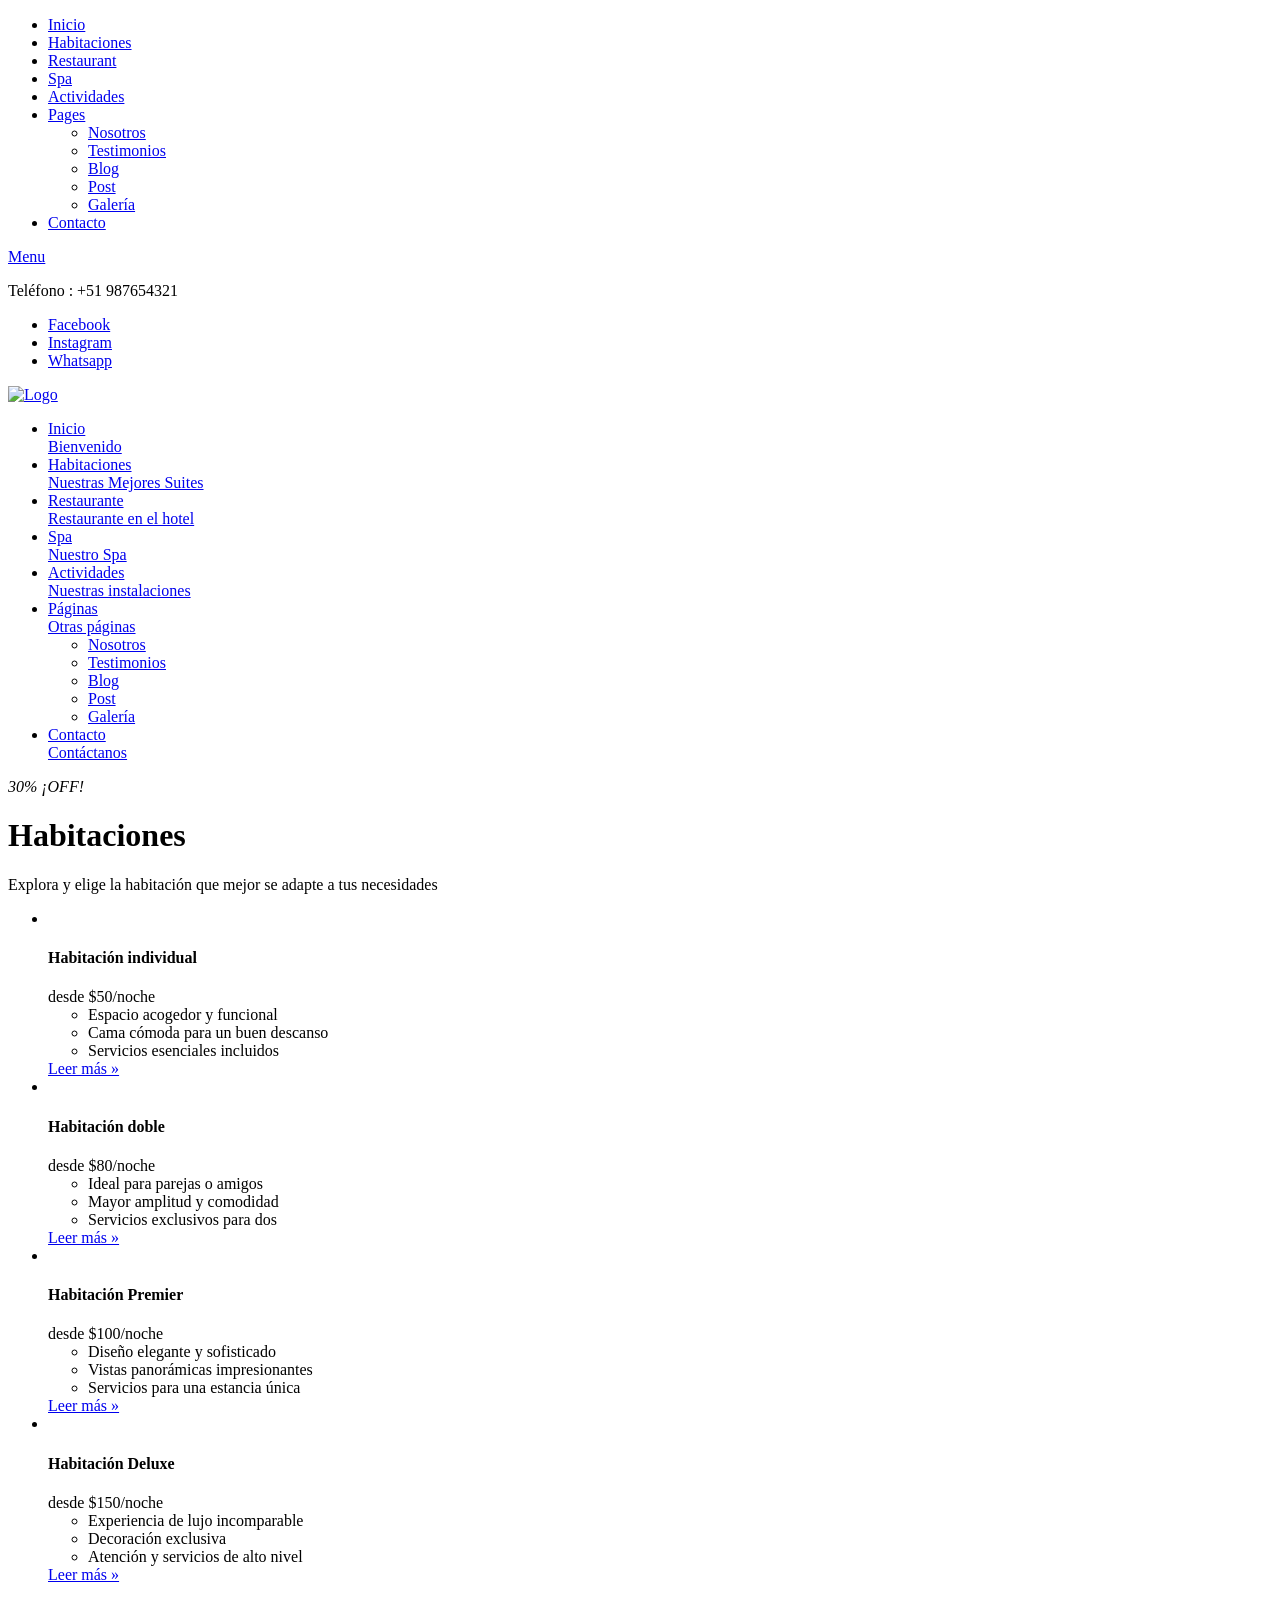
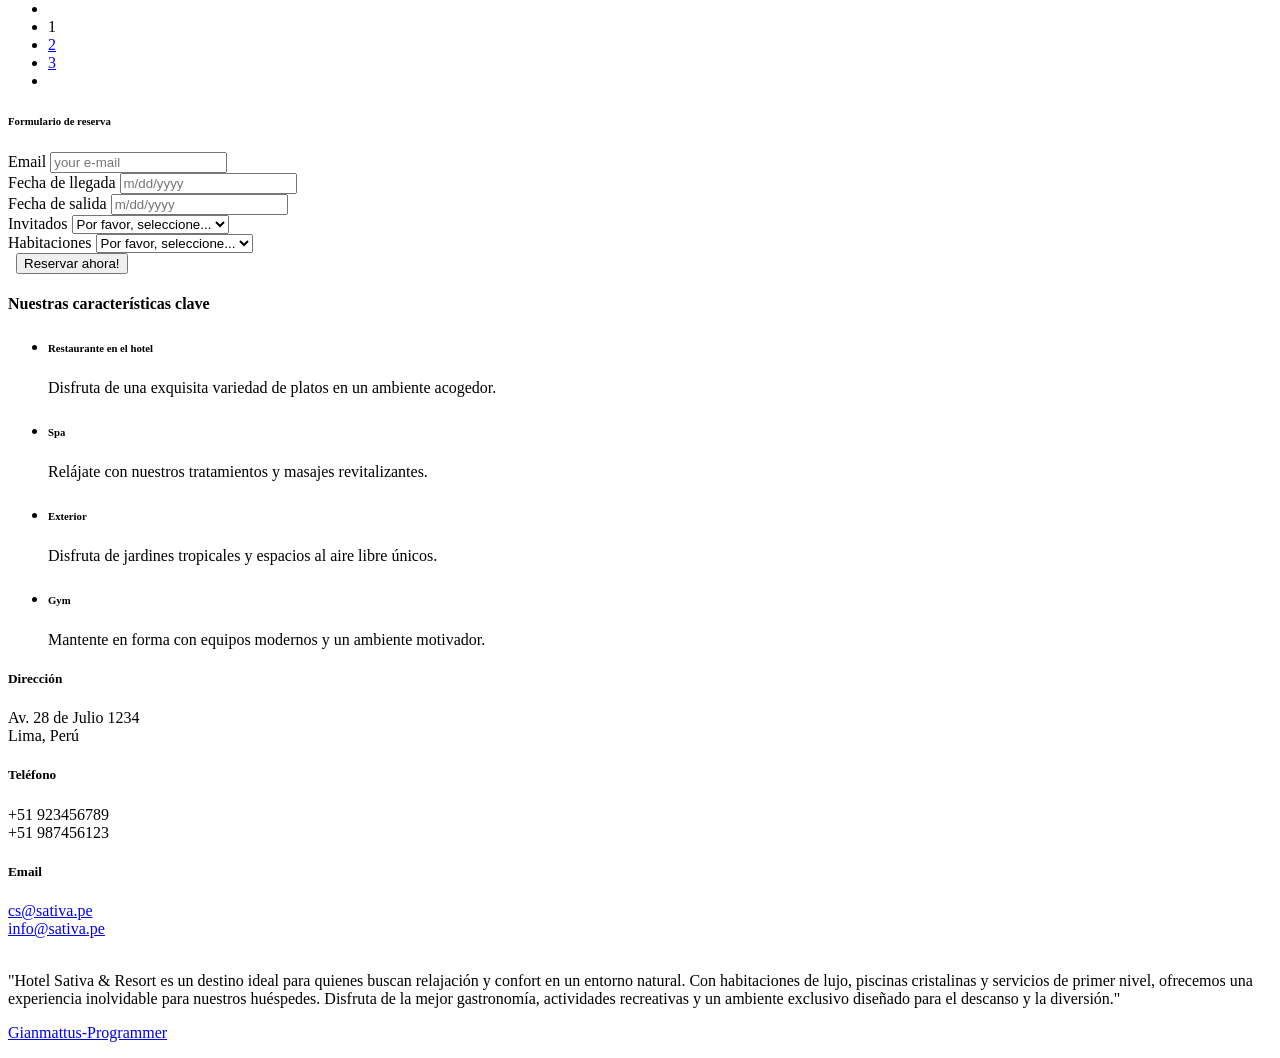
==== rooms.html @ 333dc198 "Add files via upload" ====
<!DOCTYPE html>
<html>
    
    

<head>
        
        <!-- Standard Meta -->
        <meta charset="utf-8">
        <meta name="format-detection" content="telephone=no" />
        <meta name="viewport" content="width=device-width, initial-scale=1">

        <!-- Site Properties -->
        <title>Habitaciones - Sativa</title>
        <link rel="shortcut icon" href="images/favicon.ico" type="image/x-icon">
        <link rel="apple-touch-icon-precomposed" href="images/apple-touch-icon.png">

        <!-- Google Fonts -->
       	<link href="https://fonts.googleapis.com/css?family=Roboto:300,300i,400,400i,500,500i,700,700i,900,900i&amp;subset=cyrillic" rel="stylesheet">
       	<link href="https://fonts.googleapis.com/css?family=Lato:400,400i,700,700i&amp;subset=latin-ext" rel="stylesheet">

        <!-- CSS -->
        <link rel="stylesheet" href="css/uikit.min.css" />
        <link rel="stylesheet" href="css/font-awesome.min.css" />
        <link rel="stylesheet" href="css/tiny-date-picker.min.css" />
        <link rel="stylesheet" href="css/style.css" />
        <link rel="stylesheet" href="css/media-query.css" />

    </head>

    <body id="impx-body">
    	
		<!-- HEADER -->
		<header id="impx-header">
			<div>
				<div class="impx-menu-wrapper style2" data-uk-sticky="top: .impx-page-heading; animation: uk-animation-slide-top">

					<!-- Mobile Nav Start -->
					<div id="mobile-nav" data-uk-offcanvas="mode: push; overlay: true">
				        <div class="uk-offcanvas-bar">

				            <ul class="uk-nav uk-nav-default">
				                <li><a href="index.html">Inicio</a></li>
				                <li><a href="rooms.html">Habitaciones</a></li>
				                <li><a href="restaurant.html">Restaurant</a></li>
				                <li><a href="spa.html">Spa</a></li>
				                <li><a href="activities.html">Actividades</a></li>
				                <li class="uk-parent">
				                	<a href="#">Pages</a>
				                	<ul class="uk-nav-sub">
					                	<li><a href="about.html">Nosotros</a></li>
										<li><a href="testimonial.html">Testimonios</a></li>
										<li><a href="blog.html">Blog</a></li>
										<li><a href="single-post.html">Post</a></li>
										<li><a href="gallery.html">Galería</a></li>
									</ul>
				                </li>
				                <li><a href="contact.html">Contacto</a></li>
				            </ul>

				        </div>
				    </div>
				    <a href="#mobile-nav" class="uk-hidden@xl uk-hidden@l uk-hidden@m mobile-nav" data-uk-toggle="target: #mobile-nav"><i class="fa fa-bars"></i>Menu</a>
					<!-- Fin de navegación móvil-->

		            <!-- Encabezado superior -->
					<div class="impx-top-header style2">
						<div class="uk-container uk-container-expand">							
							<div class="uk-grid">
								<!-- Teléfono del encabezado -->
								<div class="uk-width-1-2@xl uk-width-1-2@l uk-width-1-2@m uk-width-1-1@s">
									<div class="impx-top-phone">
										<p><i class="fa fa-phone"></i> Teléfono : +51 987654321</p> 
									</div>
								</div><!-- Teléfono del encabezado End-->
								<!-- Redes sociales del encabezado -->
								<div class="uk-width-1-2@xl uk-width-1-2@l uk-width-1-2@m uk-width-1-1@s">
									<div class="impx-top-social">
										<ul>
											<li><a href="#"><i class="fa fa-facebook-f"></i>Facebook</a></li>
											<li><a href="#"><i class="fa fa-instagram"></i>Instagram</a></li>
											<li><a href="#"><i class="fa fa-whatsapp"></i>Whatsapp</a></li>
										</ul>
									</div>
								</div><!-- Redes sociales del encabezado End -->
							</div>
						</div>
					</div>
					<!-- Encabezado superior End -->

					<div class="uk-container uk-container-expand">
						<div data-uk-grid>

							<!-- Logo del encabezado -->
							<div class="uk-width-auto">
								<div class="impx-logo">
									<a href="index.html"><img src="images/logo.png" class="" alt="Logo"></a>
								</div>
							</div>
							<!-- Logo del encabezado End-->

							<!-- Navegación del encabezado -->
							<div class="uk-width-expand uk-position-relative">								
								<nav class="uk-navbar-container uk-navbar-transparent uk-visible@s uk-visible@m" data-uk-navbar>
									<div class="uk-navbar-right impx-navbar-right">

	        							<ul class="uk-navbar-nav impx-nav style2">
											<!-- Items de navegación -->
									    	<li class="uk-parent">
								    			<a href="index.html" class="uk-navbar-nav-subtitle"><div>Inicio<div class="uk-navbar-subtitle">Bienvenido</div></div></a>
									    	</li>
									    	<li class="uk-parent uk-active">
									        	<a href="rooms.html" class="uk-navbar-nav-subtitle"><div>Habitaciones<div class="uk-navbar-subtitle">Nuestras Mejores Suites</div></div></a>												
									        </li>
									        <li><a href="restaurant.html"><div>Restaurante<div class="uk-navbar-subtitle">Restaurante en el hotel</div></div></a></li>
											<li><a href="spa.html"><div>Spa<div class="uk-navbar-subtitle">Nuestro Spa</div></div></a></li>
											<li><a href="activities.html" class="uk-navbar-nav-subtitle"><div>Actividades<div class="uk-navbar-subtitle">Nuestras instalaciones</div></div></a></li>
											<li class="uk-parent">
								    			<a href="#" class="uk-navbar-nav-subtitle"><div>Páginas<div class="uk-navbar-subtitle">Otras páginas</div></div></a>
									    		<div class="uk-navbar-dropdown">
	                								<ul class="uk-nav uk-navbar-dropdown-nav">
														<li><a href="about.html">Nosotros</a></li>
														<li><a href="testimonial.html">Testimonios</a></li>
														<li><a href="blog.html">Blog</a></li>
														<li><a href="single-post.html">Post</a></li>
														<li><a href="gallery.html">Galería</a></li>
													</ul>
												</div>
									    	</li>
									        <li><a href="contact.html" class="uk-navbar-nav-subtitle"><div>Contacto<div class="uk-navbar-subtitle">Contáctanos</div></div></a></li>
									    </ul>
									    <!-- Items de navegación End -->
									</div>
								</nav>
							</div>
							<!-- Navegación del encabezado End -->

							<!-- Promo Ribbon -->
							<div class="uk-width-auto uk-position-relative">
								<div class="ribbon">
								  <i><span><s></s>30% <span>¡OFF!</span><s></s></span></i>
								</div>
							</div>
							<!-- Promo Ribbon End -->

						</div>
					</div>
				</div>
			</div>

		</header>
		<!-- Encabezado End -->

		<!-- Encabezado de la página -->
		<div class="impx-page-heading uk-position-relative rooms">
			<div class="impx-overlay dark"></div>
			<div class="uk-container">
				<div class="uk-width-1-1">
					<div class="uk-flex uk-flex-left">
						<div class="uk-light uk-position-relative uk-text-left page-title">
							<h1 class="uk-margin-remove">Habitaciones</h1><!-- page title -->
							<p class="impx-text-large uk-margin-remove">Explora y elige la habitación que mejor se adapte a tus necesidades</p><!-- page subtitle -->
						</div>
					</div>
				</div>
			</div>
		</div>
		<!-- Encabezado de la página End -->

		<!-- Contenido -->
		<div class="uk-padding uk-padding-remove-horizontal">
			<div class="uk-container">
				<div data-uk-grid>
					<!-- Contenido principal -->
					<div class="uk-width-2-3@xl uk-width-2-3@l uk-width-2-3@m uk-width-1-1@s uk-margin-small-top">
						<div class="uk-position-relative uk-visible-toggle">
							<!-- Lista de habitaciones -->
					        <ul class="uk-child-width-1-2@xl uk-child-width-1-2@l uk-child-width-1-2@m uk-child-width-1-2@s data-uk-grid uk-grid-match uk-margin-large-bottom"  data-uk-grid>
					            <li><!-- Elemento de la lista de habitaciones #1 -->
					            	<div class="uk-card uk-card-default uk-card-medium">
							            <div class="uk-card-media-top uk-position-relative">
							                <img src="images/rooms/room-1.jpg" alt="">
							                <div class="impx-overlay light overlay-squared padding-xwide"></div>
							            </div>
							            <div class="uk-card-body impx-padding-medium">
							                <h4 class="uk-card-title uk-margin-remove-bottom">Habitación individual</h4>
								        	<span class="uk-label bg-color-aqua">desde $50/noche</span>
								            <ul class="uk-list room-fac">
												<li><span class="impx-text-aqua" data-uk-icon="icon: check; ratio: 1;"></span> Espacio acogedor y funcional</li>
												<li><span class="impx-text-aqua" data-uk-icon="icon: check; ratio: 1;"></span> Cama cómoda para un buen descanso</li>
												<li><span class="impx-text-aqua" data-uk-icon="icon: check; ratio: 1;"></span> Servicios esenciales incluidos</li>
											</ul>

											 <div class="uk-card-footer uk-padding-remove-horizontal uk-padding-remove-bottom">
										        <a href="room-detail.html" class="uk-button uk-button-text impx-text-aqua">Leer más &raquo;</a>
										    </div>
							            </div>
							        </div>
								</li><!-- Elemento de la lista de habitaciones #1 end -->
								<li><!-- Elemento de la lista de habitaciones #2 -->
									<div class="uk-card uk-card-default">
							            <div class="uk-card-media-top uk-position-relative">
							                <img src="images/rooms/room-2.jpg" alt="">
							                <div class="impx-overlay light overlay-squared padding-xwide"></div>
							            </div>
							            <div class="uk-card-body impx-padding-medium">
							                <h4 class="uk-card-title uk-margin-remove-bottom">Habitación doble</h4>
								        	<span class="uk-label bg-color-aqua">desde $80/noche</span>
								            <ul class="uk-list room-fac">
												<li><span class="impx-text-aqua" data-uk-icon="icon: check; ratio: 1;"></span> Ideal para parejas o amigos</li>
												<li><span class="impx-text-aqua" data-uk-icon="icon: check; ratio: 1;"></span> Mayor amplitud y comodidad</li>
												<li><span class="impx-text-aqua" data-uk-icon="icon: check; ratio: 1;"></span> Servicios exclusivos para dos</li>
											</ul>

											 <div class="uk-card-footer uk-padding-remove-horizontal uk-padding-remove-bottom">
										        <a href="room-detail.html" class="uk-button uk-button-text impx-text-aqua">Leer más &raquo;</a>
										    </div>
							            </div>
							        </div>
								</li><!-- Elemento de la lista de habitaciones #2 end -->
								<li><!-- Elemento de la lista de habitaciones #3 -->
									<div class="uk-card uk-card-default">
							            <div class="uk-card-media-top uk-position-relative">
							                <img src="images/rooms/room-3.jpg" alt="">
							                <div class="impx-overlay light overlay-squared padding-xwide"></div>
							            </div>
							            <div class="uk-card-body impx-padding-medium">
							                <h4 class="uk-card-title uk-margin-remove-bottom">Habitación Premier</h4>
								        	<span class="uk-label bg-color-aqua">desde $100/noche</span>
								            <ul class="uk-list room-fac">
												<li><span class="impx-text-aqua" data-uk-icon="icon: check; ratio: 1;"></span> Diseño elegante y sofisticado</li>
												<li><span class="impx-text-aqua" data-uk-icon="icon: check; ratio: 1;"></span> Vistas panorámicas impresionantes</li>
												<li><span class="impx-text-aqua" data-uk-icon="icon: check; ratio: 1;"></span> Servicios para una estancia única</li>
											</ul>

											 <div class="uk-card-footer uk-padding-remove-horizontal uk-padding-remove-bottom">
										        <a href="room-detail.html" class="uk-button uk-button-text impx-text-aqua">Leer más &raquo;</a>
										    </div>
							            </div>
							        </div>
								</li><!-- Elemento de la lista de habitaciones #3 end -->
								<li><!-- Elemento de la lista de habitaciones #4 -->
									<div class="uk-card uk-card-default">
							            <div class="uk-card-media-top uk-position-relative">
							                <img src="images/rooms/room-4.jpg" alt="">
							                <div class="impx-overlay light overlay-squared padding-xwide"></div>
							            </div>
							            <div class="uk-card-body impx-padding-medium">
							                <h4 class="uk-card-title uk-margin-remove-bottom">Habitación Deluxe</h4>
								        	<span class="uk-label bg-color-aqua">desde $150/noche</span>
								            <ul class="uk-list room-fac">
												<li><span class="impx-text-aqua" data-uk-icon="icon: check; ratio: 1;"></span> Experiencia de lujo incomparable</li>
												<li><span class="impx-text-aqua" data-uk-icon="icon: check; ratio: 1;"></span> Decoración exclusiva</li>
												<li><span class="impx-text-aqua" data-uk-icon="icon: check; ratio: 1;"></span> Atención y servicios de alto nivel</li>
											</ul>

											 <div class="uk-card-footer uk-padding-remove-horizontal uk-padding-remove-bottom">
										        <a href="room-detail.html" class="uk-button uk-button-text impx-text-aqua">Leer más &raquo;</a>
										    </div>
							            </div>
							        </div>
								</li><!-- Elemento de la lista de habitaciones #4 end -->
					        </ul>
					        <!-- Lista de habitaciones End -->
				        </div>

				        <!-- Paginado de habitaciones -->
				        <ul class="uk-pagination uk-flex-center impx-pagination uk-margin-remove-top" data-uk-margin>
						    <li><a href="#"><span data-uk-pagination-previous></span></a></li>
						    <li class="uk-active"><span>1</span></li>
						    <li><a href="#">2</a></li>
						    <li><a href="#">3</a></li>
						    <li><a href="#"><span data-uk-pagination-next></span></a></li>
						</ul>
						<!-- Paginado de habitaciones End -->
					</div>
					<!-- Contenido principal End -->

					<!-- Barra lateral -->
					<div class="uk-width-1-3@xl uk-width-1-3@l uk-width-1-3@m uk-width-1-1@s uk-margin-small-top">

						<!-- Formulario de reserva -->
						<div class="bg-color-aqua uk-padding impx-padding-medium">
							<div class="impx-hp-booking-form side-form uk-margin-bottom uk-margin-remove-top">
								<h6 class="uk-heading-line uk-text-center impx-text-white uk-text-uppercase"><span>Formulario de reserva</span></h6>
								<form class="">
									<div class="uk-margin">
										<div class="uk-form-controls">
										    <div class="uk-inline">
										    	<label class="uk-form-label">Email</label>
										    	<span class="uk-form-icon" data-uk-icon="icon: mail"></span>
										        <input class="uk-input booking-email uk-border-rounded" type="text" placeholder="your e-mail">
										    </div>
									    </div>
								    </div>
								    <div class="uk-margin">
									    <div class="uk-form-controls">
										    <div class="uk-inline">
										    	<label class="uk-form-label">Fecha de llegada</label>
										    	<span class="uk-form-icon" data-uk-icon="icon: calendar"></span>
										        <input class="uk-input booking-arrival uk-border-rounded" type="text" placeholder="m/dd/yyyy">
										    </div>
										</div>
									</div>
									<div class="uk-margin">
									    <div class="uk-form-controls">
										    <div class="uk-inline">
										    	<label class="uk-form-label">Fecha de salida</label>
										    	<span class="uk-form-icon" data-uk-icon="icon: calendar"></span>
										        <input class="uk-input booking-departure uk-border-rounded" type="text" placeholder="m/dd/yyyy">
										    </div>
									    </div>
									</div>
									<div class="uk-margin">
									    <div class="uk-form-controls uk-position-relative">
									    	<label class="uk-form-label" for="form-guest-select">Invitados</label>
									    	<span class="uk-form-icon select-icon" data-uk-icon="icon: users"></span>
								            <select class="uk-select uk-border-rounded" id="form-guest-select">
								                <option value="">Por favor, seleccione...</option>
								                <option value="1">1</option>
												<option value="2">2</option>
												<option value="3">3</option>
												<option value="4">4</option>
								            </select>
									    </div>
									</div>
									<div class="uk-margin">
									   <div class="uk-form-controls uk-position-relative">
									    	<label class="uk-form-label" for="form-rooms-select">Habitaciones</label>
									    	<span class="uk-form-icon select-icon" data-uk-icon="icon: album"></span>
								            <select class="uk-select uk-border-rounded" id="form-rooms-select">
								                <option value="">Por favor, seleccione...</option>
								                <option value="room_1">Individual</option>
												<option value="room_2">Doble</option>
												<option value="room_3">Premier</option>
												<option value="room_4">Deluxe</option>
								            </select>
									    </div>
									</div>
								    <div>
								    	<label class="uk-form-label empty-label">&nbsp;</label>
								        <button class="uk-button uk-width-1-1">Reservar ahora!</button>
								    </div>
								</form>
							</div>
						</div>
						<!-- Formulario de reserva End -->

						<!-- Características clave -->
						<div class="bg-color-white uk-padding  impx-padding-medium uk-box-shadow-small">
							<h4 class="uk-heading-line uk-margin-medium-bottom"><span>Nuestras características clave</span></h4>
							<ul class="uk-list uk-list-divider uk-list-large">
							    <li>
									<div data-uk-grid class="uk-grid-medium">
										<div class="uk-width-auto">
											<i class="fa fa-cutlery fa-2x impx-text-aqua"></i>
										</div>
										<div class="uk-width-expand">
											<h6 class="uk-margin-remove">Restaurante en el hotel</h6>
											<p class="uk-margin-remove-bottom uk-margin-small-top">Disfruta de una exquisita variedad de platos en un ambiente acogedor.</p>
										</div>
									</div>
								</li>
								<li>
									<div data-uk-grid class="uk-grid-medium">
										<div class="uk-width-auto">
											<i class="fa fa-asterisk fa-2x impx-text-aqua"></i>
										</div>
										<div class="uk-width-expand">
											<h6 class="uk-margin-remove">Spa</h6>
											<p class="uk-margin-remove-bottom uk-margin-small-top">Relájate con nuestros tratamientos y masajes revitalizantes.</p>
										</div>
									</div>
								</li>
								<li>
									<div data-uk-grid class="uk-grid-medium">
										<div class="uk-width-auto">
											<i class="fa fa-paw fa-2x impx-text-aqua"></i>
										</div>
										<div class="uk-width-expand">
											<h6 class="uk-margin-remove">Exterior</h6>
											<p class="uk-margin-remove-bottom uk-margin-small-top">Disfruta de jardines tropicales y espacios al aire libre únicos.</p>
										</div>
									</div>
								</li>
								<li>
									<div data-uk-grid class="uk-grid-medium">
										<div class="uk-width-auto">
											<i class="fa fa-heart fa-2x impx-text-aqua"></i>
										</div>
										<div class="uk-width-expand">
											<h6 class="uk-margin-remove">Gym</h6>
											<p class="uk-margin-remove-bottom uk-margin-small-top">Mantente en forma con equipos modernos y un ambiente motivador.</p>
										</div>
									</div>
								</li>								
							</ul>
						</div>
						<!-- Características clave End -->

					</div>
					<!-- Barra lateral End -->
					
				</div>
			</div>
		</div>						
		<!-- Contenido End -->

		<!-- Información de contacto -->
		<div class="pre-footer-contact uk-padding bg-img2 uk-position-relative">
			<div class="impx-overlay dark"></div>
			<div class="uk-container">

				<div data-uk-grid class="uk-padding-remove-bottom"><!-- Dirección -->
					<div class="uk-light uk-width-1-2@xl uk-width-1-2@l uk-width-1-2@m uk-width-1-1@s">
						<h5 class="uk-heading-line uk-margin-remove-bottom impx-text-white"><span>Dirección</span></h5>
						<p class="impx-text-large uk-margin-top impx-text-light">Av. 28 de Julio 1234<br/> Lima, Perú</p>
					</div><!-- Dirección End-->
					<div class="uk-light uk-width-1-4@xl uk-width-1-4@l uk-width-1-4@m uk-width-1-1@s"><!-- Teléfono -->
						<h5 class="uk-heading-line uk-margin-bottom impx-text-white"><span>Teléfono</span></h5>
						<p class="impx-text-large uk-margin-remove impx-text-light">+51 923456789<br/>+51 987456123</p>
					</div><!-- Teléfono End -->
					<div class="uk-light uk-width-1-4@xl uk-width-1-4@l uk-width-1-4@m uk-width-1-1@s"><!-- Email -->
						<h5 class="uk-heading-line uk-margin-bottom  impx-text-white"><span>Email</span></h5>
						<a href="mailt:#" class="impx-text-large impx-text-light">cs@sativa.pe</a><br/>
						<a href="mailt:#" class="impx-text-large impx-text-light">info@sativa.pe</a>
					</div><!-- Email End -->
				</div>

			</div>
		</div>
		<!-- Información de contacto End -->

		<!-- Pie de página -->
		<footer id="impx-footer" class="uk-padding uk-padding-remove-bottom uk-padding-remove-horizontal">
			<div class="uk-container">
				<div class="uk-flex uk-flex-center data-uk-grid">
					<div class="uk-width-1-2@xl uk-width-1-2@l uk-width-2-3@m">
						<div class="impx-footer-logo uk-align-center uk-text-center">
							<!-- Footer Logo -->
							<img src="images/logo.png" alt="" class="">
							<!-- Footer Note -->
							<p class="uk-margin-bottom">"Hotel Sativa & Resort es un destino ideal para quienes buscan relajación y confort en un entorno natural. Con habitaciones de lujo, piscinas cristalinas y servicios de primer nivel, ofrecemos una experiencia inolvidable para nuestros huéspedes. Disfruta de la mejor gastronomía, actividades recreativas y un ambiente exclusivo diseñado para el descanso y la diversión."</p>							
							<!-- Derechos de autor -->
							<p class="impx-copyright"><a target="_blank" href="https://github.com/gianmattus-programmer">Gianmattus-Programmer</a></p>
						</div>
					</div>
				</div>
			</div>
			<!-- Scroll to Top -->
			<a href="#top" class="to-top fa fa-long-arrow-up" data-uk-scroll></a>
			<!-- Scroll to Top End -->
		</footer>
		<!-- Pie de página End -->

    	<!-- Javascript -->
    	<script src="js/jquery.js"></script>
        <script src="js/uikit.min.js"></script>
        <script src="js/uikit-icons.min.js"></script>
        <script type="text/javascript" src="http://maps.google.com/maps/api/js?key=AIzaSyBGb3xrNtz335X4G2KfoOXb-XuIyHAzlVo"></script>
        <script src="js/jquery.gmap.min.js"></script>
        <script src="js/jquery.parallax.min.js"></script>
        <script src="js/tiny-date-picker.min.js"></script>
        <script src="js/date-config.js"></script>
        <script src="js/template-config.js"></script>
    </body>


</html>
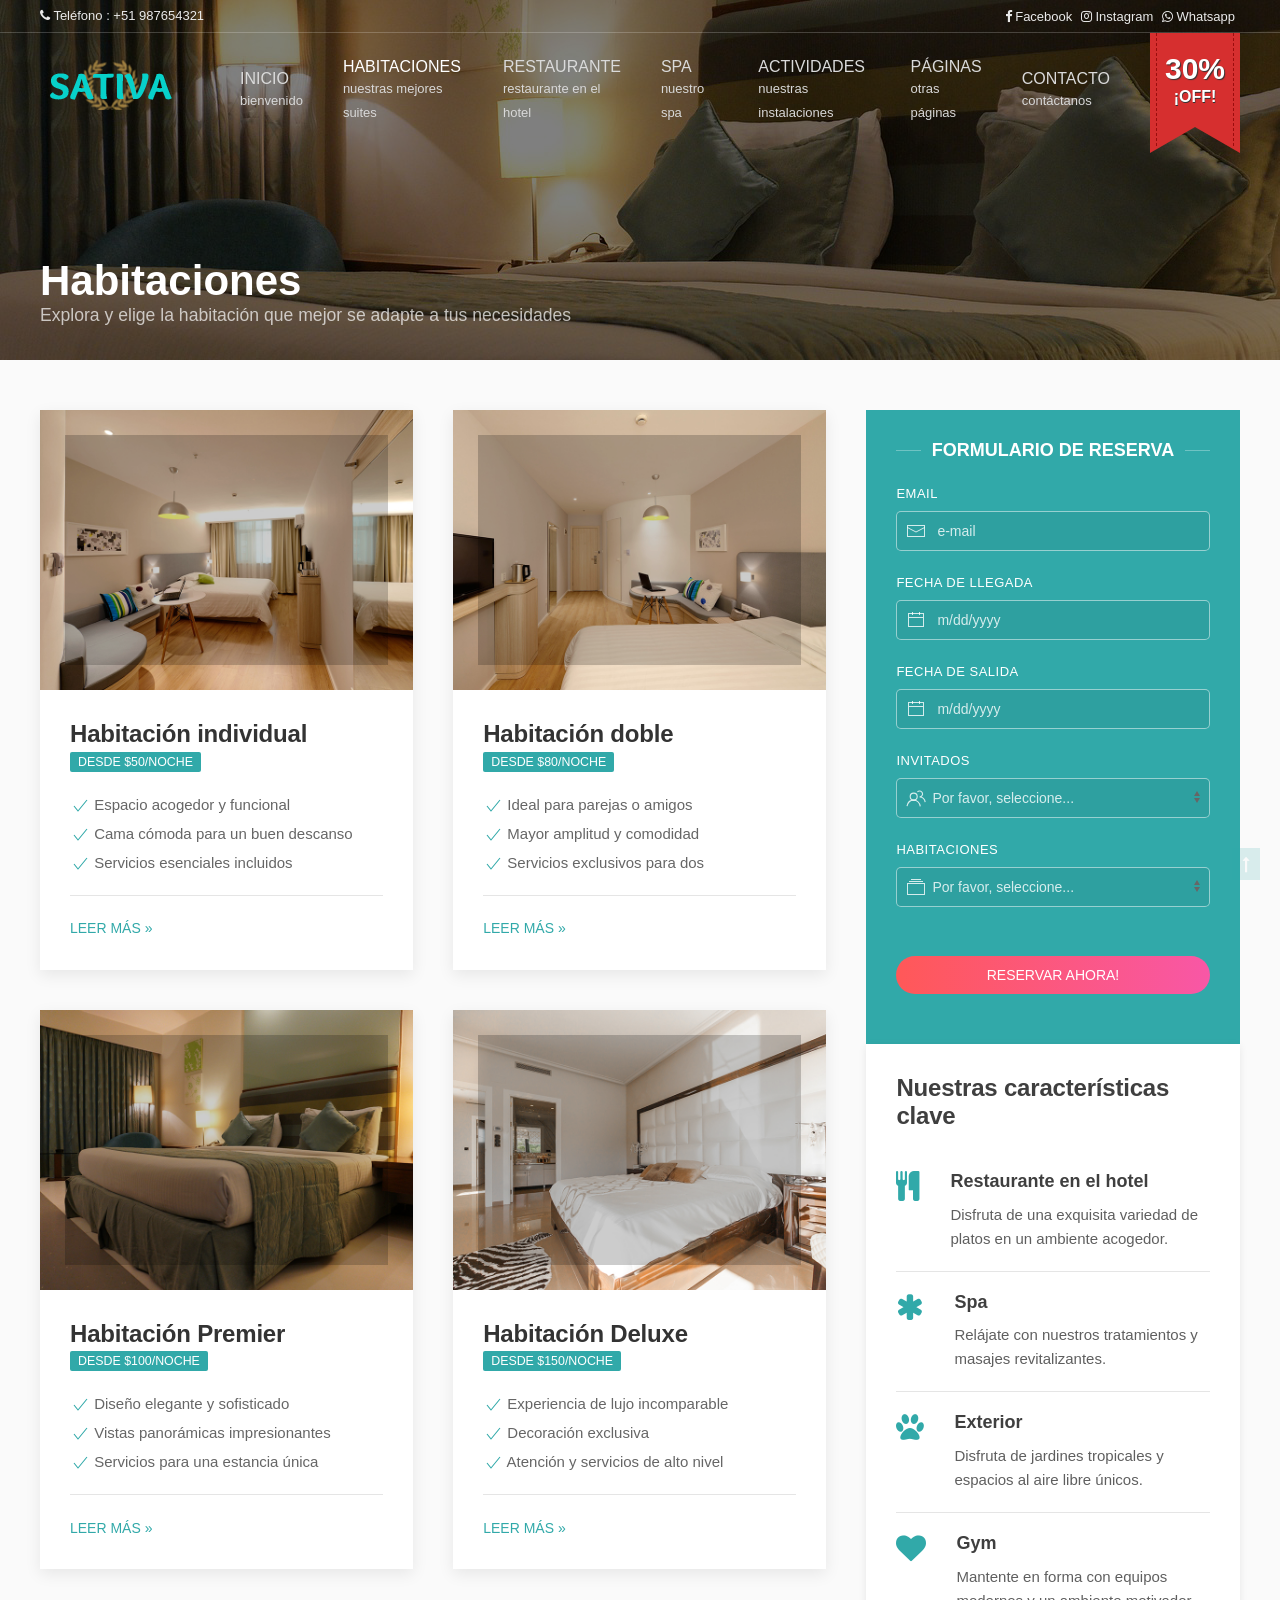
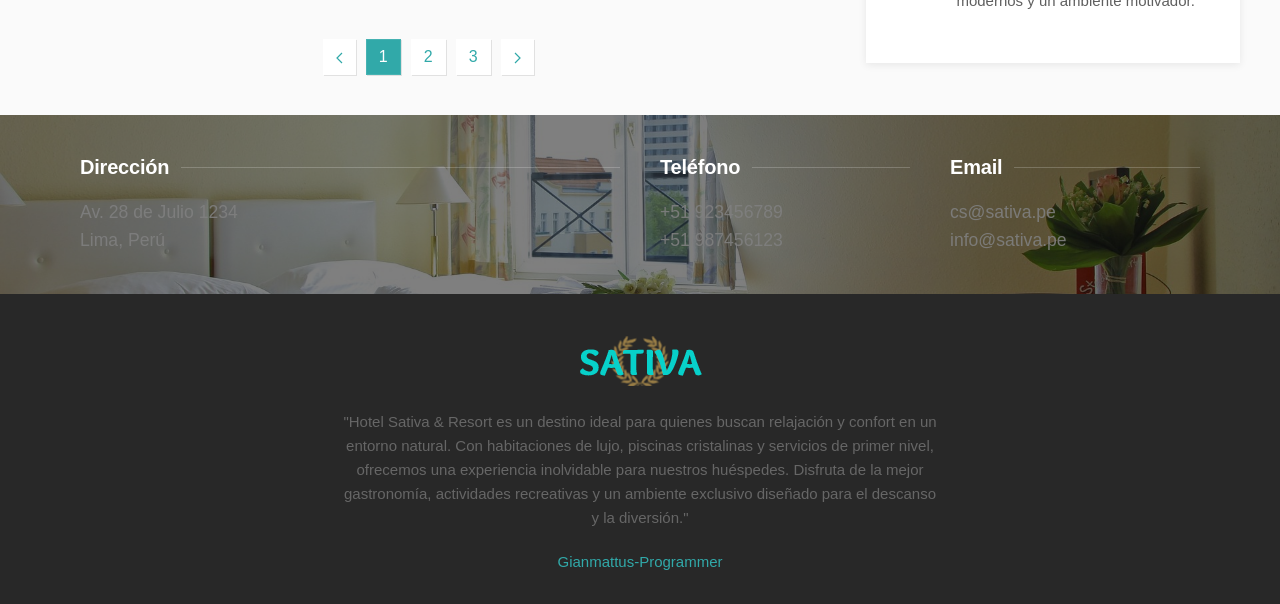
==== commit a82303b9: "Update rooms.html" ====
--- a/rooms.html
+++ b/rooms.html
@@ -289,7 +289,7 @@
 										    <div class="uk-inline">
 										    	<label class="uk-form-label">Email</label>
 										    	<span class="uk-form-icon" data-uk-icon="icon: mail"></span>
-										        <input class="uk-input booking-email uk-border-rounded" type="text" placeholder="your e-mail">
+										        <input class="uk-input booking-email uk-border-rounded" type="text" placeholder="e-mail">
 										    </div>
 									    </div>
 								    </div>
@@ -468,4 +468,4 @@
 
 </html>
 
-		+		
--- a/css/tiny-date-picker.min.css
+++ b/css/tiny-date-picker.min.css
@@ -0,0 +1 @@
+.dp-modal{position:fixed;top:0;left:0;right:0;bottom:0;background:rgba(255,255,255,0.75)}.dp{position:relative;background:#FFF;box-shadow:2px 2px 16px rgba(0,0,0,0.25);line-height:1.4;border-radius:4px;max-height:400px;z-index:1000;padding-top:6px;overflow:hidden}.dp:before{content:' ';height:6px;position:absolute;top:0;left:0;right:0;background:#3b99fc;background:linear-gradient(-90deg,#3b99fc 0,#8aefc8 100%)}.dp-permanent .dp{padding-top:0;border:1px solid #EEE;box-shadow:none}.dp-permanent .dp:before{display:none}.dp-cal{min-height:300px}.dp-below{position:absolute;font-size:.8em;width:400px;max-width:100vw}.dp-permanent{position:relative;font-size:.8em;width:400px;max-width:100vw}.dp-permanent .dp{z-index:0}.dp-modal .dp{position:absolute;top:50%;left:50%;max-width:600px;width:calc(100% - 4em);transform:translate(-50%,-50%);animation:slide-up .3s forwards}.dp-months{padding:24px}.dp-years{box-sizing:border-box;max-height:400px;padding:8px 0;overflow:auto !important}.dp-cal-month,.dp-cal-year,.dp-day,.dp-month,.dp-year{box-sizing:border-box;text-align:center;text-decoration:none;position:relative;color:#3b404d;border-radius:2px}.dp-cal-header{position:relative;text-align:center;padding-bottom:16px;background:#f5f5f5}.dp-next,.dp-prev{position:absolute;width:30px;height:30px;overflow:hidden;top:14px;color:#777;border-radius:2px}.dp-next:focus,.dp-prev:focus,.dp-next:hover,.dp-prev:hover{outline:0;color:inherit}.dp-prev{left:24px}.dp-next{right:24px}.dp-prev:before,.dp-next:before{content:'';border:2px solid;width:10px;height:10px;display:inline-block;transform:rotate(-45deg);transition:border-color .2s;margin:9px 0 40px 4px}.dp-prev:before{border-right:0;border-bottom:0}.dp-next:before{border-left:0;border-top:0;margin-left:0;margin-right:4px}.dp-cal-month,.dp-cal-year{display:inline-block;font-size:1.4em;padding:16px 8px 8px;outline:0}.dp-cal-footer{text-align:center;background:#f5f5f5}.dp-day-today:after{content:'';height:0;width:0;border:7px solid #227bd7;border-bottom-color:transparent;border-left-color:transparent;position:absolute;top:0;right:0}.dp-close,.dp-clear,.dp-today{box-sizing:border-box;display:inline-block;width:33%;padding:8px;text-decoration:none;color:inherit}.dp-permanent .dp-close,.dp-permanent .dp-clear{display:none}.dp-close:hover,.dp-close:focus,.dp-clear:hover,.dp-clear:focus,.dp-today:hover,.dp-today:focus,.dp-next:hover,.dp-next:focus,.dp-prev:hover,.dp-prev:focus,.dp-cal-month:focus,.dp-cal-month:hover,.dp-cal-year:hover,.dp-cal-year:focus{background:#75bcfc;color:white}.dp-col-header,.dp-day{width:14.28571429%;display:inline-block;padding:8px;text-align:center}.dp-col-header{color:#AAA;text-transform:uppercase;font-weight:300;font-size:.8em;padding:8px 0}.dp-month{width:33%;display:inline-block;padding:8px}.dp-year{display:block;padding:8px 40px}.dp-edge-day{color:#AAA}.dp-day:hover,.dp-month:hover,.dp-year:hover,.dp-current:focus,.dp-current,.dp-day:focus,.dp-month:focus,.dp-year:focus{outline:0;background:#75bcfc;color:white}.dp-selected:hover,.dp-selected:focus,.dp-selected{background:#3b99fc;color:#FFF}.dp-day-disabled{background:transparent;color:#DDD}.dp-day-disabled:focus,.dp-day-disabled:hover{background:#DDD}.dp-focuser{position:absolute;z-index:0;top:50%;left:50%}@media(max-width:480px),(max-height:480px){.dp-modal .dp{font-size:.9em;width:auto;width:100%}.dp-day-of-week,.dp-day{padding:8px}}@keyframes slide-up{0%{transform:translate(-50%,100%)}100%{transform:translate(-50%,-50%)}}
--- a/css/style.css
+++ b/css/style.css
@@ -0,0 +1,3875 @@
+/* ------------------------------------------------------------------
+ * Template     : Sativa
+ * File         : style.css
+ * Version      : 1.0
+ * Author       : IMediapixel
+ * Author URI   : http://themeforest.net/user/imediapixel
+ *
+ * IMediapixel Copyright 2019 All Rights Reserved.
+ * ------------------------------------------------------------------ */ 
+
+
+/* ------------------------------------------------------------------
+   
+    [Table of contents]
+    1. Elements
+        1.1. Typhography
+        	 1.1.1. Paragraph
+        	 1.1.2. Link
+        	 1.1.3. Heading
+        	 1.1.4. Separator
+        	 1.1.5. Additional spacer, margin &amp; padding
+        1.2. Buttons
+        	 1.2.1. Buttons Color
+        	 1.2.2. Buttons Style
+        	 1.2.3. Buttons Size
+        1.3. Tabs & Accordion
+        	 1.3.1. Top Tabs
+        	 1.3.2. Bottom Tabs
+        	 1.3.3. Left Tabs
+        	 1.3.4. Right Tabs
+        	 1.3.5. Accordion
+		1.4. List
+			 1.4.1. List Style
+			 1.4.2. List Color
+	 	1.5. Form
+	 	1.6. Overlay
+	 	1.7. Container
+        1.8. Header
+        	 1.8.1. Top Header
+        	 1.8.2. Main Header
+        	 1.8.3. Header Navigation
+        	 1.8.4. Header Logo
+        1.9. Slideshow
+        1.10. Page Heading
+        1.11. Intro Text
+    	1.12. Intro List
+    2. Pages
+        2.1. Homepage
+        	 2.1.1. Feature Block
+        	 2.1.2. Menu Carousel
+        	 2.1.3. Services List
+        	 2.1.4. Testimonial Carousel
+        	 2.1.5. Reservation Form
+        	 2.1.6. Event Box
+        	 2.1.7. Opening Hours
+        2.2. About 
+        	 2.2.1. Block Counter 
+        	 2.2.2. Chef List
+        2.3. Blog
+        	 2.3.1. Blog List
+        	 2.3.2. Blog Grid
+        	 2.3.3. Related Posts 
+        	 2.3.4. Comment Box
+        	 2.3.5. Comment Form 
+        	 2.3.6. Blog Grid
+        	 2.3.7. Blog Paging
+        2.4. Contact
+        2.6. Menu
+        	 2.6.1. Menu Page List
+        	 2.6.2. Menu Page Carousel
+        2.7. Reservation
+        2.9. Testimonials
+    3. Sidebar
+    	3.1. Sidebar Box
+    	3.2. Popular News Widget
+    	3.3. Tags Widget
+    	3.4. Category Widget
+    4. Footer
+    	4.1. Footer to top button
+    	4.2. Footer Logo
+    	4.3. Footer Menu
+    	4.4. Footer Bottom
+    
+------------------------------------------------------------------ */
+
+
+/* ----------------------------------------- 1. Elements ----------------------------------------- */
+/* [ 1.1.1 Typhography  ] */
+body {
+	font-family: 'Roboto', Arial, sans-serif;
+	font-size: 15px;
+	font-weight: 300;
+    line-height: 24px;
+    color: #5f5f5f;
+    background-color: #fafafa;
+}
+/* [ 1.1.2 Paragraph ] */
+p {
+	margin-bottom: 20px;
+}
+.impx-text-large {
+	font-size: 1.1rem;
+  	line-height: 1.7rem;
+}
+.impx-text-normal {
+	font-weight: normal !important;
+}
+blockquote {
+	position: relative;
+	padding-top: 25px;
+	padding-bottom: 20px;
+	padding-right: 25px;
+	padding-left: 25px;
+	margin: 0;
+	font-size: 1.2rem;
+  	line-height: 1.5;
+	color: inherit;	
+	letter-spacing: .2px;
+	border-left:  6px solid #DBDBDB;
+	font-style: normal;
+	background-color: #fafafa;
+	font-style: italic;
+}
+blockquote p {
+	margin: 0px;
+	color: inherit;	
+}
+.impx-text-shadow {
+	text-shadow: 0px 1px 1px rgba(0, 0, 0, 0.7);
+}
+.impx-text-shadow.medium {
+	text-shadow: 0px 1px 1px rgba(0, 0, 0, 0.8);
+}
+.uk-label.small {
+  padding: 4px 6px 2px;
+  line-height: 1.3;
+  font-size: 0.675rem;
+}
+
+/* [ 1.1.3 Link ] */
+a,
+.uk-link {
+	color: #31a9a9;
+}
+a:hover,
+.uk-link:hover {
+	color: #333333;
+	text-decoration: none;
+}
+/* [ 1.1.4 Heading ] */
+h1,h2,h3,h4,h5,h6 {
+	font-family: 'Lato', Arial, sans-serif;
+	color: #3f3f3f;
+	line-height: 1.3;
+	font-weight: 700;
+}
+h1,
+h1.uk-card-title,
+h1.uk-article-title  {
+	font-size: 42px;
+}
+h2,
+h2.uk-card-title,
+h2.uk-article-title {
+	font-size: 36px;
+}
+h3,
+h3.uk-card-title,
+h3.uk-article-title {
+	font-size: 30px;
+	line-height: 1.2;
+}
+h4,
+h4.uk-card-title,
+h4.uk-article-title  {
+	font-size: 24px;
+	line-height: 1.2;
+	letter-spacing: -.2px;
+}
+h5,
+h5.uk-card-title,
+h5.uk-article-title {
+	font-size: 20px;
+	line-height: 1.2;
+	letter-spacing: -.2px;
+}
+h6,
+h6.uk-card-title,
+h6.uk-article-title  {
+	font-size: 18px;
+	line-height: 1.2;
+	letter-spacing: 0px;
+}
+.uk-heading-line.line-light > :before,
+.uk-heading-line.line-light > :after {
+	border-bottom: 1px solid rgba(255, 255, 255, 0.2);
+}
+/* [ 1.1.5 Text Color ] */
+.impx-text-aqua {
+	color: #31a9a9 !important;
+}
+.impx-text-aqua-dark {
+	color: #00706C !important;
+}
+.impx-text-red {
+	color: #F25E86 !important;
+}
+.impx-text-white {
+	color: #ffffff !important;
+}
+.impx-text-gray {
+	color: #dadada !important;
+}
+.impx-text-gold {
+	color: #c29336 !important;
+}
+.impx-text-light {
+	color: rgba(255, 255, 255, 0.9) !important;
+}
+.impx-text-lighter {
+	color: rgba(255, 255, 255, 0.8) !important;
+}
+.impx-text-lightest {
+	color: rgba(255, 255, 255, 0.7) !important;
+}
+.impx-border-aqua {
+	border-color: #31a9a9 !important;
+}
+.impx-border-aqua-dark {
+	border-color: #00706C !important;
+}
+.impx-border-red {
+	border-color: #F25E86 !important;
+}
+.impx-border-white {
+	border-color: #ffffff !important;
+}
+.impx-border-gray {
+	border-color: #dadada !important;
+}
+.impx-border-gold {
+	border-color: #c29336 !important;
+}
+.impx-border-light {
+	border-color: rgba(255, 255, 255, 0.85) !important;
+}
+.uk-label-success {
+	background-color: #2fa2a2;
+}
+/* [ 1.1.6 Background Color ] */
+.bg-color-white {
+	background-color: rgba(255, 255, 255, 1.0) !important;
+}
+.bg-color-gray {
+	background-color: #E0E0E0 !important;
+}
+.bg-color-dark-gray {
+	background-color: #66686B !important;
+}
+.bg-color-red {
+	background-color: #F25E86 !important;
+}
+.bg-color-aqua {
+	background-color: #31a9a9 !important;
+}
+.bg-color-dark {
+	background-color: #2f2f2f !important;
+}
+.bg-color-white {
+	background-color: #ffffff !important;
+}
+.bg-color-gold {
+	background-color: #c29336 !important;
+}
+.bg-none {
+	background-color: transparent !important;
+}
+.bg-gradient-aqua {
+	background: rgb(0,205,197);
+	background: -moz-linear-gradient(-45deg, rgba(0,205,197,1) 0%, rgba(0,205,197,1) 30%, rgba(0,198,192,1) 30%, rgba(0,204,200,1) 70%, rgba(0,198,192,1) 70%, rgba(0,205,197,1) 100%);
+	background: -webkit-linear-gradient(-45deg, rgba(0,205,197,1) 0%,rgba(0,205,197,1) 30%,rgba(0,198,192,1) 30%,rgba(0,204,200,1) 70%,rgba(0,198,192,1) 70%,rgba(0,205,197,1) 100%);
+	background: linear-gradient(135deg, rgba(0,205,197,1) 0%,rgba(0,205,197,1) 30%,rgba(0,198,192,1) 30%,rgba(0,204,200,1) 70%,rgba(0,198,192,1) 70%,rgba(0,205,197,1) 100%);
+	filter: progid:DXImageTransform.Microsoft.gradient( startColorstr='#31a9a9', endColorstr='#31a9a9',GradientType=1 );
+	background: rgb(0,188,185);
+	background: -moz-linear-gradient(left, rgba(0,188,185,1) 0%, rgba(0,205,197,1) 50%, rgba(0,188,185,1) 100%);
+	background: -webkit-linear-gradient(left, rgba(0,188,185,1) 0%,rgba(0,205,197,1) 50%,rgba(0,188,185,1) 100%);
+	background: linear-gradient(to right, rgba(0,188,185,1) 0%,rgba(0,205,197,1) 50%,rgba(0,188,185,1) 100%);
+	filter: progid:DXImageTransform.Microsoft.gradient( startColorstr='#00bcb9', endColorstr='#00bcb9',GradientType=1 );
+}
+.bg-gradient-red {
+	background: #CB356B;  /* fallback for old browsers */
+	background: -webkit-linear-gradient(to right, #BD3F32, #CB356B);  /* Chrome 10-25, Safari 5.1-6 */
+	background: linear-gradient(to right, #BD3F32, #CB356B); /* W3C, IE 10+/ Edge, Firefox 16+, Chrome 26+, Opera 12+, Safari 7+ */
+}
+.bg-gradient-blue {
+	background: #31a9a9;  /* fallback for old browsers */
+	background: -webkit-linear-gradient(to right, #59dad5, #31a9a9, #59dad5);  /* Chrome 10-25, Safari 5.1-6 */
+	background: linear-gradient(to right, #59dad5, #31a9a9, #59dad5); /* W3C, IE 10+/ Edge, Firefox 16+, Chrome 26+, Opera 12+, Safari 7+ */
+}
+.bg-gradient-rainbowblue {
+	background: #00F260;  /* fallback for old browsers */
+	background: -webkit-linear-gradient(to right, #0575E6, #00F260);  /* Chrome 10-25, Safari 5.1-6 */
+	background: linear-gradient(to right, #0575E6, #00F260); /* W3C, IE 10+/ Edge, Firefox 16+, Chrome 26+, Opera 12+, Safari 7+ */
+}
+.bg-gradient-ohhappiness {
+	background: #00b09b;  /* fallback for old browsers */
+	background: -webkit-linear-gradient(to right, #96c93d, #00b09b);  /* Chrome 10-25, Safari 5.1-6 */
+	background: linear-gradient(to right, #96c93d, #00b09b); /* W3C, IE 10+/ Edge, Firefox 16+, Chrome 26+, Opera 12+, Safari 7+ */
+}
+.bg-gradient-quepal {
+	background: #11998e;  /* fallback for old browsers */
+	background: -webkit-linear-gradient(to right, #38ef7d, #11998e);  /* Chrome 10-25, Safari 5.1-6 */
+	background: linear-gradient(to right, #38ef7d, #11998e); /* W3C, IE 10+/ Edge, Firefox 16+, Chrome 26+, Opera 12+, Safari 7+ */
+}
+.bg-gradient-bluesky {
+	background: #56CCF2;  /* fallback for old browsers */
+	background: -webkit-linear-gradient(to right, #2F80ED, #56CCF2);  /* Chrome 10-25, Safari 5.1-6 */
+	background: linear-gradient(to right, #2F80ED, #56CCF2); /* W3C, IE 10+/ Edge, Firefox 16+, Chrome 26+, Opera 12+, Safari 7+ */
+}
+.bg-gradient-socialive {
+	background: #06beb6;  /* fallback for old browsers */
+	background: -webkit-linear-gradient(to right, #48b1bf, #06beb6);  /* Chrome 10-25, Safari 5.1-6 */
+	background: linear-gradient(to right, #48b1bf, #06beb6); /* W3C, IE 10+/ Edge, Firefox 16+, Chrome 26+, Opera 12+, Safari 7+ */
+}
+.bg-gradient-backtoearth {
+	background: #00C9FF;  /* fallback for old browsers */
+	background: -webkit-linear-gradient(to right, #92FE9D, #00C9FF);  /* Chrome 10-25, Safari 5.1-6 */
+	background: linear-gradient(to right, #92FE9D, #00C9FF); /* W3C, IE 10+/ Edge, Firefox 16+, Chrome 26+, Opera 12+, Safari 7+ */
+}
+.bg-gradient-seawead {
+	background: #4CB8C4;  /* fallback for old browsers */
+	background: -webkit-linear-gradient(to right, #3CD3AD, #4CB8C4);  /* Chrome 10-25, Safari 5.1-6 */
+	background: linear-gradient(to right, #3CD3AD, #4CB8C4); /* W3C, IE 10+/ Edge, Firefox 16+, Chrome 26+, Opera 12+, Safari 7+ */
+}
+.bg-gradient-lawrencium {
+	background: #0f0c29;  /* fallback for old browsers */
+	background: -webkit-linear-gradient(to right, #24243e, #302b63, #0f0c29);  /* Chrome 10-25, Safari 5.1-6 */
+	background: linear-gradient(to right, #24243e, #302b63, #0f0c29); /* W3C, IE 10+/ Edge, Firefox 16+, Chrome 26+, Opera 12+, Safari 7+ */
+}
+
+/* Container */
+
+/* [ 1.1.7 Stars Rating ] */
+.br-theme-fontawesome-stars .br-widget {
+  height: 28px;
+  white-space: nowrap;
+}
+.br-theme-fontawesome-stars .br-widget a {
+  font: normal normal normal 18px/1 FontAwesome;
+  text-rendering: auto;
+  -webkit-font-smoothing: antialiased;
+  text-decoration: none;
+  margin-right: 2px;
+}
+.br-theme-fontawesome-stars .br-widget a:after {
+  content: '\f005';
+  color: #d2d2d2;
+}
+.br-theme-fontawesome-stars .br-widget a.br-active:after {
+  color: #EDB867;
+}
+.br-theme-fontawesome-stars .br-widget a.br-selected:after {
+  color: #EDB867;
+}
+.br-theme-fontawesome-stars .br-widget .br-current-rating {
+  display: none;
+}
+.br-theme-fontawesome-stars .br-readonly a {
+  cursor: default;
+}
+@media print {
+  .br-theme-fontawesome-stars .br-widget a:after {
+    content: '\f006';
+    color: black;
+  }
+  .br-theme-fontawesome-stars .br-widget a.br-active:after,
+  .br-theme-fontawesome-stars .br-widget a.br-selected:after {
+    content: '\f005';
+    color: black;
+  }
+}
+.br-theme-fontawesome-stars-o .br-widget {
+  height: 28px;
+  white-space: nowrap;
+}
+.br-theme-fontawesome-stars-o .br-widget a {
+  font: normal normal normal 18px/1 FontAwesome;
+  text-rendering: auto;
+  -webkit-font-smoothing: antialiased;
+  text-decoration: none;
+  margin-right: 2px;
+}
+.br-theme-fontawesome-stars-o .br-widget a:after {
+  content: '\f006';
+  color: #d2d2d2;
+}
+.br-theme-fontawesome-stars-o .br-widget a.br-active:after {
+  content: '\f005';
+  color: #50E3C2;
+}
+.br-theme-fontawesome-stars-o .br-widget a.br-selected:after {
+  content: '\f005';
+  color: #50E3C2;
+}
+.br-theme-fontawesome-stars-o .br-widget a.br-fractional:after {
+  content: '\f123';
+  color: #50E3C2;
+}
+.br-theme-fontawesome-stars-o .br-widget .br-current-rating {
+  display: none;
+}
+.br-theme-fontawesome-stars-o .br-readonly a {
+  cursor: default;
+}
+.br-theme-fontawesome-stars-o .br-reverse a.br-fractional {
+  display: inline-block;
+  transform: scaleX(-1);
+  -moz-transform: scaleX(-1);
+  -webkit-transform: scaleX(-1);
+  filter: FlipH;
+  -ms-filter: "FlipH";
+}
+@media print {
+  .br-theme-fontawesome-stars-o .br-widget a:after {
+    content: '\f006';
+    color: black;
+  }
+  .br-theme-fontawesome-stars-o .br-widget a.br-active:after,
+  .br-theme-fontawesome-stars-o .br-widget a.br-selected:after {
+    content: '\f005';
+    color: black;
+  }
+  .br-theme-fontawesome-stars-o .br-widget a.br-fractional:after {
+    content: '\f123';
+    color: black;
+  }
+}
+
+/* [ 1.1.8 Border ] */
+.impx-outline-border {
+ 	border: 4px solid #ffffff;
+}
+.impx-outline-border.small {
+ 	border: 2px solid #ffffff;
+}
+.impx-outline-border.medium {
+ 	border: 6px solid #ffffff;
+}
+.impx-outline-border.large {
+ 	border: 8px solid #ffffff;
+}
+.impx-outline-border.xlarge {
+ 	border: 10px solid #ffffff;
+}
+.impx-outline-border.xxlarge {
+ 	border: 12px solid #ffffff;
+}
+.impx-outline-border.red {
+ 	border-color: #F25E86;
+}
+.impx-outline-border.aqua {
+ 	border-color: #31a9a9;
+}
+.impx-outline-border.transparent {
+ 	border-color: rgba(0, 0, 0, 0.3);
+}
+
+/* [ 1.1.9 Margin ] */
+.impx-negative-top {
+	margin-top: -120px;
+}
+.impx-negative-top.tiny {
+	margin-top: -30px;
+}
+.impx-negative-top.small {
+	margin-top: -45px;
+}
+.impx-negative-top.medium {
+	margin-top: -70px;
+}
+.impx-negative-top.large {
+	margin-top: -100px;
+}
+.impx-negative-top.xlarge {
+	margin-top: -160px;
+}
+.impx-negative-top.xxlarge {
+	margin-top: -180px;
+}
+.impx-negative-top.xxxlarge {
+	margin-top: -220px;
+}
+.impx-negative-bottom {
+	margin-bottom: -120px;
+}
+.impx-negative-bottom.small {
+	margin-bottom: -40px;
+}
+.impx-negative-bottom.medium {
+	margin-bottom: -70px;
+}
+.impx-negative-bottom.large {
+	margin-bottom: -100px;
+}
+.impx-negative-bottom.xlarge {
+	margin-bottom: -160px;
+}
+.impx-negative-left {
+	margin-left: -120px;
+}
+.impx-negative-left.small {
+	margin-left: -40px;
+}
+.impx-negative-left.medium {
+	margin-left: -70px;
+}
+.impx-negative-left.large {
+	margin-left: -100px;
+}
+.impx-negative-left.xlarge {
+	margin-left: -160px;
+}
+.impx-negative-right {
+	margin-right: -120px;
+}
+.impx-negative-right.small {
+	margin-right: -40px;
+}
+.impx-negative-right.medium {
+	margin-right: -70px;
+}
+.impx-negative-right.large {
+	margin-right: -100px;
+}
+.impx-negative-right.xlarge {
+	margin-right: -160px;
+}
+.no-margin {
+	margin: 0px !important;
+}
+
+/* [ 1.1.10 Padding ] */
+.impx-padding-mini {
+	padding: 6px;
+}
+.impx-padding-mini.hrz{
+	padding-left: 6px;
+	padding-right: 6px;
+}
+.impx-padding-tiny {
+	padding: 10px;
+}
+.impx-padding-tiny.hrz {
+	padding-left: 10px;
+	padding-right: 10px;
+}
+.impx-padding-tiny.vert {
+	padding-top: 10px;
+	padding-top: 10px;
+}
+.impx-padding-tiny.vert {
+	padding-top: 10px;
+	padding-top: 10px;
+}
+.impx-padding-small {
+	padding: 20px;
+}
+
+.impx-padding-medium {
+	padding: 30px;
+}
+.impx-padding-medium-left {
+	padding-left: 30px;
+}
+.impx-padding-medium-right {
+	padding-right: 30px;
+}
+.impx-padding-medium-top {
+	padding-top: 30px;
+}
+.impx-padding-medium-bottom {
+	padding-bottom: 30px;
+}
+.impx-padding-remove-right {
+	padding-right: 0px !important;
+}
+.impx-padding-remove-left {
+	padding-left: 0px !important;
+}
+
+/* [ 1.1.11 Z-index ] */
+.impx-z-index-2 {
+	position: relative;
+	z-index: 2;
+}
+.impx-z-index--1 {
+	position: relative;
+	z-index: -1;
+}
+
+/* [ 1.1.11 Overlay ] */
+.impx-overlay {
+	position: absolute;
+	top: 0;
+	right: 0;
+	bottom: 0;
+	left: 0;
+	display: block;
+ 	background-color: rgba(0, 0, 0, 0.3);
+}
+.impx-overlay.light {
+ 	background-color: rgba(0, 0, 0, 0.2);
+}
+.impx-overlay.dark {
+ 	background-color: rgba(0, 0, 0, 0.5);
+}
+.impx-overlay.darker {
+ 	background-color: rgba(0, 0, 0, 0.65);
+}
+.impx-overlay.darkest {
+ 	background-color: rgba(0, 0, 0, 0.85);
+}
+.impx-overlay.overlay-outline {
+	border-radius: 50%;
+}
+.impx-overlay.red {
+	background-color: rgba(242, 94, 134, 0.3);
+}
+.impx-overlay.red-dark {
+	background-color: rgba(242, 94, 134, 0.5);
+}
+.impx-overlay.red-darker {
+	background-color: rgba(242, 94, 134, 0.7);
+}
+.impx-overlay.red-darkest {
+	background-color: rgba(242, 94, 134, 0.9);
+}
+.impx-overlay.aqua {
+	background-color: rgba(49, 169, 169, 0.3);
+}
+.impx-overlay.aqua-dark {
+	background-color: rgba(49, 169, 169, 0.5);
+}
+.impx-overlay.aqua-darker {
+	background-color: rgba(49, 169, 169, 0.7);
+}
+.impx-overlay.aqua-darkest {
+	background-color: rgba(49, 169, 169, 0.9);
+}
+.impx-overlay.gold {
+	background-color: rgba(227, 181, 89, 0.3);
+}
+.impx-overlay.gold-dark {
+	background-color: rgba(227, 181, 89, 0.5);
+}
+.impx-overlay.gold-darker {
+	background-color: rgba(227, 181, 89, 0.7);
+}
+.impx-overlay.gold-darkest {
+	background-color: rgba(227, 181, 89, 0.85);
+}
+.impx-overlay.white {
+	background-color: rgba(255, 255, 255, 0.8);
+}
+.impx-overlay.overlay-outline.padding, 
+.impx-overlay.overlay-squared.padding {
+	left: 4px;
+	right: 4px;
+	bottom: 4px;
+	top: 4px;
+}
+.impx-overlay.overlay-outline.padding-small,
+.impx-overlay.overlay-squared.padding-small  {
+	left: 2px;
+	right: 2px;
+	bottom: 2px;
+	top: 2px;
+}
+.impx-overlay.overlay-outline.padding-medium,
+.impx-overlay.overlay-squared.padding-medium {
+	left: 6px;
+	right: 6px;
+	bottom: 6px;
+	top: 6px;
+}
+.impx-overlay.overlay-outline.padding-large,
+.impx-overlay.overlay-squared.padding-large {
+	left: 8px;
+	right: 8px;
+	bottom: 8px;
+	top: 8px;
+}
+.impx-overlay.overlay-outline.padding-xlarge,
+.impx-overlay.overlay-squared.padding-xlarge {
+	left: 10px;
+	right: 10px;
+	bottom: 10px;
+	top: 10px;
+}
+.impx-overlay.overlay-outline.padding-xxlarge,
+.impx-overlay.overlay-squared.padding-xxlarge {
+	left: 12px;
+	right: 12px;
+	bottom: 12px;
+	top: 12px;
+}
+.impx-overlay.overlay-outline.padding-xxxlarge,
+.impx-overlay.overlay-squared.padding-xxxlarge {
+	left: 15px;
+	right: 15px;
+	bottom: 15px;
+	top: 15px;
+}
+.impx-overlay.overlay-outline.padding-wide,
+.impx-overlay.overlay-squared.padding-wide {
+	left: 20px;
+	right: 20px;
+	bottom: 20px;
+	top: 20px;
+}
+.impx-overlay.overlay-squared.padding-xwide {
+	left: 25px;
+	right: 25px;
+	bottom: 25px;
+	top: 25px;
+}
+.impx-overlay.overlay-squared.padding-xxwide {
+	left: 30px;
+	right: 30px;
+	bottom: 30px;
+	top: 30px;
+}
+.uk-label {
+    padding: 2px 8px;
+    line-height: 1.3;
+    font-size: .775rem;
+}
+/* [ 1.1.12 Background Pattern ] */
+.pattern-1 {
+	background-image: url('../images/pattern/transparent-flower12.png');
+	background-repeat: repeat;
+}
+.pattern-2 {
+	background-image: url('../images/pattern/transparent-minimalist2.png');
+	background-repeat: repeat;
+}
+.pattern-3 {
+	background-image: url('../images/pattern/transparent-flower7.png');
+	background-repeat: repeat;
+}
+
+/* [ 1.1.13 Box Color ] */
+.color1 {
+	background-color: #c29336;
+}
+.color2 {
+	background-color: #636E87;
+}
+.color3 {
+	background-color: #44706E;
+}
+.color4 {
+	background-color: #B76F71;
+}
+.color5 {
+	background-color: #5E965B;
+}
+.color6 {
+	background-color: #9C8965;
+}
+.color-gold {
+	background-color: #c29336;
+}
+.impx-card-red {
+	background-color: rgba(242, 94, 134, 1.0);
+}
+.impx-card-aqua {
+	background-color: rgba(49, 169, 169, 1.0);
+}
+
+/* [ 1.1.14 Background Image ] */
+.bg-img1 {
+	background-image: url('../images/background/happy.jpg');
+	background-position: center right;
+	background-repeat: no-repeat;
+	background-size: 100%;
+	background-attachment: scroll;
+}
+.bg-img2 {
+	background-image: url('../images/background/background-6.jpg');
+	background-position: center right;
+	background-repeat: no-repeat;
+	background-size: 100%;
+	background-attachment: scroll;
+}
+.bg-img3 {
+	background-image: url('../images/background/happy3.jpg');
+	background-position: center right;
+	background-repeat: no-repeat;
+	background-size: 100%;
+	background-attachment: scroll;
+}
+.bg-img4 {
+	background-image: url('../images/background/happy-smile.html');
+	background-position: top left;
+	background-repeat: no-repeat;
+	background-size: 100%;
+	background-attachment: scroll;
+}
+.bg-img5 {
+	background-image: url('../images/background/background-28.jpg');
+	background-position: top left;
+	background-repeat: no-repeat;
+	background-size: 100%;
+	background-attachment: scroll;
+}
+.bg-transp-1 {
+	background-image: url('../images/background/background-25.html');
+	background-position: top center;
+	background-repeat: no-repeat;
+	background-size: 100%;
+}
+.bg-img-square-1 {
+	background-image: url('../images/rooms/room-square-1.jpg');
+	background-position: top center;
+	background-repeat: no-repeat;
+	background-size: 100%;
+}
+.bg-img-square-2 {
+	background-image: url('../images/rooms/room-square-3.jpg');
+	background-position: top center;
+	background-repeat: no-repeat;
+	background-size: 100%;
+}
+.bg-img-square-3 {
+	background-image: url('../images/rooms/room-square-4.jpg');
+	background-position: top center;
+	background-repeat: no-repeat;
+	background-size: 100%;
+}
+.bg-img-square-4 {
+	background-image: url('../images/rooms/room-square-5.jpg');
+	background-position: top center;
+	background-repeat: no-repeat;
+	background-size: 100%;
+}
+
+/* [ 1.1.15 Image Styling ] */
+.impx-img-stacked {
+	position: relative;
+}
+.impx-img-stacked {
+	max-height: 80%;
+	max-width: 80%;
+}
+.impx-img-stacked img:first-child {
+	position: absolute;
+	z-index: 1;
+}
+.impx-img-stacked img:nth-child(2) {
+	position: absolute;
+	top: 75px;
+	z-index: 2;
+	left: 130px;
+	width: 85%;
+}
+
+/* [ 1.1.16 Tabs ] */
+.uk-tab>* {
+	padding-left: 0px;
+}
+.uk-tab {
+    z-index: 999;
+    border-bottom: 1px solid #31a9a9;
+    margin-left: 0px;
+    margin-bottom: 0px;
+}
+.uk-tab > li > a {
+	color: #868686;
+	background: #ffffff;
+	padding-left: 32px;
+	padding-right: 32px;
+	padding-top: 8px;
+	padding-bottom: 8px;
+}
+.uk-tab > li:nth-child(n+2) > a {
+    margin-left: 3px;
+}
+.uk-tab > li > a:hover,
+.uk-tab > li > a:focus,
+.uk-tab > li.uk-open > a {
+    background: #31a9a9;
+    color: #ffffff;
+}
+.uk-tab > li.uk-active > a {
+    border-color: #31a9a9;
+    background-color: #31a9a9;
+    color: #ffffff;
+    padding-bottom: 8px;
+}
+.uk-tab > li i {
+    margin-right: 8px;
+}
+/* [ 1.1.16.1 Bottom Tabs ] */
+.uk-tab.uk-tab-bottom {
+    border-top: 1px solid #31a9a9;
+    border-bottom: none;
+    margin-top: 0px;
+}
+.uk-tab.uk-tab-bottom > li > a {
+	border-top: 0px solid #31a9a9;
+	padding-top: 7px;
+	padding-bottom: 8px;
+	background-color: #ffffff;
+}
+.uk-tab.uk-tab-bottom > li > a:hover,
+.uk-tab.uk-tab-bottom > li > a:focus,
+.uk-tab.uk-tab-bottom > li.uk-open > a {
+    background: #31a9a9;
+    color: #ffffff;
+}
+.uk-tab.uk-tab-bottom > li.uk-active > a {
+	border-color: #31a9a9;
+    background-color: #31a9a9;
+    color: #ffffff;
+}
+/* [ 1.1.16.1 Left Tabs ] */
+.uk-tab.uk-tab-left {
+    border-bottom: none;
+    border-right: 1px solid #31a9a9;
+}
+.uk-tab.uk-tab-left > li > a {
+    padding: 8px 22px;
+    background: #ffffff;
+    color: #7e7d7d;
+    z-index: 888;
+    text-align: right;
+}
+.uk-tab.uk-tab-left > li:first-child > a {
+    margin-left: 1px;
+}
+.uk-tab.uk-tab-left > li:nth-child(n+2) > a {
+    margin-top: 4px;
+}
+.uk-tab.uk-tab-left > li > a:hover,
+.uk-tab.uk-tab-left > li > a:focus,
+.uk-tab.uk-tab-left > li.uk-open > a {
+    background: #31a9a9;
+    color: #ffffff;
+}
+.uk-tab.uk-tab-left > li.uk-active > a {
+    margin-right: -1px;
+    border-color: #31a9a9;
+    border-left-color: transparent;
+    background: #31a9a9;
+    color: #ffffff;
+    padding: 8px 20px;
+}
+/* [ 1.1.16.1 Right Tabs ] */
+.uk-tab.uk-tab-right {
+    border-bottom: none;
+    border-left: 1px solid #31a9a9;
+}
+.uk-tab.uk-tab-right > li > a {
+    padding: 8px 22px;
+    background: #ffffff;
+    color: #7e7d7d;
+    z-index: 888;
+    margin-left: 0px;
+}
+.uk-tab.uk-tab-right > li:first-child > a {
+    margin-right: 2px;
+}
+.uk-tab.uk-tab-right > li:nth-child(n+2) > a {
+    margin-top: 4px;
+}
+.uk-tab.uk-tab-right > li > a:hover,
+.uk-tab.uk-tab-right > li > a:focus,
+.uk-tab.uk-tab-right > li.uk-open > a {
+    background: #31a9a9;
+    color: #ffffff;
+}
+.uk-tab.uk-tab-right > li.uk-active > a {
+    background: #31a9a9;
+    color: #ffffff;
+}
+.uk-tab-center {
+    border-bottom: 2px solid #31a9a9;
+}
+#tab-top-content, 
+#tab-bottom-content,
+#tab-left-content, 
+#tab-right-content{
+	padding: 30px;
+	background-color: #ffffff;
+}
+#tab-left-content {
+	margin-left: -40px;
+}
+#tab-right-content {
+	margin-right: -40px;
+}
+
+/* [ 1.1.17 Accordion ] */
+.uk-accordion-title {
+    font-size: 18px;
+    margin-bottom: -15px;
+    padding: 12px 20px;
+    background: #ffffff;
+    cursor: pointer;
+    color: #393939;
+    border-bottom: 1px solid #31a9a9;
+}
+.uk-open > .uk-accordion-title{
+  	background: #31a9a9;
+    color: #fff;
+}
+.uk-accordion-content {
+	padding: 30px;
+    background-color: #ffffff;
+}
+
+/* ------------------------ [ 1.2. Buttons ] ------------------------ */
+/* Button */
+.impx-button {
+	padding-top: 3px;
+	font-weight: 400;
+	font-family: 'Poppins', Arial, sans-serif;
+	text-transform: uppercase;
+	font-size: 12px;
+	border: none;
+	background-color: #dadada;
+}
+.impx-button.mini {
+	padding: 0px 12px;
+  	line-height: 24px;
+}
+.impx-button.small {
+	padding: 2px 14px;
+  	line-height: 24px;
+}
+.impx-button.medium {
+	padding: 4px 20px;
+  	line-height: 24px;
+}
+.impx-button.large {
+	padding: 12px 30px;
+  	line-height: 24px;
+}
+.impx-button.xlarge {
+	padding: 16px 36px;
+  	line-height: 24px;
+}
+.impx-button.xwide {
+	padding-left: 40px;
+	padding-right: 40px;
+}
+.impx-button.button-wide {
+	padding-left: 20px;
+	padding-right: 20px;
+}
+.impx-button.button-swide {
+	padding-left: 10px;
+	padding-right: 10px;
+}
+.impx-button.button-mwide {
+	padding-left: 15px;
+	padding-right: 15px;
+}
+.impx-button.button-lwide {
+	padding-left: 20px;
+	padding-right: 20px;
+}
+.impx-button.button-xwide {
+	padding-left: 30px;
+	padding-right: 30px;
+}
+.impx-button-outline {
+	background-color: transparent !important;
+	border: 2px solid rgba(255, 255, 255, 1.0);
+	color: #ffffff;
+}
+.impx-button-outline.small-border {
+	border-width: 1px;
+}
+.impx-button.impx-button-outline.red {
+	border-color: rgba(242, 94, 134, 1.0);
+	color: rgba(242, 94, 134, 1.0);
+}
+.impx-button.impx-button-outline.aqua {
+	border-color: rgba(49, 169, 169, 1);
+	color: rgba(49, 169, 169, 1);
+}
+.impx-button.impx-button-outline.gold {
+	border-color: rgba(217, 164, 85, 1);
+	color: rgba(217, 164, 85, 1);
+}
+.impx-button.impx-button-outline.blue-grey {
+	border-color: rgba(88, 141, 156, 1);
+	color: rgba(88, 141, 156, 1);
+}
+.impx-button.impx-button-outline.purple {
+	border-color: rgba(132, 87, 124, 1);
+	color: rgba(132, 87, 124, 1);
+}
+.impx-button.impx-button-outline.yellow {
+	border-color: rgba(227, 181, 89, 1);
+	color: rgba(227, 181, 89, 1);
+}
+.impx-button.impx-button-outline.blue-sky {
+	border-color: rgba(0, 187, 240, 1);
+	color: rgba(0, 187, 240, 1);
+}
+.impx-button.impx-button-outline.green {
+	border-color: rgba(118, 166, 101, 1);
+	color: rgba(118, 166, 101, 1);
+}
+.impx-button-outline:hover {
+	background-color: transparent;
+	color: #ffffff;
+	opacity: .9;
+}
+
+.impx-button.red {
+	background-color: rgba(242, 94, 134, 1.0);
+	color: #ffffff;
+}
+.impx-button.aqua {
+	background-color: rgba(49, 169, 169, 1);
+	color: #ffffff;
+}
+.impx-button.gold {
+	background-color: rgba(217, 164, 85, 1);
+	color: #ffffff;
+}
+.impx-button.blue-grey {
+	background-color: rgba(88, 141, 156, 1);
+	color: #ffffff;
+}
+.impx-button.purple {
+	background-color: rgba(132, 87, 124, 1);
+	color: #ffffff;
+}
+.impx-button.yellow {
+	background-color: rgba(227, 181, 89, 1);
+	color: #ffffff;
+}
+.impx-button.blue-sky {
+	background-color: rgba(0, 187, 240, 1);
+	color: #ffffff;
+}
+.impx-button.green {
+	background-color: rgba(118, 166, 101, 1);
+	color: #ffffff;
+}
+
+
+.impx-button-rounded {
+	border-radius: 20px;
+}
+.impx-button-srounded {
+	border-radius: 10px;
+}
+.impx-button-mrounded {
+	border-radius: 15px;
+}
+.impx-icon-wrapper {
+	position: relative;
+}
+.fa.circle {
+	text-align: center;
+   width: 36px;
+   height: 36px;
+   line-height: 36px;
+   border: 2px solid rgba(255, 255, 255, 1.0);
+   border-radius: 50%;
+}
+.fa.square {
+	text-align: center;
+   width: 36px;
+   height: 36px;
+   line-height: 36px;
+   border: 2px solid rgba(255, 255, 255, 1.0);
+}
+.fa.rounded {
+	text-align: center;
+   width: 36px;
+   height: 36px;
+   line-height: 36px;
+   border: 2px solid rgba(255, 255, 255, 1.0);
+   border-radius: 5px;
+}
+.fa-05x.circle {
+	text-align: center;
+	width: 24px;
+	height: 24px;
+	line-height: 24px;
+	border: 2px solid rgba(255, 255, 255, 1.0);
+	border-radius: 50%;
+}
+.fa-05x.square {
+	text-align: center;
+	width: 24px;
+	height: 24px;
+	line-height: 24px;
+	border: 2px solid rgba(255, 255, 255, 1.0);
+}
+.fa-05x.rounded {
+	text-align: center;
+   width: 24px;
+   height: 24px;
+   line-height: 24px;
+   border: 2px solid rgba(255, 255, 255, 1.0);
+   border-radius: 8px;
+}
+.fa-2x.circle {
+	text-align: center;
+   width: 64px;
+   height: 64px;
+   line-height: 64px;
+   border: 3px solid rgba(255, 255, 255, 1.0);
+   border-radius: 50%;
+}
+.fa-2x.square {
+	text-align: center;
+   width: 64px;
+   height: 64px;
+   line-height: 64px;
+   border: 3px solid rgba(255, 255, 255, 1.0);
+}
+.fa-2x.rounded {
+	text-align: center;
+   width: 64px;
+   height: 64px;
+   line-height: 64px;
+   border: 3px solid rgba(255, 255, 255, 1.0);
+   border-radius: 8px;
+}
+.fa-3x.circle {
+	text-align: center;
+   width: 80px;
+   height: 80px;
+   line-height: 80px;
+   border: 4px solid rgba(255, 255, 255, 1.0);
+   border-radius: 50%;
+}
+.fa-3x.square {
+	text-align: center;
+   width: 80px;
+   height: 80px;
+   line-height: 80px;
+   border: 4px solid rgba(255, 255, 255, 1.0);
+}
+.fa-3x.rounded {
+	text-align: center;
+   width: 80px;
+   height: 80px;
+   line-height: 80px;
+   border: 4px solid rgba(255, 255, 255, 1.0);
+   border-radius: 10px;
+}
+.fa-4x.circle {
+	text-align: center;
+   width: 102px;
+   height: 102px;
+   line-height: 102px;
+   border: 6px solid rgba(255, 255, 255, 1.0);
+   border-radius: 50%;
+}
+.fa-4x.square {
+	text-align: center;
+   width: 102px;
+   height: 102px;
+   line-height: 102px;
+   border: 6px solid rgba(255, 255, 255, 1.0);
+}
+.fa-4x.rounded {
+	text-align: center;
+   width: 102px;
+   height: 102px;
+   line-height: 102px;
+   border: 6px solid rgba(255, 255, 255, 1.0);
+   border-radius: 12px;
+}
+.fa-5x {
+  font-size: 5em;
+}
+.fa-fw {
+  width: 1.28571429em;
+  text-align: center;
+}
+.fa.circle.border-light,
+.fa.square.border-light,
+.fa.rounded.border-light {
+	border-color: rgba(255, 255, 255, 0.8) !important;
+}
+.fa.circle.border-aqua,
+.fa.square.border-aqua,
+.fa.rounded.border-aqua {
+	border-color: #31a9a9 !important;
+}
+.fa.circle.border-dark,
+.fa.square.border-dark,
+.fa.rounded.border-dark {
+	border-color: #00706C !important;
+}
+.fa.circle.border-red,
+.fa.square.border-red,
+.fa.rounded.border-red {
+	border-color: #F25E86 !important;
+}
+.fa.circle.border-gray,
+.fa.square.border-gray,
+.fa.rounded.border-gray {
+	border-color: #dadada !important;
+}
+.fa.circle.border-gold,
+.fa.square.border-gold,
+.fa.rounded.border-gold {
+	border-color: #c29336 !important;
+}
+.fa.circle.border-gold,
+.fa.square.border-gold,
+.fa.rounded.border-light {
+	border-color: #c29336 !important;
+}
+
+/* ------------------------ [ 1.4. List ] ------------------------ */
+ol,ul {
+	padding-left: 22px;
+}
+.impx-list {
+	padding-left: 0px;
+}
+ol.impx-list,
+ul.impx-list {
+	padding-left: 17px;
+}
+.uk-list li > [class*='fa-'],
+.impx-list-inline li > [class*='fa-'] {
+	margin-right: 8px;
+}
+
+.uk-list.impx-list > li:nth-child(n+2),
+.uk-list.impx-list > li > ul {
+  margin-top: 1px;
+}
+.uk-list.impx-list.uk-list-large > li:nth-child(n+2),
+.uk-list.impx-list.uk-list-large > li > ul {
+  margin-top: 8px;
+}
+
+.impx-list-inline {
+	list-style-type: none;
+	padding: 0;
+	margin: 0;
+}
+.impx-list-inline li {
+	display: inline;
+	margin-right: 20px;
+}
+.uk-list.room-fac>li:nth-child(n+2), .uk-list>li>ul {
+	margin-top: 5px;
+}
+/* [ 1.4.1 List Style ] */
+.impx-check-list,
+.impx-star-list, 
+.impx-arrow-list, 
+.impx-plus-list, 
+.impx-square-list {
+	position: relative;
+	list-style: none;
+	margin-bottom: 15px !important;
+}
+.impx-check-list li, 
+.impx-star-list li,
+.impx-arrow-list li,
+.impx-plus-list li, 
+.impx-square-list li {
+	padding-left: 0px;
+}
+/* Check List */
+.impx-check-list li:before, 
+.impx-star-list li:before, 
+.impx-arrow-list li:before, 
+.impx-plus-list li:before,
+.impx-square-list li:before {
+	content: "\f00c";
+	font-family: FontAwesome;
+	font-size: 14px;
+	position: absolute;
+	left: 0;
+	list-style: none;
+}
+/* Star List */
+.impx-star-list li:before {
+	content: "\f005";
+}
+/* Arrow List */
+.impx-arrow-list li {
+	padding-left: 0px;
+}
+.impx-arrow-list li:before {
+	content: "\f101";
+}
+/* Plus List */
+.impx-plus-list li:before {
+	content: "\f067";
+}
+/* Square List */
+.impx-square-list li {
+	padding-left: 0;
+}
+.impx-square-list li:before {
+	content: "\f0c8";
+	font-size: 10px;
+}
+/* [ 1.4.2 List Color ] */
+/* List Green */
+.impx-check-list.green li:before, 
+.impx-star-list.green li:before, 
+.impx-arrow-list.green li:before, 
+.impx-plus-list.green li:before,
+.impx-square-list.green li:before {
+	color: #31a9a9;
+}
+/* List Green */
+.impx-check-list.red li:before, 
+.impx-star-list.red li:before, 
+.impx-arrow-list.red li:before, 
+.impx-plus-list.red li:before,
+.impx-square-list.red li:before {
+	color: #8e3c52;
+}
+/* List Gray */
+.impx-check-list.gray li:before, 
+.impx-star-list.gray li:before, 
+.impx-arrow-list.gray li:before, 
+.impx-plus-list.gray li:before,
+.impx-square-list.gray li:before {
+	color: #3e566f;
+}
+/* List Gold */
+.impx-check-list.gold li:before, 
+.impx-star-list.gold li:before, 
+.impx-arrow-list.gold li:before, 
+.impx-plus-list.gold li:before,
+.impx-square-list.gold li:before {
+	color: #b59651;
+}
+/* List Blue */
+.impx-check-list.blue li:before, 
+.impx-star-list.blue li:before, 
+.impx-arrow-list.blue li:before, 
+.impx-plus-list.blue li:before,
+.impx-square-list.blue li:before {
+	color: #029daf;
+}
+
+/* Form */
+.uk-input:focus,
+.uk-select:focus,
+.uk-textarea:focus {
+	border-color: #31a9a9;
+}
+
+/* Header */
+.impx-top-header {
+	height: 32px;
+	line-height: 32px;
+}
+.impx-top-header.style2 {
+	background-color: transparent;
+	border-bottom: 1px solid rgba(255, 255, 255, 0.2);
+	position: relative;
+	top: 0px;
+}
+
+.impx-menu-wrapper.style2.inner-page .impx-top-header.style2 { 
+	border-bottom: 0px solid rgba(0, 0, 0, 0.04);
+	background-color: transparent;
+}
+.impx-menu-wrapper.style2.uk-sticky.uk-active .impx-top-header.style2 {
+	display: none;
+}
+.impx-top-header.style3 {
+	background-color: rgba(49, 169, 169, 1.0);
+}
+.impx-top-phone p {
+	color: #ffffff;
+	font-size: 12px;
+}
+.impx-top-social ul {
+	list-style-type: none;
+	display: block;
+	text-align: right;
+	margin-bottom: 0px;
+	padding-bottom: 0px;
+}
+.impx-top-social ul li {
+	display: inline-block;
+	color: #ffffff;
+	margin-right: 5px;
+	font-size: 12px;
+}
+.impx-top-social ul li i {
+	margin-right: 3px;
+}
+.impx-top-social ul li a {
+	color: #ffffff;
+}
+.impx-top-header.style2 .impx-top-phone p,
+.impx-top-header.style2 .impx-top-social ul li,
+.impx-top-header.style2 .impx-top-social ul li a {
+	color: #eaeaea;
+	font-size: 13px;
+	font-weight: 300;
+}
+
+
+/* Nav Menu */
+.impx-menu-wrapper {
+	padding: 14px 0px 6px;
+	background-color: #ffffff;
+	position: relative;
+	z-index: 9999;
+}
+.impx-menu-wrapper.transparent {
+	background-color: rgba(255, 255, 255, 0.0);
+}
+
+.impx-menu-wrapper.style2 {
+	position: absolute;
+	top: 0;
+	width: 100%;
+	padding-top: 0px;
+	padding-bottom: 6px;
+	background-color: transparent;
+}
+.impx-menu-wrapper.style2.inner-page {
+	 background-color: rgba(255, 255, 255, 1.0);
+	 position: relative;
+	 padding-top: 0px;
+}
+.impx-menu-wrapper.uk-active {
+	padding: 12px 0px 8px;
+}
+.impx-menu-wrapper.style2.uk-active {
+	padding: 0;
+	background-color: rgba(255, 255, 255, 1.0);
+	box-shadow: 0 5px 10px rgba(0, 0, 0, 0.1);
+}
+.uk-navbar.impx-nav {
+	background-color: transparent;
+	margin-top: 6px
+}
+.uk-navbar.impx-nav-left {
+	margin-right: -18px
+}
+.uk-navbar.impx-nav-right {
+	margin-left: -18px
+}
+.uk-navbar.impx-nav-left ul,
+.uk-navbar.impx-nav-right ul  {
+	display: block;
+	text-align: right;
+}
+.uk-navbar-nav.impx-nav ul  {
+	text-align: left;
+}
+.uk-navbar-nav.impx-nav > li > a  {
+	color: #575757;
+	font-family: 'Lato', Arial, sans-serif;
+	font-weight: 400;
+	text-transform: uppercase;
+	padding: 0 20px;
+	font-size: 16px;
+}
+.uk-navbar-nav.impx-nav > li.uk-active > a,
+.uk-navbar-nav.impx-nav > li:hover > a  {
+	color: #31a9a9;
+}
+.impx-menu-wrapper.style2 .uk-navbar-nav.impx-nav > li:hover > a  {
+	color: #ffffff;
+}
+.impx-menu-wrapper.style2.uk-sticky.uk-active .uk-navbar-nav.impx-nav > li > a  {
+	font-size: 15px;
+	padding: 0 20px;
+	color: #454545;
+}
+.impx-menu-wrapper.style2.uk-sticky.uk-active .uk-navbar-nav.impx-nav > li.uk-active > a,
+.impx-menu-wrapper.style2.uk-sticky.uk-active .uk-navbar-nav.impx-nav > li:hover > a  {
+	color: #222222;
+}
+.uk-navbar-nav.impx-nav.style2 {
+	margin-top: 17px;
+}
+.impx-menu-wrapper.style2.uk-sticky.uk-active .uk-navbar-nav.impx-nav.style2 {
+	margin-top: 6px;
+}
+.impx-menu-wrapper.style2 .uk-navbar-nav.impx-nav > li > a  { 
+	color: #dadada;
+	padding: 0 20px;
+}
+.impx-menu-wrapper.style2 .uk-navbar-nav.impx-nav > li.uk-active > a  { 
+	color: #ffffff;
+}
+.impx-menu-wrapper.style2.inner-page .uk-navbar-nav.impx-nav > li > a  { 
+	color: #333333;
+}
+.impx-menu-wrapper.style2.uk-active .uk-navbar-nav.impx-nav > li > a  { 
+	color: #ffffff;
+}
+.impx-menu-wrapper.style2 .uk-navbar-nav.impx-nav > li:last-child > a  { 
+	padding-right: 0px;
+}
+.uk-navbar.impx-nav.impx-nav-left .uk-navbar-nav > li:last-child > a  {
+	padding-right: 0px
+}
+.uk-navbar.impx-nav.impx-nav-right .uk-navbar-nav > li:first-child > a  {
+	padding-left: 0px
+}
+.uk-navbar.impx-nav .uk-navbar-nav > li:hover > a,
+.uk-navbar.impx-nav .uk-navbar-nav > li > a:focus,
+.uk-navbar.impx-nav .uk-navbar-nav > li.uk-open > a,
+.uk-navbar.impx-nav .uk-navbar-nav > li.uk-active >a {
+	background-color: transparent;
+	color: #31a9a9;
+}
+.impx-menu-wrapper.style2 .uk-navbar.impx-nav .uk-navbar-nav > li:hover > a,
+.impx-menu-wrapper.style2 .uk-navbar.impx-nav .uk-navbar-nav > li > a:focus,
+.impx-menu-wrapper.style2 .uk-navbar.impx-nav .uk-navbar-nav > li.uk-open > a,
+.impx-menu-wrapper.style2 .uk-navbar.impx-nav .uk-navbar-nav > li.uk-active >a {
+	background-color: transparent;
+	color: #ffffff;
+}
+.impx-menu-wrapper.uk-active.style2 .uk-navbar.impx-nav .uk-navbar-nav > li:hover > a,
+.impx-menu-wrapper.uk-active.style2 .uk-navbar.impx-nav .uk-navbar-nav > li > a:focus,
+.impx-menu-wrapper.uk-active.style2 .uk-navbar.impx-nav .uk-navbar-nav > li.uk-open > a,
+.impx-menu-wrapper.uk-active.style2 .uk-navbar.impx-nav .uk-navbar-nav > li.uk-active >a {
+	color: #F25E86;
+}
+.uk-navbar-nav.impx-nav > li > a div.uk-navbar-subtitle {
+	font-family: 'Roboto', Arial, sans-serif;
+	font-size: 	13px;
+	font-weight: 300;
+	text-transform: lowercase;
+	color: #A6A6A6;
+	margin-top: -3px;
+}
+.impx-menu-wrapper.style2 .uk-navbar-nav.impx-nav > li > a div.uk-navbar-subtitle,
+.impx-menu-wrapper.style3 .uk-navbar-nav > li > a div.uk-navbar-subtitle {
+	color: #d8d8d8;
+	margin-top: -2px;
+}
+.impx-menu-wrapper.style3 .uk-navbar-nav > li > a div.uk-navbar-subtitle {
+	color: #868686;
+}
+.impx-menu-wrapper.style2 .uk-navbar-nav.impx-nav > li:hover > a div.uk-navbar-subtitle,
+.impx-menu-wrapper.style3 .uk-navbar-nav > li:hover > a div.uk-navbar-subtitle {
+	color: #DBDBDB;
+}
+.impx-menu-wrapper.style3 .uk-navbar-nav > li:hover > a div.uk-navbar-subtitle {
+	color: #9C9C9C;
+}
+.impx-menu-wrapper.uk-active.style2 .uk-navbar-nav.impx-nav > li > a div.uk-navbar-subtitle {
+	color: #8A8A8A;
+	margin-top: -6px;
+}
+.uk-navbar.impx-nav .uk-dropdown {
+	padding-top: 0px;
+	padding-bottom: 0px;
+	box-shadow: 0 2px 8px rgba(0, 0, 0, 0.08);
+	border-color: transparent;
+}
+.uk-navbar.impx-nav .uk-dropdown-navbar {
+    margin-top: 16px;
+    background: #ffffff;
+    color: #333333;
+    border-color: transparent;
+}
+.uk-navbar.impx-nav .uk-dropdown-navbar li > a {
+	border-bottom: 1px solid #f5f5f5;
+	padding-top: 7px;
+	padding-bottom: 7px;
+	padding-left: 20px;
+	padding-right: 20px;
+	color: #333333;
+	font-family: 'Overlock', Arial, sans-serif;
+	font-weight: 700;
+	text-transform: uppercase;
+	font-size: 14px;
+}
+.uk-navbar.impx-nav .uk-dropdown-navbar li:last-child {
+	border-bottom: 2px solid #F25E86
+}
+.uk-navbar.impx-nav .uk-dropdown-navbar li > a:hover,
+.uk-navbar.impx-nav .uk-dropdown-navbar li > a:focus {
+	background: transparent;
+	color: #F25E86;
+}
+
+.uk-navbar-dropdown:before {
+	width: 25px;
+    height: 17px;
+    background: #ffffff;
+    content: '';
+    position: absolute;
+    z-index: 999;
+    left: 42px;
+    top: 0;
+    margin-left: -7px;
+}
+.uk-navbar-dropdown:after {
+    width: 17px;
+    height: 17px;
+    background: #ffffff;
+    content: '';
+    position: absolute;
+    z-index: 888;
+    left: 45px;
+    top: -5px;
+    margin-left: -7px;
+    transform: rotate(45deg);
+    -ms-transform: rotate(45deg);
+    -webkit-transform: rotate(45deg);
+}
+.impx-nav .uk-navbar-dropdown img {
+	margin-bottom: 0px;
+}
+.uk-navbar-dropdown.impx-megamenu:before {
+    left: 150px;
+}
+.uk-navbar-dropdown.impx-megamenu:after {
+    left: 153px;
+}
+.impx-menu-wrapper.style3 .uk-navbar-dropdown.impx-megamenu:before {
+    left: 50%;
+}
+.impx-menu-wrapper.style3 .uk-navbar-dropdown.impx-megamenu:after {
+    left: 53%;
+}
+/*ribbon css */
+.ribbon{
+	margin: 3em;
+	background-color: #d62f2f;
+	width: 90px;
+	height: 90px;
+	position: relative;
+	border-top-right-radius: 0em;
+	border-top-left-radius: 0em;
+	margin: auto;
+	right: 0px;
+}
+
+.ribbon i{
+	width: 85%;
+	height: 125%;
+	display: block;
+	margin: auto;
+	z-index: 100;
+	position: relative;
+	border-right: dashed 0.0625em #9b0d0d;
+	border-left: dashed 0.0625em #9b0d0d;
+	overflow: hidden;
+}
+i span{
+	color: #FFF;
+	display: block;
+	text-align: center;
+	top: 43%;
+	margin-top: -.8em;
+	position: relative;
+	text-shadow: 0.0325em 0.0325em 0.0325em #333;
+	font-style: normal;
+	font-weight: bold;
+	font-size: 30px;
+}
+i span span {
+	font-size: 16px;
+	margin-top: .2em;
+	text-transform: uppercase;
+}
+s{
+	width: 0.625em;
+	height: 0.625em;
+	background: #333;
+	top: 50%;
+	margin-top: -0.3125em;
+	-webkit-transform:rotate(45deg);
+	-moz-transform:rotate(45deg);
+	transform: rotate(45deg);
+	display: block;
+	position: absolute;
+	opacity: .5;
+}
+
+s:nth-of-type(1){
+	margin-left: -1.25em;
+	left: 0;
+}
+s:nth-of-type(2){
+	right: 0;
+	margin-right: -1.25em;
+}
+.ribbon:before{
+	content: "";
+	position: absolute;
+	bottom: -2em;
+	left: 0;
+	width: 0;
+	height: 0;
+	border-top: 2em solid #d62f2f;
+	border-right: 3.5em solid transparent;
+}
+.ribbon:after{
+	content: "";
+	position: absolute;
+	bottom: -2em;
+	right: 0;
+	width: 0;
+	height: 0;
+	border-top: 2em solid #d62f2f;
+	border-left: 3.5em solid transparent;
+}
+/* Logo */
+.impx-logo {
+	display: block;
+	margin: 0px auto;
+}
+.impx-menu-wrapper.style2 .impx-logo {
+	margin-top: 25px;
+	margin-right: 0;
+	margin-left: 0;
+}
+.impx-menu-wrapper.uk-active.style2 .impx-logo {
+	margin-top: 15px;
+}
+.impx-logo img {
+	display: block;
+	margin: 0 auto;
+}
+.impx-menu-wrapper.style2 .impx-logo img {
+	margin-right: 0;
+	margin-left: 0;
+}
+
+/* Slideshow */
+.impx-slide-container {
+	height: 640px;
+	position: relative;
+	z-index: 1;
+	margin-bottom: 30px;
+}
+.impx-slide-container.hp3 {
+	background-image: url('../images/background/background-5.jpg');
+	background-repeat: no-repeat;
+}
+ .impx-slide-container.style2 {
+ 	margin-bottom: 0;
+ 	height: 930px;
+ }
+ .impx-slide-container.style1 {
+ 	margin-bottom: 0;
+ 	height: 980px;
+ }
+.impx-slide-container.style1.inner-page {
+ 	height: 440px;
+ }
+ .impx-slide-container.style2 .uk-overlay-background {
+	background: rgba(0, 0, 0, 0.3);
+}
+.impx-slide-container.style2 .uk-overlay-background.dark {
+	background: rgba(0, 0, 0, 0.5);
+}
+.impx-parallax,
+.impx-slide-container.impx-parallax {
+	position: relative;
+	min-height: 580px;
+	background: transparent;
+	background-size: cover
+}
+.impx-parallax {
+	min-height: auto;
+}
+.impx-slide-container.hero-spa {
+	min-height: 840px;
+	background-image: url('../images/background/hero-spa.jpg');
+	background-repeat: no-repeat;
+	margin-bottom: 0px;
+}
+.impx-sections-spa {
+	background-image: url('../images/background/background-28.jpg');
+	background-repeat: no-repeat;
+}
+.impx-section-history {
+	background-image: url('../images/background/background-7.jpg');
+	background-repeat: no-repeat;
+}
+.impx-parallax.inner {
+	height: 360px;
+}
+.impx-slideshow {
+	position: relative;
+	min-height: 660px;
+}
+.impx-slideshow-fw {
+	top: -60px;
+	position: relative
+}
+.impx-slideshow:before, .impx-slideshow:after {
+	z-index: -1;
+	position: absolute;
+	content: "";
+	bottom: 22px;
+	left: 7px;
+	width: 50%;
+	top: 80%;
+	max-width: 550px;
+	background: rgba(255,255,255,1.0);
+	box-shadow: 0 15px 10px rgba(0, 0, 0 ,0.3);
+	transform: rotate(-2deg);
+}
+.impx-slideshow:after {
+  transform: rotate(2deg);
+  right: 7px;
+  left: auto;
+}
+.impx-slide-caption {
+	width: auto;
+	display: inline-block;
+	position: absolute;
+	left: 40px;
+	right: auto;
+	bottom: 60px;
+	background-color: rgba(255, 255, 255 ,0.95);
+	padding: 20px 25px;
+}
+.impx-slide-caption.right {
+	left: auto;
+	right: 30px;
+	text-align: right;
+} 
+.impx-slide-caption.center {
+	left: 30px;
+	right: 30px;
+	margin: 0 auto;
+	text-align: center;
+	display: block;
+	width: 50%;
+}
+.impx-slide-caption:after {
+	display: block;
+	top: 5px;
+	right: 5px;
+	bottom: 5px;
+	left: 0px;
+	border: 1px solid rgba(49, 169, 169, 0.15);
+	border: 1px solid rgba(49, 169, 169, 0.2);
+	z-index: 1;
+	position: absolute;
+	content: "";
+	display: none;
+}
+.impx-slide-caption.right:after {
+	right: 12px;
+	left: 12px;
+}
+.impx-slide-caption.center:after {
+	right: 12px;
+	left: 12px;
+}
+.impx-slide-fw-caption {
+	position: relative;
+	z-index: 3;
+}
+.impx-slide-fw-caption.right {
+	right: 0px;
+}
+.impx-slide-fw-caption.text-right p.uk-text-right {
+	margin-right: 25px !important;
+}
+.impx-slide-fw-caption.middle {
+	margin-top: 48%;
+}
+.impx-slide-fw-caption.spa {
+	margin-top: 35%;
+}
+.impx-slide-fw-caption.spa:before,
+.impx-slide-fw-caption.spa:after {
+	content: "";
+	position: absolute;
+	left: 20px;
+	top: 20px;
+	bottom: 20px;
+	right: 20px;
+	border: 2px solid rgba(255, 255, 255, 0.8);
+	z-index: -1;
+	display: none;
+}
+.impx-slide-fw-caption.spa:after {
+	left: 23px;
+	top: 23px;
+	bottom: 23px;
+	right: 23px;
+	border: 1px solid rgba(255, 255, 255, 0.6);
+}
+.impx-slide-fw-caption-outline {
+	position: relative;
+}
+.impx-slide-fw-caption-outline:before, 
+.impx-slide-fw-caption-outline:after {
+    display: block;
+    content: '';
+    position: absolute;
+    left: 5px;
+    width: 160px;
+    height: 80px;
+    border: 10px solid #31a9a9; 
+}
+.impx-slide-fw-caption-outline.right:before, 
+.impx-slide-fw-caption-outline.right:after {
+	left: auto;
+	right: 0px;
+}
+.impx-slide-fw-caption-outline.center:before, 
+.impx-slide-fw-caption-outline.center:after {
+	right: 0;
+	left: 30%;
+}
+.impx-slide-fw-caption-outline.mid-wide:before, 
+.impx-slide-fw-caption-outline.mid-wide:after {
+	width: 50%;
+}
+.impx-slide-fw-caption-outline.wide:before, 
+.impx-slide-fw-caption-outline.wide:after {
+	width: 95%;
+}
+.impx-slide-fw-caption-outline.small:before, 
+.impx-slide-fw-caption-outline.small:after {
+	height: 30px;
+}
+.impx-slide-fw-caption-outline.small:before {
+	top: -40px;
+} 
+.impx-slide-fw-caption-outline.small:after {
+	bottom: -145px;
+}
+.impx-slide-fw-caption-outline:before {
+	top: -85px;
+	border-bottom: 0; 
+}
+.impx-slide-fw-caption-outline:after {
+	bottom: -180px;
+	border-top: 0; 
+}
+.impx-slide-fw-caption-outline.bottom:after {
+	bottom: -210px;
+}
+.impx-slide-fw-caption h1 {
+	font-size: 72px;
+	text-shadow: 0.0225em 0.0225em 0.0225em rgba(0, 0, 0, 0.3);
+	font-weight: 600
+}
+.impx-slide-fw-caption p {
+	margin-top: -15px !important;
+	text-shadow: 0.0225em 0.0225em 0.0225em rgba(0, 0, 0, 0.2);
+	letter-spacing: 1px;
+}
+.impx-slide-fw-caption.resto-caption h1,
+.impx-slide-fw-caption.spa-caption h1 {
+	line-height: 1;
+}
+.impx-slide-fw-caption.resto-caption p,
+.impx-slide-fw-caption.spa-caption p {
+	text-transform: none;
+	letter-spacing: 0;
+}
+.impx-slide-icon {
+    font-size: 20px;
+    width: 54px;
+    height: 54px;
+    line-height: 54px;
+    margin-right: 10px;
+    background-color: rgba(49, 169, 169, 1.0);
+    background-color: #31a9a9;
+    border-radius: 50%;
+    position: relative;
+    color: rgba(255, 255, 255, 1.0);
+    text-align: center;
+}
+.impx-slide-icon:after {
+	content: "";
+	position: absolute;
+	left: 4px;
+	top: 4px;
+	bottom: 4px;
+	right: 4px;
+	border: 2px solid rgba(255, 255, 255, 1.0);
+	border-radius: 50%;
+}
+.impx-slideshow .uk-slidenav-position .uk-slidenav-previous {
+	left: 0px;
+}
+.impx-slideshow .uk-slidenav-position .uk-slidenav-next {
+	right: 0px;
+}
+.impx-slideshow .uk-dotnav {
+	position: relative;
+	bottom: 30px;
+}
+.impx-slideshow .uk-dotnav>* {
+	padding-left: 5px;
+}
+.impx-slideshow .uk-dotnav>*>* {
+    width: 12px;
+    height: 12px;
+    border-radius: 0;
+    background: rgba(255,255,255,0.9);
+    box-shadow: 1px 1px 1px rgba(0, 0, 0, 0.15);
+  	bottom: 100px;
+}
+.slide-form-section.hp2 {
+    margin-top: -110px;
+}
+/*
+ * Hover
+ * 1. Apply hover style also to focus state
+ * 2. Remove default focus style
+ */
+.impx-slideshow .uk-dotnav > * > :hover,
+.impx-slideshow .uk-dotnav > * > :focus {
+	background: rgba(217, 164, 85, 0.9);
+}
+/* OnClick */
+.impx-slideshow .uk-dotnav > * > :active {
+	background: rgba(217, 164, 85, 0.9);
+}
+/* Active */
+.impx-slideshow .uk-dotnav > .uk-active > * {
+	background: rgba(217, 164, 85, 1);
+}
+
+/* Page Heading */
+.impx-page-heading {
+	height: 360px;
+	max-height: 360px;
+}
+.impx-page-heading.rooms {
+	background-image: url('../images/page-heading/rooms.jpg');
+	background-repeat: no-repeat;
+	background-position: center center
+}
+.impx-page-heading.room-detail {
+	background-image: url('../images/page-heading/room-detail.jpg');
+	background-repeat: no-repeat;
+	background-position: center center
+}
+.impx-page-heading.act {
+	background-image: url('../images/page-heading/act.jpg');
+	background-repeat: no-repeat;
+	background-position: center center
+}
+.impx-page-heading.about {
+	background-image: url('../images/page-heading/about.jpg');
+	background-repeat: no-repeat;
+	background-position: center center
+}
+.impx-page-heading.testimonial {
+	background-image: url('../images/page-heading/testimonial.jpg');
+	background-repeat: no-repeat;
+	background-position: center center
+}
+.impx-page-heading.blog {
+	background-image: url('../images/page-heading/blog.jpg');
+	background-repeat: no-repeat;
+	background-position: center center
+}
+.impx-page-heading.gallery {
+	background-image: url('../images/page-heading/gallery.jpg');
+	background-repeat: no-repeat;
+	background-position: center center
+}
+.impx-page-heading.contact {
+	background-image: url('../images/page-heading/contact.html');
+	background-repeat: no-repeat;
+	background-position: center center
+}
+.impx-page-heading .page-title {
+	z-index: 2;
+	top: 260px;
+}
+.impx-page-heading .page-title h1 {
+	line-height: 1;
+}
+.impx-breadcrumb-wrapper {
+	z-index: 1;
+	background-color: rgba(0, 0, 0, 0.15);
+}
+.uk-breadcrumb.impx-breadcrumb {
+	margin-bottom: 0px;
+	position: relative;
+	bottom: 0px;
+}
+.uk-breadcrumb.impx-breadcrumb li a {
+	color: #ffffff;
+}
+.uk-breadcrumb.impx-breadcrumb > :nth-child(n+2):not(.uk-first-column)::before {
+  color: rgba(255, 255, 255, 1.0);
+}
+.uk-breadcrumb.impx-breadcrumb >:last-child>* {
+	color: rgba(255, 255, 255, 0.7);
+}
+.impx-hero-resto {
+	position: relative;
+	min-height: 820px;
+	background-image: url('../images/background/background-13.jpg');
+	background-repeat: no-repeat;
+}
+.impx-resto-badge {
+	position: relative;
+	margin-top: -220px;
+}
+/* Content */
+.impx-content{
+	position: relative;
+	margin-top: -60px;
+}
+.impx-content.style2 {
+	margin-top: -60px;
+	z-index: 2;
+}
+.impx-content.style3 {
+	z-index: 2;
+	margin-top: 0;
+}
+.impx-content.hp3 {
+	margin-top: -40px;
+}
+.impx-resto-content {
+	position: relative;
+	padding-bottom: 0px;
+	max-height: 160px;
+}
+.impx-resto-img.impx-negative-top.tiny {
+	margin-top: -20px;
+}
+.impx-hero-badge {
+	position: relative;
+}
+
+.impx-badge-content h3 {
+	margin-bottom: 5px;
+}
+.impx-badge-content p {
+	color: #E1F5F4;
+}
+.impx-hours {
+	display: block;
+	clear: both;
+}
+.impx-hours li {
+	margin-right: 10px;
+	display: inline-block;
+}
+.chef-stand {
+	position: relative;
+}
+/* Services List */
+.impx-services {
+	padding-bottom: 100px;
+	position: relative;
+}
+.impx-services-intro {
+	position: relative;
+	margin-bottom: 30px;
+}
+.impx-services-intro .uk-heading-line > :before,
+.impx-services-intro .uk-heading-line > :after {
+	border-bottom: 1px solid rgba(255, 255, 255, 0.1);
+}
+.impx-services-intro h6 {
+	color: #ffffff;
+	text-transform: uppercase;
+	letter-spacing: 1px;
+	color: #dadada;
+	font-size: 15px;
+}
+.impx-services-list {
+	position: relative;
+	margin-top: -130px;
+}
+.impx-services-list.no-margin {
+	margin-top: 0px;
+}
+.impx-services .uk-heading-line > ::before,
+.impx-services .uk-heading-line > ::after {
+  border-bottom: 1px solid rgba(255, 255, 255, 0.2);
+}
+.impx-services .uk-heading-line > * {
+	color: #ffffff;
+	letter-spacing: 1px;
+	text-transform: uppercase;
+	font-weight: 400;
+}
+.impx-services-list .uk-card-body.impx-service-item {
+	padding: 30px;
+}
+.impx-services-list .uk-card-body.impx-service-item .uk-label {
+	font-family: 'Roboto', Arial, sans-serif;
+	letter-spacing: .5px;
+}
+.impx-hp-booking-form {
+	margin-top: 20px;
+	position: relative;
+	z-index: 1;
+}
+.impx-hp-booking-form.normal label {
+	color: inherit;
+}
+.impx-service-card .uk-card-badge {
+	top: 20px;
+}
+.impx-rooms.style3 li:hover .impx-service-card {
+	background-color: #484848 !important;
+}
+.impx-service-card .uk-label-danger {
+	background-color: #c29336;
+	color: #ffffff;
+}
+.fac-list li {
+	position: relative;
+}
+.fac-list.border li {
+	border-bottom: 1px solid rgba(255, 255, 255, 0.4);
+}
+.fac-list li:after {
+	background-color: rgba(255, 255, 255, 0.25);
+	content: "";
+	position: absolute;
+	top: 0px;
+	right: -25px;
+	width: 1px;
+	height: 100%;
+	-ms-transform: rotate(10deg); /* IE 9 */
+    -webkit-transform: rotate(10deg); /* Safari */
+    transform: rotate(10deg);
+}
+.fac-list.vert li:after {
+	-ms-transform: rotate(0deg); /* IE 9 */
+    -webkit-transform: rotate(0deg); /* Safari */
+    transform: rotate(0deg);
+}
+.fac-list.dark li:after {
+	background-color: rgba(0, 0, 0, 0.09);
+}
+.fac-list li:last-child:after {
+	background-color: transparent;
+}
+/*
+ * Placeholder
+ */
+.impx-hp-booking-form .uk-input:-ms-input-placeholder {
+	color: rgba(255, 255, 255, 0.8) !important;
+}
+.impx-hp-booking-form.normal .uk-input:-ms-input-placeholder {
+	color: rgba(0, 0, 0, 0.8) !important;
+}
+.impx-hp-booking-form .uk-input::placeholder  {
+	color: rgba(255, 255, 255, 0.8) !important;
+}
+.impx-hp-booking-form.normal .uk-input::placeholder {
+	color: rgba(0, 0, 0, 0.8) !important;
+}
+.impx-hp-booking-form .uk-textarea:-ms-input-placeholder{
+	color: rgba(255, 255, 255, 0.8) !important;
+}
+.impx-hp-booking-form.normal .uk-textarea:-ms-input-placeholder{
+	color: rgba(0, 0, 0, 0.8) !important;
+}
+.impx-hp-booking-form .uk-textarea:-ms-input-placeholder {
+ 	color: rgba(255, 255, 255, 0.8) !important;
+}
+.impx-hp-booking-form.normal  .uk-textarea:-ms-input-placeholder {
+	color: rgba(0, 0, 0, 0.8) !important;
+}
+.impx-hp-booking-form .uk-textarea::placeholder {
+	color: rgba(255, 255, 255, 0.8) !important;
+}
+.impx-hp-booking-form.normal  .uk-textarea::placeholder {
+	color: rgba(0, 0, 0, 0.8) !important;
+}
+.impx-hp-booking-form h5 {
+	padding-bottom: 5px;
+}
+.impx-hp-booking-form label {
+	color: #ffffff;
+	display: block;
+	width: 100%;
+	margin-bottom: 5px;
+	font-weight: 300;
+	letter-spacing: .5px;
+	text-transform: uppercase;
+	font-size: 13px;
+}
+.impx-hp-booking-form.normal label {
+	color: inherit;
+}
+.impx-hp-booking-form.red label {
+	color: #F25E86;
+}
+.impx-hp-booking-form .uk-form-icon {
+	color: rgba(255, 255, 255, 0.8);
+	margin-top: 30px;
+}
+.impx-hp-booking-form.normal .uk-form-icon {
+	color: rgba(0, 0, 0, 0.4);
+}
+.impx-hp-booking-form.red .uk-form-icon {
+	color: rgba(242, 94, 134, 0.8);
+}
+.impx-hp-booking-form .uk-form-icon.select-icon {
+	left: 30px;
+}
+.impx-hp-booking-form.hp2 .uk-form-icon.select-icon {
+	left: 40px;
+}
+.impx-hp-booking-form.side-form .uk-form-icon.select-icon {
+	left: 0px;
+}
+.impx-hp-booking-form .uk-select {
+	padding-left: 35px;
+	width: 100% !important;
+	max-width: 100%;
+	font-size: 14px !important;
+	border: 1px solid  rgba(255, 255, 255, 0.5);
+	color: rgba(255, 255, 255, 0.8);
+	font-weight: 300 !important;
+	text-transform: none !important;
+	background-color: transparent;
+	transition-property: none;
+	background-color: rgba(0, 0, 0, 0.05);
+}
+.impx-hp-booking-form.normal .uk-select {
+	border: 1px solid  rgba(0, 0, 0, 0.05);
+	color: rgba(0, 0, 0, 0.8);
+	background-color: transparent;
+}
+.impx-hp-booking-form.red .uk-select {
+	border: 1px solid  rgba(242, 94, 134, 0.6);
+	color: rgba(242, 94, 134, 0.8);
+}
+.impx-hp-booking-form .uk-select option {
+	background-color: rgba(255, 255, 255, 1.0);
+	border: 1px solid rgba(255, 255, 255, 0.5);
+	color: #333333;
+}
+.impx-hp-booking-form.normal .uk-select option {
+	background-color: rgba(255, 255, 255, 1.0);
+	border: 1px solid rgba(255, 255, 255, 0.5);
+	color: #333333;
+}
+.impx-hp-booking-form.normal .uk-select option {
+	border: 1px solid rgba(0, 0, 0, 0.5);
+}
+.impx-hp-booking-form .uk-select.guests {
+	padding-right: 25px;
+}
+.impx-hp-booking-form .uk-select:focus {
+	border-color: rgba(255, 255, 255, 0.8);
+	background-color: rgba(0, 0, 0, 0.1);
+	color: #ffffff;
+	outline: none;
+}
+.impx-hp-booking-form.normal .uk-select:focus {
+	border-color: rgba(0, 0, 0, 0.08);
+	background-color: rgba(0, 0, 0, 0.1);
+	color: inherit;
+}
+.impx-hp-booking-form .uk-input {
+	border-color: rgba(255, 255, 255, 0.5);
+	background-color: rgba(0, 0, 0, 0.05);
+	font-size: 14px !important;
+	color: #ffffff;
+}
+.impx-hp-booking-form.normal .uk-input {
+	border-color: rgba(0, 0, 0, 0.1);
+	background-color: rgba(255, 255, 255, 1);
+	color: inherit;
+}
+.impx-hp-booking-form.side-form [class*=uk-inline] {
+	display: block;
+}
+.impx-hp-booking-form.red .uk-input {
+	border: 1px solid  rgba(242, 94, 134, 0.8);
+	color: rgba(242, 94, 134, 0.8);
+}
+.impx-hp-booking-form .uk-input:focus {
+	border-color: rgba(255, 255, 255, 0.8);
+	background-color: rgba(0, 0, 0, 0.1);
+	color: #ffffff;
+}
+.impx-hp-booking-form.normal .uk-input:focus {
+	border-color: rgba(0, 0, 0, 0.2);
+	background-color: rgba(255, 255, 255, 1.0);
+	color: inherit;
+}
+.impx-hp-booking-form.red .uk-input {
+	border: 1px solid  rgba(242, 94, 134, 1.0);
+	color: rgba(242, 94, 134, 1.0);
+}
+.impx-hp-booking-form .uk-form-icon:not(.uk-form-icon-flip)>input {
+	padding-left: 40px !important;
+}
+.impx-hp-booking-form button {
+	padding-left: 14px;
+	padding-right: 14px;
+	background: #f857a6;  /* fallback for old browsers */
+	background: -webkit-linear-gradient(to right, #ff5858, #f857a6);  /* Chrome 10-25, Safari 5.1-6 */
+	background: linear-gradient(to right, #ff5858, #f857a6); /* W3C, IE 10+/ Edge, Firefox 16+, Chrome 26+, Opera 12+, Safari 7+ */
+	color: #ffffff;
+	font-family: 'Poppins', Arial, sans-serif;
+	text-transform: uppercase;
+	border-radius: 20px;
+	font-weight: 400;
+}
+.impx-hp-booking-form button.rooms,
+.impx-hp-booking-form button.guests {
+	background-color: transparent;
+}
+.impx-hp-booking-form .uk-heading-line > :before,
+.impx-hp-booking-form .uk-heading-line > :after {
+	border-bottom: 1px solid rgba(255, 255, 255, 0.3);
+}
+
+.dp-modal {
+	z-index: 11;
+	background: rgba(0, 0, 0, 0.7);
+}
+
+/* Features Item */
+.impx-feature-item::before,
+.impx-feature-item::after {
+	position: absolute;
+	left: 15px;
+	right: 15px;
+	top: 15px;
+	bottom: 15px;
+	border: 1px solid rgba(255, 255, 255, 0.2);
+	content: "";
+	display: block;
+	z-index: 1;
+}
+.impx-feature-item::after {
+	left: 18px;
+	right: 18px;
+	top: 18px;
+	bottom: 18px;
+	border: 1px solid rgba(255, 255, 255, 0.4);
+	display: none;
+}
+.impx-feature-item .feature-icon {
+	position: absolute;
+	color: rgba(255, 255, 255, 0.07);
+	right: 0px;
+	bottom: -5px;
+}
+/*Special Offers */
+.impx-sp-item {
+	border-top: 1px solid #fafafa;
+	border-left: 1px solid #fafafa;
+	position: relative;
+}
+.impx-sp-item:before {
+	content: "";
+	position: absolute;
+	left: 15px;
+	right: 15px;
+	top: 15px;
+	bottom: 15px;
+	border: 1px solid rgba(255, 255, 255, 0.3);
+	z-index: 1;
+}
+.impx-sp-content {
+	position: absolute;
+	bottom: 35%;
+	left: 30px;
+	right: 30px;
+	z-index: 1;
+}
+.impx-sp-item .uk-card {
+	padding-bottom: 10px;
+	background-color: #f5f5f5;
+	border: 1px solid rgba(255, 255, 255, 0.1);
+	box-shadow: none;
+}
+.impx-sp-item .uk-card p {
+	margin-left: 20px;
+	margin-right: 20px;
+}
+/* Features List */
+.impx-feature-caption {
+	position: absolute;
+	bottom: 36%;
+	left: 10px;
+	right: 10px;
+	margin: 0 auto;
+	display: block;
+	text-align: center;
+	z-index: 1;
+}
+.impx-feature-caption.style2 {
+	bottom: -10px;
+}
+.impx-feature-caption i {
+	margin: 0 0 5px;
+}
+.impx-feature-caption h4 {
+	margin: 0;
+}
+.impx-feature-caption.style2 h4 {
+	margin: 0;
+}
+/*
+ * ==== Losange
+ */
+.losange, .losange div {
+  margin: 0 auto;
+  transform-origin: 50% 50%;
+  overflow: hidden;
+  width: 180px;
+  height: 180px;
+}
+.losange {
+  transform: rotate(45deg) translateY(10px);
+}
+.losange .los1 {
+  width: 285px;
+  height: 285px;
+  transform: rotate(-45deg) translateY(-74px);
+}
+.losange .los1 img {
+  width: 100%;
+  height: auto;
+}
+/* Rooms List */
+.impx-section-rooms {
+	z-index: 2;
+	height: 470px;
+	max-height: 100%;
+}
+.impx-section-rooms.bg1 {
+	background-image: url('../images/background/background-6.jpg');
+	background-repeat: no-repeat;
+}
+.impx-section-rooms.bg2 {
+	background-image: url('../images/background/background-7.jpg');
+	background-repeat: no-repeat;
+}
+.bg3 {
+	background-image: url('../images/background/background-8.jpg');
+	background-repeat: no-repeat;
+}
+.impx-section-rooms.style2 {
+	max-height: 100%;
+	height: 100%
+}
+.impx-rooms-grid {
+	margin-top: -80px;
+}
+.impx-section-rooms.solid {
+	background: #ffffff;
+}
+.impx-rooms.style3 li {
+	padding-top: 0px;
+}
+.impx-room-item {
+	position: relative;
+}
+.impx-room-item.red .uk-card-default .uk-card-header,
+.impx-room-item.red .uk-card-default .uk-card-footer {
+	border-color: rgba(255, 255, 255, 0.2);
+}
+.impx-room-item h1.uk-card-title {
+	font-size: 42px;
+}
+.impx-room-item h2.uk-card-title {
+	font-size: 36px;
+}
+
+.impx-room-item.medium {
+	border: 0px solid #eaeaea;
+	border-left-width: 0px;
+	border-bottom-width: 0px;
+}
+.impx-room-item:after {
+	position: absolute;
+	content: "";
+	display: block;
+	right: -15px;
+	bottom: -15px;
+	background-color: #31a9a9;
+	width: 100%;
+	height: 100%;
+	z-index: -1;
+	display: none;
+}
+.impx-room-item.medium:after {
+	right: -10px;
+	bottom: -10px;
+}
+.impx-room-item .uk-card-title {
+	margin-bottom: 10px;
+}
+.impx-room-item .uk-card-title.impx-card-title {
+	font-size: 24px;
+}
+.impx-room-item .uk-card-badge {
+	font-size: 13px;
+	text-transform: none;
+	padding: 2px 10px;
+}
+.impx-room-item .uk-card-badge.uk-label {
+	color: rgba(255, 255, 255, 0.8);
+	font-size: 12px;
+}
+.impx-rooms-slider {
+	padding-right: 15px;
+}
+.uk-slidenav-position.impx-rooms-slider .impx-room-item .uk-card {
+	box-shadow: none;
+}
+
+.impx-rooms-slider .uk-position-center-left.uk-slidenav {
+	left: -15px;
+}
+.impx-rooms-slider .uk-position-center-right.uk-slidenav {
+	right: 0px;
+}
+.uk-pagination.impx-pagination>* {
+	padding-left: 10px;
+}
+.uk-pagination.impx-pagination>*>* {
+	font-size: 16px;
+	color: inherit;
+	background-color: #ffffff;
+	color: #31a9a9;
+	padding: 5px 12px;
+	border: 1px solid rgba(255, 255, 255, 0.1);
+	box-shadow: 1px 1px rgba(0, 0, 0, 0.1);
+}
+.uk-pagination.impx-pagination>.uk-active>*,
+.uk-pagination.impx-pagination>:hover>*  {
+	background-color: #31a9a9;
+	color: #fff;
+}
+
+/* Features Highlight */
+
+/* Features Tab */
+.uk-tab-center  {
+	border-bottom: none !important;
+}
+.impx-features-tab {
+	position: relative;
+	margin-top: 0px;
+	background-color: #efefef;
+}
+.impx-features-tab .uk-tab::before {
+	border: none;
+}
+.impx-ft-tab-items {
+	position: relative;
+	top: -48px;
+	display: block;
+	text-align: center;
+	margin: 0 auto;
+	left: auto;
+	right: auto;
+	border: none;
+}
+.impx-ft-tab-items li i {
+	margin-right: 5px;
+}
+.uk-tab.impx-ft-tab-items > li {
+	border-right: 0px solid rgba(255, 255, 255, 0.01);
+	float: none;
+	display: inline-block;
+	padding-left: 0px;
+}
+.uk-tab.impx-ft-tab-items>li:last-child>a {
+	margin-left: -4px;
+}
+.uk-tab.impx-ft-tab-items>li>a {
+	border: none;
+	font-size: 16px;
+	font-weight: 400;
+	letter-spacing: .3px;
+	background-color: #5C5C5C;
+	color: #ffffff;
+	padding-top: 12px;
+	padding-bottom: 12px;
+	padding-left: 30px;
+	padding-right: 30px;
+	margin-left: -4px;
+	text-transform: none;
+	border-right: 1px solid rgba(255, 255, 255, 0.1);
+}
+.uk-tab.impx-ft-tab-items>li.uk-active>a {
+	background-color: #31a9a9;
+	padding-top: 17px;
+	padding-bottom: 12px;
+	margin-top: -20px;
+	color: #ffffff;
+}
+.uk-tab.impx-ft-tab-items > li > a:hover,
+.uk-tab.impx-ft-tab-items > li > a:focus,
+.uk-tab.impx-ft-tab-items > li.uk-open > a {
+	border-right: 1px solid rgba(255, 255, 255, 0.1);
+}
+.uk-tab.impx-ft-tab-items > li:not(.uk-active) > a:hover,
+.uk-tab.impx-ft-tab-items > li:not(.uk-active) > a:focus,
+.uk-tab.impx-ft-tab-items > li.uk-open:not(.uk-active) > a {
+  	margin-bottom: -1px;
+  	padding-bottom: 12px;
+  	border-right: 1px solid rgba(255, 255, 255, 0.1);
+}
+
+.features-tab-content h1,
+.features-tab-content h2,
+.features-tab-content h3,
+.features-tab-content h4,
+.features-tab-content h5,
+.features-tab-content h6,
+.features-tab-content P {
+	color: #ffffff;
+}
+
+/* Room Tabs */
+.uk-tab.impx-room-tabs {
+	margin-bottom: 0px;
+}
+.uk-tab.impx-room-tabs > li {
+	padding-left: 0px;
+}
+.uk-tab.impx-room-tabs > li:first-child {
+	margin-left: 0px;
+}
+.uk-tab.impx-room-tabs>*>a{
+	padding: 10px 30px 7px;
+	font-weight: 600;
+	background-color: #eaeaea;
+}
+.impx-room-tabs-content {
+	padding: 30px;
+}
+/* Testimonials */
+.impx-section-testimonial {
+	height: 100%;
+	max-height: 100%;
+	background-image: url('../images/background/bg-testimonial.jpg');
+	background-repeat: no-repeat;
+}
+.impx-section-testimonial.hp2 {
+	background-image: url('../images/background/background-24.jpg');
+	background-repeat: no-repeat;
+}
+.impx-section-therapthist {
+	height: 100%;
+	max-height: 100%;
+	background-image: url('../images/background/bg-spa-1.jpg');
+	background-repeat: no-repeat;
+}
+.impx-testimonial-item {
+	margin-top: 35px;
+	margin-right: 0px;
+	position: relative;
+	padding: 30px;
+	border: 1px solid rgba(0, 0, 0, 0.08);
+	background-color: rgba(255, 255, 255, 0.5);
+	border-radius: 10px;
+	cursor: pointer;
+}
+.impx-testimonial-item.solid {
+	background-color: #ffffff;
+}
+.impx-testimonial-item.impx-contrast {
+	border: 1px solid rgba(49, 169, 169, 0.1);
+	background-color: rgba(255, 255, 255, 0.1);
+}
+.impx-testimonial-item::before,
+.impx-testimonial-item::after {
+	content: '\f10d';
+	position: absolute;
+	left: 20px;
+	top: 35px;
+	color: #f5f5f5;
+	font-family: 'FontAwesome';
+	font-size: 64px;
+	font-weight: 700;
+	display: inline-block;
+	font-style: normal;
+	font-variant: normal;
+	text-rendering: auto;
+	-webkit-font-smoothing: antialiased;
+}
+.impx-testimonial-item::after {
+	content: "\f10e";
+	right: 30px;
+	bottom: 60px;
+	left: auto;
+	top: auto;
+	font-size: 90px;
+}
+.impx-testimonial-item.impx-contrast::before,
+.impx-testimonial-item.impx-contrast::after {
+	color: rgba(0, 0, 0, 0.2);
+}
+.impx-testimonial-list .impx-testi-image {
+	position: absolute;
+	top: -15px;
+	right: -15px;
+	z-index: 2;
+}
+.impx-testimonial-list .impx-testi-image img {
+	background-color: #31a9a9;
+	padding: 6px;
+	width: 90px;
+	height: 90px;
+}
+.impx-testimonial-list .impx-testi-text blockquote {
+	padding: 0 70px 0 0 ;
+	position: relative;
+	z-index: 2;
+	background-color: transparent;
+}
+.impx-testimonial-list .impx-testimonial-item.impx-contrast .impx-testi-text blockquote {
+	padding-right: 80px;
+}
+.impx-testimonial-list .impx-testi-text blockquote p {
+	color: #868686;
+	font-size: 18px;
+	line-height: 27px;
+	font-weight: 300;
+}
+.impx-testimonial-list .impx-testimonial-item.impx-contrast .impx-testi-text blockquote p {
+	color: rgba(255, 255, 255, 0.8);
+}
+.impx-testimonial-list .impx-testi-name p {
+	color: #292929;
+	font-size: 20px;
+}
+ .impx-testimonial-list .impx-testimonial-item.impx-contrast .impx-testi-name p {
+ 	color: #31a9a9;
+ }
+.impx-testimonial-container {
+	position: relative;
+	z-index: 2;
+    margin-bottom: 40px;
+}
+.impx-testimonial-list .uk-slidenav {
+	color: rgba(49, 169, 169, 0.3);
+	top: 54%;
+}
+.impx-testimonial-list .uk-position-center-right {
+	right: -10px;
+}
+.impx-testimonial-list .uk-position-center-left {
+	left: -10px;
+}
+.impx-testi-container {
+    width:100%;
+}
+.impx-testi-container blockquote {
+	border-left-color: transparent;
+	border-left-style:solid;
+	border-left-width:0px;
+	font-style: normal;
+}
+.impx-testi-container blockquote p {
+	font-size: 20px;
+	line-height: 28px;
+	font-weight: 500;
+	color: #d9d9d9;
+	margin-bottom: 20px;
+}
+.impx-testi-image {
+  margin: 0px auto 25px auto;
+}
+.impx-testi-image img {
+  -webkit-border-radius: 50%;
+  -moz-border-radius: 50%;
+  border-radius: 50%;
+  background-color:#f4f4f4;
+  padding: 7px;
+}
+.impx-testi-name {
+	display: block;
+}
+.impx-testi-name p {
+	color: #ffffff;
+	font-weight: 700;
+	letter-spacing: -.3px;
+	font-size: 24px;
+	margin-bottom: 0;
+}
+.impx-company-name {
+  display: inline-block;
+}
+.impx-company-name p {
+	color:#ffffff;
+	font-size: 11px;
+	background-color: #F25E86;
+	padding: 0px 5px;
+	line-height: 18px;
+	letter-spacing: .3px;
+	border-radius: 2px;
+	margin-bottom: 0;
+}
+
+
+/* [ 2.3.4. Comment Box ] */
+.impx-article {
+	border: 1px solid rgba(0, 0, 0, 0.07);
+}
+.impx-comment-box {
+	margin-bottom: 60px;
+}
+.uk-comment-list article {
+	padding-bottom: 20px;
+	border-bottom: 1px solid #eaeaea;
+}
+.uk-comment-list li:last-child article {
+	border-bottom: none;
+}
+.uk-comment-list .uk-comment~ul {
+	margin-top: 30px;
+}
+.uk-comment-list>:nth-child(n+2) {
+	margin-top: 30px;
+}
+.impx-comment-box .uk-comment-list .impx-comment-content {
+	margin-left: -50px;
+}
+.impx-comment-box .uk-comment-list .uk-comment + ul  .impx-comment-content {
+	margin-left: -30px;
+}
+.impx-comment-box .uk-comment-list .uk-comment + ul ul:last-child  .impx-comment-content {
+	margin-left: -10px;
+}
+.uk-comment-list .uk-comment + ul li:last-child article {
+	padding-bottom: 0px;
+}
+/* [ 2.3.5. Comment Form ] */
+.impx-comment-form {
+	position: relative;
+	background-color: #ffffff;
+}
+.impx-comment-form input {
+	margin-bottom: 10px;
+}
+.impx-comment-form  .uk-form-icon > [class*="uk-icon-"] {
+  margin-top:-12px;
+}
+.impx-comment-form span {
+	color: #868686;
+}
+.impx-comment-form textarea {
+	margin-bottom: 10px !important;
+}
+.impx-comment-form .impx-comment-submit {
+	background:#31a9a9;
+	border:1px solid transparent;
+	border-radius:3px;
+	color:#FFFFFF;
+	cursor:pointer;
+	display:inline-block;
+	font-size:14px;
+	font-weight:normal;
+	line-height:1.42857;
+	padding: 8px 12px;
+	text-align:center;
+	vertical-align:middle;
+	white-space:nowrap;
+}
+/* Contact Section */
+.impx-contact {
+	height: 315px;
+	position: relative;
+}
+#impx-gmap, 
+#impx-contact-gmap{
+	position: relative;
+	min-height: 90%;
+    max-width: 100%;
+}
+.impx-contact.inner,
+.impx-contact.inner #impx-gmap {
+	min-height: 220px;
+}
+.impx-contact-content {
+	position: relative;
+	z-index: 1;
+}
+.impx-contact-box {
+	position: relative;
+	overflow: hidden;
+}
+i.icon-bg {
+	color: rgba(255, 255, 255, 0.1);
+	font-size: 172px;
+	position: absolute;
+	top: 0px;
+	right: 0px;
+}
+.impx-contact-box .uk-heading-line > :before,
+.impx-contact-box .uk-heading-line > :after {
+	border-bottom: 1px solid rgba(255, 255, 255, 0.5);
+}
+.impx-contact-box a {
+	color: #ffffff;
+}
+.impx-contact-form .uk-input, .impx-contact-form .uk-textarea {
+	max-width: 96%;
+}
+.impx-contact-form .uk-form-help-inline {
+    color: #f00;
+}
+
+/* [ 2.1.2. Menu Carousel ] */
+.impx-menu-carousel {
+	background-image: url('../images/background/background-11.jpg');
+	background-repeat: no-repeat
+}
+.impx-menu-carousel .uk-slidenav-previous:before, 
+.impx-menu-carousel2 .uk-slidenav-previous:before {
+    content: "\f104";
+    font-size: 64px;
+}
+.impx-menu-carousel .uk-slidenav-next:before,
+.impx-menu-carousel2 .uk-slidenav-next:before {
+    content: "\f105";
+    font-size: 64px;
+}
+.impx-menu-carousel .uk-slidenav-position .uk-slidenav-next,
+.impx-menu-carousel2 .uk-slidenav-position .uk-slidenav-next {
+    right: -65px;
+}
+.impx-menu-carousel .uk-slidenav-position .uk-slidenav-previous,
+.impx-menu-carousel2 .uk-slidenav-position .uk-slidenav-previous {
+    left: -65px;
+}
+.impx-menu-carousel .uk-slidenav-position .uk-slidenav,
+.impx-menu-carousel2 .uk-slidenav-position .uk-slidenav {
+	display: block;
+    margin-top: 0;
+    top: 44%;
+    z-index: 1;
+}
+.impx-menu-carousel .uk-slidenav,
+.impx-menu-carousel2 .uk-slidenav {
+    color: rgba(255, 255, 255, 0.4);
+    font-size: 40px;
+    height: 40px;
+    line-height: 40px;
+    text-align: center;
+    width: 40px;
+}
+.impx-menu-carousel.dark .uk-slidenav,
+.impx-menu-carousel2.dark .uk-slidenav {
+	color: rgba(0, 0, 0, 0.4);
+}
+.impx-menu-carousel .uk-slidenav:hover,
+.impx-menu-carousel2 .uk-slidenav:hover {
+	color: rgba(255, 255, 255, 0.7);
+}
+.impx-menu-carousel.dark .uk-slidenav:hover,
+.impx-menu-carousel2.dark .uk-slidenav:hover {
+	color: rgba(0, 0, 0, 0.7);
+}
+.impx-menu-carousel2 {
+    margin-bottom: 40px;
+}
+
+/* [ 2.6.2. Menu Page Carouse  ]  */
+.impx-menu-cat-group {
+	margin: 0px 0 30px 0 !important;
+	padding-left: 0;
+	z-index: 3;
+	position: relative;
+	width: 100%;
+}
+.impx-menu-cat-group-carousel .uk-slidenav-previous:before {
+    content: "\f137";
+}
+.impx-menu-cat-group-carousel .uk-slidenav-next:before  {
+    content: "\f138";
+}
+.impx-menu-cat-group-carousel .uk-slidenav-next {
+    right: -65px;
+}
+.impx-menu-cat-group-carousel .uk-slidenav-position .uk-slidenav-previous {
+    left: -65px;
+}
+.impx-menu-cat-group-carousel.uk-slidenav-position .uk-slidenav {
+    display: block;
+    margin-top: -30px;
+    position: absolute;
+    top: 44%;
+    z-index: 1;
+}
+.impx-menu-cat-group-carousel .uk-slidenav {
+    box-sizing: border-box;
+    color: rgba(255, 255, 255, 0.3);
+    display: inline-block;
+    font-size: 40px;
+    height: 40px;
+    line-height: 40px;
+    text-align: center;
+    width: 40px;
+    transition-duration: 0.5s;
+	transition-timing-function: ease-out;
+	transition-property: opacity, transform, filter;
+}
+.impx-menu-cat-group-carousel.dark .uk-slidenav {
+	color: rgba(0, 0, 0, 0.3);
+}
+.impx-menu-cat-group-carousel .uk-slidenav:hover {
+	color: rgba(255, 255, 255, 0.4);
+}
+.impx-menu-cat-group-carousel.dark .uk-slidenav:hover {
+	color: rgba(0, 0, 0, 0.4);
+}
+
+.impx-menu-cat-group-corner-topright,
+.impx-menu-cat-group-corner-topleft,
+.impx-menu-cat-group-corner-bottomright,
+.impx-menu-cat-group-corner-bottomleft {
+	width: 0; 
+    height: 0; 
+    position: absolute;
+    z-index: 10;
+}
+.impx-menu-cat-group-corner-topright {
+    border-top: 20px solid rgba(242, 94, 134, 1.0); 
+    border-left: 20px solid transparent;
+    top: -1px;
+    right: -1px;
+    box-shadow: 1px 0px 1px rgba(255,255,255,.3), 0px 0px 1px rgba(255,255,255,.3);
+}
+.impx-menu-cat-group-corner-topleft {
+	top: -1px;
+    left: -1px;
+    border-bottom: 20px solid transparent;
+    border-left: 20px solid rgba(242, 94, 134, 1.0);
+    box-shadow: 1px 1px 1px rgba(255,255,255,.3), 1px 1px 1px rgba(255,255,255,.3);
+}
+.impx-menu-cat-group-corner-bottomleft {
+    bottom: -1px;
+    left: -1px;
+    border-top: 20px solid transparent;
+    border-left: 20px solid rgba(242, 94, 134, 1.0);
+    box-shadow: 1px 1px 1px rgba(255,255,255,.3), 1px 0px 1px rgba(255,255,255,.3);
+}
+.impx-menu-cat-group-corner-bottomright {
+    bottom: -1px;
+    right: -1px;
+    border-top: 20px solid transparent;
+    border-right: 20px solid rgba(242, 94, 134, 1.0);
+    box-shadow: 1px 0px 1px rgba(255,255,255,.3), 0px 0px 1px rgba(255,255,255,.3);
+}
+.impx-menu-page-group-title {
+	position: relative;
+	z-index: 3;
+}
+.impx-menu-cat-group-wrapper {
+	position: relative;
+}
+.impx-menu-cat-group li.impx-menu-cat-group-wrapper {
+	position: relative;
+	z-index: 3;
+	padding: 15px 30px 10px 15px;
+	box-shadow: 1px 1px 12px rgba(0, 0, 0, 0.1);
+	border-left: 1px solid #ffffff;
+	background-color: rgba(255,255,255,1);
+	box-shadow: 0 1px 4px rgba(0, 0, 0, 0.2), 0 0 20px rgba(0, 0, 0, 0.1) inset;
+}
+.impx-menu-cat-group.style2 li.impx-menu-cat-group-wrapper {
+	box-shadow: none;
+	border: none;
+	background-image: none;
+	padding: 0; 
+}
+.impx-menu-page-group {
+	position: relative;
+	height: 100%;
+	padding: 45px 30px 0px 40px;
+}
+.impx-menu-cat-group.style2 .impx-menu-page-group {
+	padding: 0;
+}
+.impx-menu-cat-group-outline {
+ 	box-shadow: 0 0 0 17px #fff inset, 
+ 				0 0 0 19px rgba(49, 169, 169, 1.0) inset;
+    position: absolute;
+	left: 10px;
+	right: 10px;
+	top: 10px;
+	bottom: 10px;
+} 
+.impx-menu-page-group img {
+	border: 3px solid rgba(49, 169, 169, 1.0);
+	position: relative;
+	z-index: 3;
+}
+.impx-menu-page-group h4 {
+	border-bottom: 1px solid rgba(49, 169, 169, 1.0);
+	text-shadow: 1px 1px 0 #fff, 1.5px 1.3px 0 rgba(0, 0, 0, 0.7);
+	padding-bottom: 12px;
+	margin-bottom: 10px !important;
+	letter-spacing: 1.2px;
+	position: relative;
+	z-index: 3;
+}
+.impx-menu-page-group p {
+	margin: 0;
+}
+.impx-menu-page-group .menu-list {
+	margin-left: -30px; 
+	list-style-type: none;
+}
+.impx-menu-cat-group.style2 .menu-list {
+	margin-left: inherit;
+}
+.impx-menu-page-group .menu-list li {
+	margin-bottom: 15px;
+
+}
+.impx-menu-page-group.impx-menu-page-4col .menu-list li {
+	margin-bottom: 10px;
+	padding-bottom: 0;
+}
+.impx-menu-page-group.impx-menu-page-2col .menu-list li {
+	margin-bottom: 20px;
+	padding-bottom: 5px;
+}
+.impx-menu-page-group .menu-list .impx-menu-page-content {
+	position: relative;
+	z-index: 3;
+	border-bottom: 1px dashed #dadada;
+	padding-bottom: 3px;
+}
+.impx-menu-page-group .impx-menu-page-content .impx-menu-page-price h5 {
+	padding: 3px 5px;
+	font-size: 12px !important;
+	line-height: 12px;
+	border: 1px solid #31a9a9;
+	position: absolute;
+	right: 0;
+	top: 0px;
+	color: #31a9a9;
+	font-weight: 400;
+}
+.impx-menu-page-group .menu-list .impx-menu-page-content h5 {
+	letter-spacing: .1px;
+	margin-bottom: 5px;
+	font-size: 18px;
+}
+.impx-menu-page-group .menu-list .impx-menu-page-content p {
+	margin-right: 0;
+	font-size: 14px;
+	line-height: 24px;
+	margin-bottom: 10px;
+}
+.impx-menu-page-group.impx-menu-page-4col .menu-list .impx-menu-page-content p {
+	margin-bottom: 5px;
+}
+.impx-menu-page-group.impx-menu-page-2col .menu-list .impx-menu-page-content p {
+	margin-bottom: 15px;
+}
+.impx-menu-page-group .menu-list .impx-menu-page-content h5 span,
+.impx-menu-page-group .menu-list .impx-menu-page-content h5 span.menu-new {
+	top: -7px;
+	left: 4px;
+}
+.impx-menu-page-group .menu-list .impx-separator {
+	margin: 0 auto;
+	width: 50%;
+}
+.impx-menu-page-content h5 span, .impx-menu-page-content h5 span.menu-new {
+    color: #ffffff;
+    background-color: #31a9a9;
+    position: relative;
+    font-size: 12px !important;
+    line-height: 12px;
+    padding: 0px 4px 1px;
+    top: -10px;
+    left: 4px;
+    border-radius: 2px;
+    font-weight: 300;
+}
+
+/* Spa */
+.impx-spa-service {
+	background-color: rgba(255, 255, 255, 1.0);
+}
+.impx-spa-content,
+.impx-act-content {
+	padding: 55px;
+	position: relative;
+	max-width: 100%;
+}
+.impx-spa-content:before,
+.impx-spa-content:after,
+.impx-act-content:before,
+.impx-act-content:after {
+	content: "";
+	position: absolute;
+	top: 25px;
+	left: 25px;
+	right: 25px;
+	bottom: 25px;
+	border: 4px double rgba(49, 169, 169, 0.6);
+}
+.impx-spa-content:after,
+.impx-act-content:after {
+	border-width: 1px;
+	top: 27px;
+	left: 27px;
+	right: 27px;
+	bottom: 27px;
+}
+
+/* [ 2.1.3. Pricing ] */
+.impx-promo-pricing {
+	position: relative;
+}
+.impx-promo-pricing.uk-padding,
+.impx-promo-pricing .uk-padding {
+	padding: 30px;
+}
+.impx-promo-pricing:after {
+	position: absolute;
+	border: 1px solid rgba(255, 255, 255, 0.15);
+	top: 15px;
+	left: 15px;
+	right: 15px;
+	bottom: 15px;
+	width: 90%;
+	content: "";
+	display: none;
+}
+.impx-promo-pricing.featured {
+	margin-top: -20px;
+}
+.impx-promo-pricing .bg1,
+.impx-promo-pricing .bg2,
+.impx-promo-pricing .bg3 {
+	background-image: url('../images/bg-pricing-1.html');
+	background-position: top left;
+	background-repeat: no-repeat;
+}
+.impx-promo-pricing .bg2 {
+	background-image: url('../images/bg-pricing-2.html');
+}
+.impx-promo-pricing .bg3 {
+	background-image: url('../images/bg-pricing-3.html');
+}
+.impx-promo-pricing p,
+.impx-promo-pricing ul li {
+	color: rgba(255, 255, 255, 0.9);
+}
+.impx-promo-pricing.featured ul {
+	margin-bottom: 30px;
+}
+.impx-promo-pricing.featured ul li {
+	color: rgba(255, 255, 255, 1.0);
+	font-size: 16px;
+}
+.impx-promo-pricing ul li i {
+	margin-right: 10px;
+}
+/* Spa Pricing */
+.impx-spa-pricing {
+	background-color: #ffffff;
+	transition:all 0.25s ease-in-out;
+	position: relative;
+	border-radius: 5px;
+	box-shadow:rgba(0, 0, 0, 0.03) 0 6px 6px, rgba(0, 0, 0, 0.03) 0 1px 4px;
+}
+.impx-spa-pricing.services-intro {
+	box-shadow: none;
+}
+.impx-spa-price {
+	padding: 0px;
+	padding: 40px 30px 20px 30px;
+	position: relative;
+	margin: 0 auto;
+}
+.impx-spa-price.no-border {
+	box-shadow: none;
+	margin-bottom: 0px !important;
+	padding: 20px 20px 0 20px;
+}
+.impx-spa-price.no-border:after {
+	content: "";
+	position: absolute;
+	border-right: 4px solid #dadada;
+	top: 20px;
+	right: -27px;
+	height: 97%;
+	transform: rotateZ(15deg);
+	-webkit-transform: rotateZ(15deg);
+	-moz-transform: rotateZ(15deg);
+	-o-transform: rotateZ(15deg);
+}
+.impx-spa-pricing li:last-child .impx-spa-price.no-border:after {
+	display: none;
+}
+.impx-spa-price.active {
+	margin-top: -30px;
+	padding-top: 40px;
+	padding-bottom: 40px;
+	margin-bottom: -30px;
+	box-shadow:rgba(0, 0, 0, 0.05) 0 8px 8px, rgba(0, 0, 0, 0.05) 0 2px 6px;
+	border-radius: 5px;
+	background-color: #ffffff;
+	width: 86%;
+	margin-left: -2%;
+}
+.impx-spa-price.no-border:hover {
+	box-shadow: none;
+}
+.impx-spa-price-img {
+	position: relative;
+	width: 90%;
+	height: 90%;
+	margin: 0 auto 20px auto;
+}
+.impx-spa-pricing li:first-child .impx-spa-price-img {
+	margin-right: 17px;
+}
+.impx-spa-pricing li:last-child .impx-spa-price-img {
+	margin-left: 19px;
+}
+.impx-spa-pricing .uk-panel-box h4 {
+	font-weight: 700;
+}
+.impx-spa-pricing.services-intro .uk-panel-box h5 {
+	margin-top: 10px;
+}
+.impx-spa-price.active .impx-spa-price-img {
+	width: 94%;
+	height: 94%;
+	margin-bottom: 25px;
+}
+.impx-spa-price.no-border .impx-spa-price-img {
+	margin-bottom: 20px;
+}
+.impx-spa-price-img img {
+	border: 7px solid rgba(49, 169, 169, 1.0);
+}
+.impx-spa-price.active .impx-spa-price-img img {
+	border: 8px solid rgba(242, 94, 134, 1.0);
+}
+.impx-spa-price.no-border .impx-spa-price-caption {
+	position: relative;
+	bottom: auto;
+	left: auto;
+    right: auto;
+  	margin: 0 auto;
+	text-align: center;
+	z-index: 3;
+	padding: 0;
+}
+.impx-spa-price-caption i {
+	color: #31a9a9 !important;
+	font-size: 24px;
+	z-index: 3;
+}
+.impx-spa-price.no-border .impx-spa-price-caption i {
+	font-size: 24px;
+	color: #31a9a9 !important;
+	background-color: transparent;
+	border-radius: 50%;
+	border: 3px solid #9ed7b1;
+	height: 48px;
+	width: 48px;
+	line-height: 48px;
+}
+.impx-spa-price-content {
+	position: relative;
+	z-index: 3;
+	margin: 0;
+}
+.impx-spa-pricing li:first-child .impx-spa-price-content {
+	margin-left: -12px;
+}
+.impx-spa-pricing li:last-child .impx-spa-price-content {
+	margin-left: auto;
+	margin-right: -14px;
+}
+.impx-spa-price-content .impx-separator:before, .impx-spa-price-content .impx-separator:after {
+    background-color: rgba(70, 170, 106, .5);
+}
+.impx-spa-price-content .impx-separator {
+	margin-bottom: 0;
+	width:60%;
+}
+.impx-spa-price.active .impx-spa-price-content .impx-separator {
+	margin-top: 10px;
+	margin-bottom: 5px;
+}
+.impx-spa-price-content .impx-separator i {
+	width: 40px;
+	color: #31a9a9 !important;
+}
+.impx-spa-price.no-border .impx-spa-price-content h4 {
+	margin-bottom: 10px;
+}
+.impx-spa-price-content p {
+	margin-top: 0;
+}
+.impx-spa-price.no-border .impx-spa-price-content p {
+	margin-bottom: 25px;
+}
+.impx-spa-price-content ul {
+	margin-bottom: 30px;
+}
+.impx-spa-price-content h5 {
+	margin-top: 0px;
+	font-size: 14px;
+	width: auto;
+	display: block;
+	text-transform: uppercase;
+	color: #F25E86;
+	display: inline-block;
+	padding: 6px 10px;
+	width: auto;
+	border: 1px solid #F25E86;
+}
+.impx-spa-price.active .impx-spa-price-content h5 {
+	padding: 8px 12px;
+}
+.impx-spa-price.no-border .impx-spa-price-content h5 {
+	margin-bottom: 0;
+	background: transparent;
+	color: #31a9a9;
+	font-size: 16px;
+	letter-spacing: .1px;
+	font-weight: 700;
+	border: none;
+}
+.impx-spa-price-content h5:after {
+	content:""; 
+	background: #78c692; 
+	position: absolute; 
+	bottom: 0px; 
+	left: 0; 
+	right: 0;
+	margin: 0 auto;
+	height: 4px; 
+	width: 14%;
+	display: none;
+}
+.impx-spa-price.no-border .impx-spa-price-content h5:after {
+	bottom: -15px; 
+	height: 3px; 
+	height: 3px; 
+	width: 16%;
+	display: block;
+	background-color: #c8c8c8;
+}
+.impx-spa-price-content .uk-grid-divider {
+	margin: 10px auto;
+	width: 40%;
+}
+.about-highlight img {
+	position: relative;
+	bottom: -7px;
+}
+.history-list {
+	position: relative;
+}
+.history-list li {
+	position: relative;
+	border-right: 1px solid rgba(255, 255, 255, 0.08);
+}
+.history-list li h4 {
+	margin-bottom: 10px !important;
+}
+.history-list li .impx-text-large {
+	line-height: 1.56rem;
+}
+.history-list li:after {
+	content: "\f101";
+    font-family: "FontAwesome";
+    background: rgba(255, 255, 255, 0.10);
+    border: 1px solid rgba(255, 255, 255, 0.1);
+    color:  rgba(255, 255, 255, 0.4);
+    font-size: 18px;
+    position: absolute;
+    height: 40px;
+    width: 40px;
+    line-height: 40px;
+    -webkit-border-radius: 50%;
+    border-radius: 50%;
+    right: -22px;
+    top: 43%;
+    text-align: center;
+
+}
+.history-list li:last-child:after {
+	display: none;
+}
+
+/* Gallery Page */
+.uk-subnav-pill.impx-gallery-filter > * {
+	padding-left: 10px;
+}
+.uk-subnav-pill.impx-gallery-filter > * > a,
+.uk-subnav-pill.impx-gallery-filter > * > a{
+	background-color: transparent;
+	border: 1px solid rgba(0, 0, 0, 0.1);
+	color: #6B6B6B;
+	background-color: rgba(255, 255, 255, 0.5);
+	font-weight: 400;
+}
+.uk-subnav-pill.impx-gallery-filter > * > a:hover,
+.uk-subnav-pill.impx-gallery-filter > * > a:focus{
+	background-color: #31a9a9;
+	color: #ffffff;
+}
+.uk-subnav-pill.impx-gallery-filter > .uk-active > a {
+	background-color: #31a9a9;
+	color: #ffffff;
+	border: 1px solid #31a9a9;
+}
+.uk-subnav-pill.impx-gallery-filter>:hover a {
+	background-color: #31a9a9;
+	color: #ffffff;
+	border: 1px solid #31a9a9;
+}
+
+
+/* [ 3.3. Tags Widget ] */
+.impx-tags-widget {
+	list-style-type: none;
+	padding: 0;
+}
+.impx-tags-widget li {
+	display: inline-block;
+	margin-right: 6px;
+	margin-bottom: 16px;
+}
+.impx-tags-widget li a {
+	border: 1px solid #eaeaea;
+	padding: 6px 10px;
+	color: inherit;
+}
+.impx-tags-widget li a:hover {
+	color: #ffffff;
+	background-color: #31a9a9;
+	border-color: #31a9a9;
+}
+
+
+/* [ 3.2. Popular News Widget ] */
+.impx-popular-news {
+	list-style-type: none;
+	padding: 0;
+}
+.impx-popular-news li:last-child {
+	border: none;
+}
+.impx-popular-news li .impx-post-meta,
+.impx-related-news li .impx-post-meta {
+	padding: 0;
+	margin-top: 10px;
+}
+.impx-popular-news li .impx-post-meta li,
+.impx-related-news li .impx-post-meta li {
+	list-style-type: none;
+}
+.impx-popular-news li .impx-post-meta li a {
+	color: inherit;
+}
+
+/* [ 3.4. Category Widget ] */
+.impx-cat-list li {
+	position: relative;
+}
+.impx-cat-list li a {
+	position: relative;
+	display: block;
+	color: inherit;
+}
+.impx-cat-list li a:after {
+	content: "\f105";
+	position: absolute;
+	right: 0;
+	font-family: FontAwesome;
+	font-size: 18px;
+}
+
+/* [ 3.4. Search Widget ] */
+.impx-sidebar .uk-search.uk-search-default {
+	width: 100%;
+}
+.impx-sidebar .uk-search .uk-search-input {
+	background-color: #ffffff;
+}
+/* Footer */
+#impx-footer {
+	background-color: #282828;
+}
+#impx-footer p {
+	color: #666666;
+}
+
+
+/* Instafeed */
+#instafeed {
+	width: 100%;
+    list-style: none;
+    padding: 0;
+    margin: 0 auto 30px;
+    text-align: center;
+    display: block;
+    position: relative;
+}
+#instafeed li {
+    display: inline-block;
+    margin-right: 10px;
+    margin-bottom: 10px;
+}
+#instafeed li:empty {
+    display: none;
+}
+#instafeed li img {
+    width: 72px;
+    height: 72px;
+}
+
+/* To Top*/
+.to-top {
+    width: 28px;
+    height: 32px;
+    position: fixed;
+    bottom: 20px;
+    right: 20px;
+    text-align: center;
+    background: #31a9a9;
+    color: #fff;
+    font-size: 16px;
+    line-height: 32px;
+    display: none;
+    z-index: 2;
+}
+
+.uk-panel {
+                padding: 10px;
+                text-align: center;
+            }
+
+            :nth-child(10n-9) > .uk-panel { background: rgba(0,0,0,0.1); }
+            :nth-child(10n-8) > .uk-panel { background: rgba(0,0,0,0.15); }
+            :nth-child(10n-7) > .uk-panel { background: rgba(0,0,0,0.2); }
+            :nth-child(10n-6) > .uk-panel { background: rgba(0,0,0,0.25); }
+            :nth-child(10n-5) > .uk-panel { background: rgba(0,0,0,0.3); }
+            :nth-child(10n-4) > .uk-panel { background: rgba(0,0,0,0.35); }
+            :nth-child(10n-3) > .uk-panel { background: rgba(0,0,0,0.40); }
+            :nth-child(10n-2) > .uk-panel { background: rgba(0,0,0,0.45); }
+            :nth-child(10n-1) > .uk-panel { background: rgba(0,0,0,0.50); }
+            :nth-child(10n) > .uk-panel { background: rgba(0,0,0,0.55); }
--- a/css/media-query.css
+++ b/css/media-query.css
@@ -0,0 +1,1828 @@
+
+/* 
+  ##Device = Desktops
+  ##Screen = 1281px to higher resolution desktops
+*/
+
+/* Large screen and bigger */
+@media (min-width: 1220px) {
+    .uk-hidden\@l {
+        display: none !important;
+      }
+    .uk-container {
+        max-width: 1280px;
+    }
+    .uk-container-small {
+      max-width: 1080px;
+    }
+    .uk-container-large {
+      max-width: 1600px;
+    }
+    .uk-container-expand {
+      max-width: none;
+    }
+    .uk-navbar.impx-nav-left {
+        margin-right: -65px
+    }
+    .uk-navbar.impx-nav-right {
+        margin-left: -70px
+    }
+    .impx-room-item .uk-card-body {
+        padding: 30px;
+    }
+    .uk-padding-xlarge {
+        padding: 80px;
+    }
+    .uk-padding-xxlarge {
+        padding: 120px;
+    }
+    .uk-align-left {
+        margin-right: 30px;
+    }
+    .uk-align-right {
+        margin-left: 30px;
+    }
+    .slide-form-section {
+        position: relative;
+        margin-top: -120px;
+    }
+}
+@media (min-width: 1281px) {
+    .impx-services-list {
+        margin-top: -100px;
+    }
+    .impx-slide-fw-caption {
+        top: 30px;
+        left: 0px;
+    }
+    .impx-slide-fw-caption.right {
+        left: auto;
+        right: 0px;
+    }
+}
+
+/* 
+  ##Device = Laptops, Desktops
+  ##Screen = B/w 1025px to 1280px
+*/
+
+@media (min-width: 1025px) and (max-width: 1280px) {
+    .impx-slide-container.style1 {
+        height: 720px;
+    }
+    .impx-hero-resto {
+        min-height: 720px;
+    }
+    .impx-slide-container.hero-spa {
+        height: 720px;
+        min-height: 720px;
+    }
+    .impx-slide-fw-caption {
+        left: 30px;
+        top: 40px;
+    }
+    .impx-slide-fw-caption.right {
+        right: 30px;
+        left: auto;
+    }
+    .impx-slide-fw-caption.spa {
+        margin-top: 0px;
+    }
+    .impx-services-list {
+        margin-top: -100px;
+    }
+    .impx-resto-badge {
+        margin-top: -60px;
+        padding-bottom: 30px !important;
+    }
+    .img-resto-intro {
+        position: relative;
+        bottom: -30px;
+    }
+    .impx-img-stacked {
+        top: 30px;
+    }
+    .impx-menu-wrapper.style3 .uk-navbar-nav.impx-nav > li > a {
+        padding: 0 16px;
+    }
+    .slide-form-section {
+        position: relative;
+        margin-top: -120px;
+    }
+}
+
+/* ----------- iPad Pro 12.9" ----------- */
+/* Portrait */
+/* Declare the same value for min- and max-width to avoid colliding with desktops */
+/* Source: https://medium.com/connect-the-dots/css-media-queries-for-ipad-pro-8cad10e17106*/
+@media only screen 
+  and (min-device-width: 1024px) 
+  and (max-device-width: 1024px) 
+  and (orientation: portrait) 
+  and (-webkit-min-device-pixel-ratio: 2) {
+    .impx-slide-container.style1 {
+        height: 576px !important;
+    }
+    .impx-slide-container {
+        height: 506px !important;
+    }
+    .impx-slide-container.hp3 {
+        margin-bottom: 60px;
+    }
+    .impx-content.hp3 {
+        margin-top: -60px;
+        padding-top: 60px;
+    }
+    .impx-features {
+        min-height: 600px !important;
+        background-position: bottom center;
+    }
+    .impx-features-content {
+        padding-top: 90px !important;
+    }
+    .impx-contact {
+        height: 320px !important;
+    }
+    #impx-gmap, #impx-contact-gmap {
+        height: 320px !important;   
+    }
+    .impx-services-list {
+        margin-top: -100px !important;
+    }
+    .slide-form-section.hp2 {
+        margin-top: -235px !important;
+        background-color: transparent !important;
+    }
+    .impx-slide-fw-caption {
+        top: 30px !important;
+    }
+    .impx-slide-fw-caption.bottom {
+        left: 0px !important;
+        top: 30px !important;
+    }
+    .impx-resto-badge {
+        margin-top: -60px !important;
+    }
+    .impx-resto-badge .impx-negative-top.xxlarge img {
+        margin-top: -100px !important;
+        max-width: 100% !important;
+        margin-bottom: 0px !important;
+        bottom: -45px;
+        position: relative;
+    }
+    .impx-intro.resto,
+    .resto-feat-item {
+        text-align: left !important;
+    }
+    .resto-feat-item .impx-overlay {
+        display: inline-block !important;
+        text-align: left !important;
+        margin-left: 0 !important;
+        margin-right: 0 !important;
+    }
+    .resto-feat-item img, .resto-feat-item .impx-overlay {
+        max-width: 100% !important;
+    }
+    .impx-resto-content {
+        max-height: auto !important;
+    }
+    .impx-resto-content img {
+        max-width: 100% !important;
+    }
+    .impx-badge-content.right {
+        top: 0px !important;
+    }
+    .impx-badge-content.left h4, .impx-badge-content.right h4, 
+    .impx-badge-content.left p, .impx-badge-content.right p {
+        text-align: left; 
+    }
+    .impx-badge-content.left p, .impx-badge-content.right p {
+        margin-left: 0px;
+        margin-right: 0px;
+    }
+    .about-highlight img {
+        bottom: -53px !important;
+    }
+}
+
+/* Landscape */
+/* Declare the same value for min- and max-width to avoid colliding with desktops */
+/* Source: https://medium.com/connect-the-dots/css-media-queries-for-ipad-pro-8cad10e17106*/
+@media only screen 
+  and (min-device-width: 1366px) 
+  and (max-device-width: 1366px) 
+  and (orientation: landscape) 
+  and (-webkit-min-device-pixel-ratio: 2) {
+    .impx-slide-container.style1 {
+        height: 768px;
+    }
+    .impx-slide-container.hero-spa {
+        min-height: 768px;
+    }
+    .impx-slide-fw-caption.spa {
+        margin-top: 0px;
+    }
+    .impx-slide-fw-caption {
+        top: 60px;
+    }
+    .impx-services-list {
+        margin-top: -90px;
+    }
+    .impx-hp-booking-form {
+        max-width: 100%
+    }
+    .impx-resto-badge {
+        margin-top: -8px;
+    }
+    #impx-footer {
+        padding-top: 70px;
+    }
+    .about-highlight img {
+        bottom: 0px;
+    }
+}
+/* 
+  ##Device = Tablets, Ipads (portrait)
+  ##Screen = B/w 768px to 1024px
+*/
+
+@media (min-width: 768px) and (max-width: 1024px) {
+    h1,h2,h3,h4,h5,h6 {
+        line-height: 1.1;
+    }
+    h1,
+    h1.uk-card-title,
+    h1.uk-article-title  {
+        font-size: 36px;
+    }
+    h2,
+    h2.uk-card-title,
+    h2.uk-article-title {
+        font-size: 30px;
+    }
+    h3,
+    h3.uk-card-title,
+    h3.uk-article-title {
+        font-size: 24px;
+        line-height: 1;
+    }
+    h4,
+    h4.uk-card-title,
+    h4.uk-article-title  {
+        font-size: 20px;
+        line-height: 1;
+    }
+    h5,
+    h5.uk-card-title,
+    h5.uk-article-title {
+        font-size: 18px;
+        line-height: 1;
+    }
+    h6,
+    h6.uk-card-title,
+    h6.uk-article-title  {
+        font-size: 16px;
+        line-height: 1;
+    }
+    .mobile-rmv-pad.hrz {
+        padding-left: 0px;
+        padding-right: 0px;
+    }
+    .mobile-rmv-pad.vert {
+        padding-top: 0px;
+        padding-bottom: 0px;
+    }
+    .impx-margin-top-remove {
+        margin-top: 0px !important;
+    }
+    .mobile-mb {
+        margin-bottom: 30px !important;
+    }
+    .mobile-nav {
+        position: absolute;
+        top: 5px;
+        right: 30px;
+        z-index: 2
+    }
+    .impx-top-social ul {
+        position: absolute;
+        top: 0px;
+        right: 90px;
+    }
+    .impx-menu-wrapper.style2 .impx-logo img {
+        margin-left: -10px;
+        margin-top: -10px;
+    }
+    .impx-menu-wrapper.style2.uk-active .impx-logo img {
+        margin-top: 0px;
+    }
+    .ribbon{
+        width: 60px;
+        height: 60px;
+    }
+    .ribbon:before{
+        bottom: -1.8em;
+        border-top: 2em solid #d62f2f;
+        border-right: 3.0em solid transparent;
+    }
+    .ribbon:after{
+        bottom: -1.8em;
+        border-top: 2em solid #d62f2f;
+        border-left: 3.0em solid transparent;
+    }
+    i span{
+        top: 43%;
+        margin-top: -.8em;
+        font-size: 24px;
+    }
+    .impx-menu-wrapper.style2.uk-active {
+        padding-bottom: 10px;
+    }
+    .impx-menu-wrapper.style2.uk-sticky.uk-active .mobile-nav {
+        top: 25px;
+        right: 100px;
+    }
+    .impx-menu-wrapper.style3.uk-sticky .mobile-nav {
+        top: -27px;
+        color: #ffffff
+    }
+    .impx-menu-wrapper.style3.uk-sticky.uk-active .mobile-nav {
+        color: #31a9a9;
+        top: 25px;
+    }
+    .impx-nav .uk-navbar-dropdown .impx-hidden-m {
+        display: none !important;
+    }
+    .uk-navbar-dropdown-nav .uk-nav-header {
+        font-size: .8rem;
+        line-height: 1rem;
+    }
+    .impx-nav .uk-navbar-dropdown {
+        top: 60px !important;
+        line-height: 1.3rem;
+    }
+    .uk-navbar-dropdown.impx-megamenu {
+        line-height: 1rem;
+    }
+    .uk-navbar-dropdown.impx-megamenu:after {
+        left: 103px;
+    }
+    .impx-nav .uk-navbar-dropdown img {
+        margin-bottom: 10px;
+    }
+    .impx-nav .uk-navbar-dropdown-grid>* {
+        padding-left: 40px;
+    }
+    .impx-nav .uk-navbar-dropdown .fa-05x.circle {
+        width: 20px;
+        height: 20px;
+        line-height: 20px;
+        border-width: 1px;
+        font-size: 12px;
+    }
+    .impx-menu-wrapper.style2 .uk-navbar-nav.impx-nav > li > a {
+        padding: 0 12px;
+        min-height: 50px;
+    }
+    .uk-navbar-nav.impx-nav > li > a div.uk-navbar-subtitle {
+        display: none;
+    }
+    .impx-menu-wrapper.style2.uk-sticky.uk-active .uk-navbar-nav.impx-nav > li > a {
+        padding: 0 12px;
+        min-height: 70px;
+    }
+    .impx-menu-wrapper.style2.uk-sticky.uk-active .uk-navbar-nav.impx-nav > li:last-child > a {
+        padding-right: 0px;
+    }
+    .impx-slide-container.style1 {
+        height: 432px;
+    }
+    .impx-slide-fw-caption {
+        left: 30px;
+        top: 60px;
+    }
+    .impx-slide-fw-caption.right {
+        position: relative;
+        left: -45px;
+    }
+    .impx-slide-fw-caption h1 {
+        font-size: 42px;
+        margin-bottom: 10px !important;
+    }
+    .impx-slide-fw-caption p {
+        font-size: .9rem;
+        line-height: 1.2;
+    }
+    .impx-slide-fw-caption-outline:before, 
+    .impx-slide-fw-caption-outline:after {
+        display: block;
+        content: '';
+        position: absolute;
+        left: 3px;
+        width: 95px;
+        height: 40px;
+        border: 7px solid #31a9a9; 
+    }
+    .impx-slide-fw-caption-outline:before {
+        top: -45px;
+        border-bottom: 0; 
+    }
+    .impx-slide-fw-caption-outline:after {
+        bottom: -95px;
+        border-top: 0; 
+    }
+    .impx-slide-fw-caption-outline.bottom:after {
+        bottom: -105px;
+    }
+    .impx-services-list {
+        margin-top: 0px;
+        padding-top: 30px;
+    }
+    .slide-form-section.hp2 {
+        background-color: #2e9d9d;
+        padding-top: 130px;
+        margin-top: -60px;
+        background-image: url('../images/pattern/transparent-flower12.png');
+        background-repeat: repeat;
+    }
+    .impx-promo-pricing.uk-padding, .impx-promo-pricing .uk-padding {
+        padding: 20px;
+    }
+    .impx-hp-booking-form.hp2 .uk-form-icon.select-icon {
+        left: 30px;
+    }
+    .impx-slide-container {
+        height: 402px;
+    }
+    .impx-slideshow {
+        min-height: 400px;
+    }
+    .impx-hero-resto {
+        min-height: 576px;
+    }
+    .impx-resto-badge {
+        margin-top: 0px;
+        padding-bottom: 30px !important;
+        text-align: center;
+    }
+    .impx-slide-fw-caption.resto-caption {
+        left: 0px;
+    }
+    .impx-slide-fw-caption.resto-caption h1{
+        font-size: 48px;
+        margin-bottom: 15px !important;
+    }
+    .impx-slide-fw-caption.resto-caption p, .impx-slide-fw-caption.spa-caption p {
+        font-size: 1.2rem;
+    }
+    .impx-resto-badge .impx-negative-top.xxlarge{
+        margin-top: 0px;
+    }
+    .impx-img-stacked {
+        display: none;
+    }
+    .impx-menu-carousel {
+        padding-top: 30px !important;
+        background-size: 100% 100%;
+    }
+    .impx-resto-content {
+        max-height: 200px;
+    }
+    .impx-resto-img.impx-negative-top.tiny {
+        margin-top: -3px;
+    }
+    .impx-resto-badge .impx-negative-top.xxlarge img {
+        max-width: 50%;
+        margin-bottom: 20px
+    }
+    .impx-contact {
+        height: 520px;
+    }
+    #impx-gmap, #impx-contact-gmap {
+        height: 520px;
+        min-height: 90%;
+        max-width: 100%;
+    }
+    .about-highlight img {
+        position: relative;
+        bottom: 20px;
+    }
+    .impx-features {
+        min-height: 1200px;
+        background-position: bottom center;
+    }
+    .impx-features-content {
+        padding-top: 570px;
+    }
+    .bg-img1 {
+        background-position: bottom center;
+    }
+    .impx-hp-booking-form .uk-inline {
+        display: block;
+    }
+    .impx-hp-booking-form .uk-input {
+        display: block;
+        max-width: 100%;
+        width: 100%;
+    }
+    .related-rooms .impx-service-card .uk-card-badge {
+        top: 5px;
+        right: 5px;
+    }
+    .impx-hp-booking-form .empty-label {
+        display: none;
+    }
+    .impx-room-slider .uk-thumbnav>* {
+        padding-top: 15px;
+        padding-left: 0px;
+        padding-bottom: 0px;
+        left: 0px;
+        position: relative
+    }
+    .impx-room-slider .uk-thumbnav.uk-thumbnav-vertical {
+        padding-top: 10px;
+    }
+    .impx-room-slider .uk-thumbnav>* {
+        padding-right: 15px;
+    }
+    .impx-room-slider .uk-thumbnav img {
+        width: 90px;
+    }
+    .impx-room-slider .uk-thumbnav.uk-thumbnav-vertical img {
+        width: 90px;
+        height: auto;
+    }
+    .impx-page-heading {
+        height: 300px;
+        max-height: 300px;
+    }
+    .impx-page-heading .page-title {
+        top: 220px;
+    }
+    .impx-page-heading .page-title h1 {
+        font-size: 30px;
+    }
+    .resto-feat {
+        padding-left: 0px;
+        padding-right: 0px;
+        text-align: center
+    }
+    .resto-feat-item h5 {
+        margin-top: 0px;
+    }
+    .resto-feat-item img, .resto-feat-item .impx-overlay {
+        max-width: 60%;
+    }
+    .resto-feat-item .impx-overlay {
+        max-width: 58%;
+    }
+    .impx-intro.resto {
+        text-align: center;
+    }
+    .resto-feat-item {
+        text-align: center;
+    }
+    .impx-img-stacked {
+        display: none;
+    }
+    .resto-feat-item .impx-overlay {
+        display: block;
+        text-align: center;
+        margin-left: auto;
+        margin-right: auto;
+    }
+    .impx-resto-content {
+        max-height: 490px;
+    }
+    .impx-resto-content img {
+        max-width: 30%;
+        display: block;
+        margin-left: auto;
+        margin-right: auto;
+        margin-top: 0px;
+        margin-bottom: 0px;
+    }
+    .impx-badge-content.left h4, .impx-badge-content.right h4,
+    .impx-badge-content.left p, .impx-badge-content.right p {
+        text-align: center;
+    }
+    .impx-badge-content.left p, .impx-badge-content.right p {
+        margin-right: 70px;
+        margin-left: 70px;
+    }
+    .impx-badge-content.right {
+        position: relative;
+        top: -50px;
+    }
+    .impx-slide-container.hero-spa {
+        min-height: 520px;
+        height: 520px;
+    }
+    .impx-slide-fw-caption.spa {
+        margin-top: 0px;
+        top: 0px;
+    }
+    .impx-content.impx-services.style2 .impx-hp-booking-form button {
+        margin-top: 30px;
+    }
+    .impx-hp-booking-form.hp2 button {
+        position: relative;
+        top: 30px
+	}
+	.uk-tab.impx-ft-tab-items>li>a {
+		padding-left: 24px;
+		padding-right: 24px;
+	}
+}
+
+/* 
+  ##Device = Tablets, Ipads (landscape)
+  ##Screen = B/w 768px to 1024px
+*/
+
+@media (min-width: 768px) and (max-width: 1024px) and (orientation: landscape) {
+    .mobile-rmv-pad.hrz {
+        padding-left: 0px;
+        padding-right: 0px;
+    }
+    .mobile-rmv-pad.vert {
+        padding-top: 0px;
+        padding-bottom: 0px;
+    }
+    .impx-margin-top-remove {
+        margin-top: 0px !important;
+    }
+    .mobile-mb {
+        margin-bottom: 30px !important;
+    }
+    .impx-nav .uk-navbar-dropdown .impx-hidden-m {
+        display: none !important;
+    }
+    .uk-navbar-dropdown-nav .uk-nav-header {
+        font-size: .8rem;
+        line-height: 1rem;
+    }
+    .impx-nav .uk-navbar-dropdown {
+        top: 60px !important;
+        line-height: 1.3rem;
+    }
+    .uk-navbar-dropdown.impx-megamenu {
+        line-height: 1rem;
+    }
+    .uk-navbar-dropdown.impx-megamenu:after {
+        left: 103px;
+    }
+    .impx-nav .uk-navbar-dropdown img {
+        margin-bottom: 10px;
+    }
+    .impx-nav .uk-navbar-dropdown-grid>* {
+        padding-left: 40px;
+    }
+    .impx-nav .uk-navbar-dropdown .fa-05x.circle {
+        width: 20px;
+        height: 20px;
+        line-height: 20px;
+        border-width: 1px;
+        font-size: 12px;
+    }
+    .impx-menu-wrapper.style2 .uk-navbar-nav.impx-nav > li > a {
+        padding: 0 12px;
+    }
+    .uk-navbar-nav.impx-nav > li > a div.uk-navbar-subtitle {
+        display: none;
+    }
+    .impx-menu-wrapper.style2.uk-sticky.uk-active .uk-navbar-nav.impx-nav > li > a {
+        padding: 0 12px;
+    }
+    .impx-menu-wrapper.style2.uk-sticky.uk-active .uk-navbar-nav.impx-nav > li:last-child > a {
+        padding-right: 0px;
+    }
+    .impx-slide-container.style1 {
+        height: 576px;
+    }
+    .impx-slide-container.hero-spa {
+        min-height: 530px;
+    }
+    .impx-slide-fw-caption.spa {
+        margin-top: 0;
+        top: 0px;
+    }
+    .impx-slide-fw-caption {
+        left: 30px;
+        top: 60px;
+    }
+    .impx-slide-fw-caption.right {
+        position: relative;
+        left: -45px;
+    }
+    .impx-slide-fw-caption h1 {
+        font-size: 54px;
+    }
+    .impx-slide-fw-caption p {
+        font-size: 1.1rem;
+        line-height: 1.3;
+    }
+    .impx-slide-fw-caption-outline:before, 
+    .impx-slide-fw-caption-outline:after {
+        display: block;
+        content: '';
+        position: absolute;
+        left: 5px;
+        width: 120px;
+        height: 60px;
+        border: 8px solid #31a9a9; 
+    }
+    .impx-slide-fw-caption-outline:before {
+        top: -65px;
+        border-bottom: 0; 
+    }
+    .impx-slide-fw-caption-outline:after {
+        bottom: -140px;
+        border-top: 0; 
+    }
+    .impx-slide-fw-caption-outline.bottom:after {
+        bottom: -150px;
+    }
+    .impx-page-heading {
+        height: 360px;
+        max-height: 360px;
+    }
+    .impx-page-heading .page-title {
+        top: 270px;
+    }
+    .impx-services-list {
+        margin-top: -100px;
+    }
+    .slide-form-section.hp2 {
+        background-color: #2e9d9d;
+        padding-top: 130px;
+        margin-top: -60px;
+        background-image: url('../images/pattern/transparent-flower12.png');
+        background-repeat: repeat;
+    }
+    .impx-promo-pricing.uk-padding, .impx-promo-pricing .uk-padding {
+        padding: 20px;
+    }
+    .impx-hp-booking-form.hp2 .uk-form-icon.select-icon {
+        left: 30px;
+    }
+    .impx-slide-container {
+        height: 530px;
+    }
+    .impx-slideshow {
+        min-height: 520px;
+    }
+    .impx-hero-resto {
+        min-height: 576px;
+    }
+    .impx-resto-badge {
+        margin-top: -60px;
+    }
+    .impx-resto-badge .impx-negative-top.xxlarge{
+        margin-top: -60px;
+    }
+    .impx-img-stacked {
+        display: none;
+    }
+    .impx-menu-carousel {
+        padding-top: 30px !important;
+        background-size: 100% 100%;
+    }
+    .impx-resto-content {
+        max-height: 200px;
+    }
+    .impx-resto-img.impx-negative-top.tiny {
+        margin-top: -5px;
+    }
+    .impx-contact {
+        height: 325px;
+    }
+    #impx-gmap, #impx-contact-gmap {
+        height: 325px;
+        min-height: 90%;
+        max-width: 100%;
+    }
+    .about-highlight img {
+        position: relative;
+        bottom: -53px;
+    }
+    .impx-testimonial-item.impx-contrast {
+        margin-top: 15px;
+    }
+    .uk-label {
+        padding: 3px 6px 2px;
+        line-height: 1.2;
+        font-size: 0.70rem;
+    }
+    .impx-features {
+        min-height: 600px;
+        background-position: bottom center;
+    }
+    .impx-features-content {
+        padding-top: 90px;
+    }
+}
+
+/* 
+  ##Device = Low Resolution Tablets, Mobiles (Landscape)
+  ##Screen = B/w 481px to 767px
+*/
+
+@media (min-width: 481px) and (max-width: 767px) {
+    h1,
+    h1.uk-card-title,
+    h1.uk-article-title  {
+        font-size: 36px;
+    }
+    h2,
+    h2.uk-card-title,
+    h2.uk-article-title {
+        font-size: 30px;
+    }
+    h3,
+    h3.uk-card-title,
+    h3.uk-article-title {
+        font-size: 24px;
+    }
+    h4,
+    h4.uk-card-title,
+    h4.uk-article-title  {
+        font-size: 22px;
+    }
+    h5,
+    h5.uk-card-title,
+    h5.uk-article-title {
+        font-size: 18px;
+    }
+    h6,
+    h6.uk-card-title,
+    h6.uk-article-title  {
+        font-size: 16px;
+    }
+    .impx-text-large {
+        font-size: 1rem;
+        line-height: 1.5rem;
+    }
+    .mobile-rmv-pad.hrz {
+        padding-left: 0px;
+        padding-right: 0px;
+    }
+    .mobile-rmv-pad.vert {
+        padding-top: 0px;
+        padding-bottom: 0px;
+    }
+    .impx-margin-top-remove {
+        margin-top: 0px !important;
+    }
+    .mobile-mb {
+        margin-bottom: 30px !important;
+    }
+    .img-50 {
+        max-width: 50%;
+    }
+    .img-60 {
+        max-width: 60%;
+    }
+    .img-70 {
+        max-width: 70%;
+    }
+    .img-80 {
+        max-width: 80%;
+    }
+    .img-90 {
+        max-width: 90%;
+    }
+    .img-centered {
+        display: block;
+        margin-left: auto;
+        margin-right: auto;
+    }
+    .impx-menu-wrapper.style2.uk-sticky.uk-active {
+        padding: 0px 0px 8px;
+    }
+    .impx-menu-wrapper.style2 .impx-logo img {
+        max-width: 90%;
+        position: relative;
+        top: -15px;
+        left: -10px;
+    }
+    .impx-menu-wrapper.style2.uk-active .impx-logo img {
+        top: -5px;
+        max-width: 80%;
+    }
+    .impx-menu-wrapper.style3 {
+        padding: 0px 0px 6px;
+    }
+    .mobile-nav {
+        position: absolute;
+        top: 5px;
+        right: 15px;
+        z-index: 2
+    }
+    .impx-menu-wrapper.style2.uk-sticky.uk-active .mobile-nav {
+        top: 20px;
+        right: 75px;
+    }
+    .impx-menu-wrapper.style3.uk-sticky .mobile-nav {
+        top: -27px;
+        color: #ffffff
+    }
+    .impx-menu-wrapper.style3.uk-sticky.uk-active .mobile-nav {
+        color: #31a9a9;
+        top: 25px;
+    }
+    .impx-top-phone {
+        display: none;
+    }
+    .impx-top-social ul {
+        position: absolute;
+        top: 0px;
+        left: -15px;
+    }
+    .ribbon {
+        width: 50px;
+        height: 45px;
+    }
+    i span {
+        color: #FFF;
+        top: 40%;
+        margin-top: -.8em;
+        font-size: 20px;
+    }
+    i span span {
+        font-size: 14px;
+        margin-top: -5px;
+    }
+    .ribbon:before {
+        bottom: -1.2em;
+        border-top: 1.5em solid #d62f2f;
+        border-right: 2.5em solid transparent;
+    }
+    .ribbon:after {
+        bottom: -1.2em;
+        border-top: 1.5em solid #d62f2f;
+        border-left: 2.5em solid transparent;
+    }
+    .impx-slide-container.style1 {
+        height: 391px;
+    }
+    .impx-slide-container.style1.hp2 {
+        height: 391px;
+        max-height: 391px;
+    }
+    .impx-slide-fw-caption-outline {
+        display: none
+    }
+    .impx-slide-fw-caption {
+        top: 60px;
+        left: 15px;
+    }
+    .impx-slide-fw-caption.right {
+        right: 15px;
+        left: auto;
+    }
+    .impx-slide-fw-caption h1 {
+        font-size: 36px;
+        margin-bottom: 5px !important;
+    }
+    .impx-slide-fw-caption p {
+        font-size: .9rem;
+        margin-top: -10px !important;
+    }
+    .impx-content.style2 {
+        margin-top: -132px;
+        padding-top: 0px;
+    }
+    .impx-services-list {
+        padding-top: 30px;
+        margin-top: 0px;
+    }
+    .impx-hp-booking-form .uk-inline {
+        display: block;
+    }
+    .impx-hp-booking-form .uk-input {
+        max-width: 100%;
+        width: 100%;
+        display: block;
+    }
+    .impx-hp-booking-form .empty-label {
+        display: none;
+    }
+    .impx-hp-booking-form.hp2 .uk-form-icon.select-icon {
+        left: 30px;
+    }
+    .impx-testimonial-list .impx-testimonial-item.impx-contrast .impx-testi-text blockquote {
+        padding-right: 0px;
+    }
+    .impx-testimonial-list .impx-testi-text blockquote p {
+        font-size: 1rem;
+        line-height: 1.5rem;
+    }
+    .impx-contact {
+        height: 520px;
+    }
+    #impx-gmap, #impx-contact-gmap {
+        position: relative;
+        min-height: 90%;
+        height: 520px;
+        max-width: 100%;
+    }
+    .impx-section-rooms {
+        height: 100%;
+        background-size: 100% 100%;
+        padding-bottom: 30px;
+    }
+    .impx-features {
+        padding-top: 0px;
+        background-position: bottom center;
+    }
+    .bg-img1 {
+        background-position: bottom center;   
+    }
+    .slide-form-section.hp2 {
+        background-color: #2e9d9d;
+        padding-top: 130px;
+        margin-top: -77px;
+    }
+    .impx-slide-container {
+        height: 300px;
+        margin-bottom: 20px;
+    }
+    .impx-slideshow {
+        margin-top: -10px;
+        min-height: 220px;
+    }
+    .impx-slide-caption {
+        left: 40px;
+        bottom: 30px;
+        padding: 5px 10px;
+    }
+    .impx-slide-caption h3 {
+        font-size: 16px;
+    }
+    .impx-slide-caption p {
+        display: none;
+    }
+    .impx-slideshow .uk-dotnav {
+        bottom: 20px;
+    }
+    .impx-ft-tab-items {
+        top: 0px;
+    }
+    .uk-tab.impx-ft-tab-items>li>a {
+        padding-top: 6px;
+        padding-bottom: 6px;
+        padding-left: 5px;
+        padding-right: 5px;
+        font-size: 14px;
+    }
+    .uk-tab.impx-ft-tab-items>li.uk-active>a {
+        padding-top: 6px;
+        padding-bottom: 6px;
+        margin-top: -10px;
+    }
+    .impx-page-heading {
+        height: 280px;
+        max-height: 280px;
+    }
+    .impx-page-heading .page-title {
+        top: 210px;
+    }
+    .impx-page-heading .page-title h1 {
+        font-size: 24px;
+    }
+    .pre-footer-contact {
+        background-size: 100% 100%;
+    }
+    .impx-room-slider .uk-thumbnav>*>* {
+        display: none;
+    }
+    .uk-tab.impx-room-tabs>*>a {
+        padding: 4px 10px 4px;
+        font-size: 13px;
+    }
+    .uk-tab.impx-room-tabs > li.uk-active > a{
+        padding-bottom: 4px;
+    }
+    .impx-hero-resto {
+        min-height: 391px;
+    }
+    .impx-slide-fw-caption.resto-caption {
+        left: -15px;
+        right: auto;
+    }
+    .impx-slide-fw-caption.resto-caption h1 {
+        font-size: 30px;
+        margin-bottom: 15px !important;
+    }
+    .impx-slide-fw-caption.resto-caption p {
+        font-size: 1rem;
+        line-height: 1.2;
+    }
+    .impx-slide-icon {
+        margin-right: 5px;
+        margin-top: -10px;
+        font-size: 14px;
+        width: 42px;
+        height: 42px;
+        line-height: 42px;
+    }
+    .impx-resto-badge {
+        margin-top: -60px;
+        padding-bottom: 30px !important;
+    }
+    .impx-resto-badge .impx-negative-top.xxlarge {
+        margin-top: 0px;
+        margin-bottom: 20px;
+    }
+    .impx-resto-badge .impx-negative-top.xxlarge img {
+        max-width: 70%;
+    }
+    .impx-img-stacked {
+        display: none;
+    }
+    .resto-feat {
+        padding-left: 0px;
+        padding-right: 0px;
+    }
+    .impx-intro.resto,
+    .resto-feat h5,
+    .resto-feat p {
+        text-align: center;
+    }
+    .resto-feat h5 {
+        margin-top: -10px;
+    }
+    .resto-feat-item img, 
+    .resto-feat-item .impx-overlay {
+        display: block;
+        text-align: center;
+        margin-left: auto;
+        margin-right: auto;
+        max-width: 60%;
+        margin-bottom: 0px;
+    }
+    .resto-feat-item .impx-overlay {
+        max-width: 58%;
+    }
+    .impx-menu-carousel {
+        padding-top: 30px !important;
+        background-position: top center;
+        background-repeat: repeat;
+    }
+    .impx-menu-page-group {
+        padding: 25px 0px 10px 25px;
+    }
+    .impx-menu-cat-group-outline {
+        left: 0px;
+        right: 0px;
+        top: 0px;
+        bottom: 0px;
+    }
+    .impx-menu-page-group img {
+        left: 0px;
+        max-width: 60%;
+        margin-top: 10px;
+    }
+    .impx-resto-content {
+        max-height: 470px;
+    }
+    .impx-resto-img img {
+        max-width: 50%;
+        display: block;
+        margin-left: auto;
+        margin-right: auto;
+    }
+    .impx-badge-content.left {
+        margin-top: 20px !important;
+    }
+    .impx-badge-content.right {
+        margin-top: -15px !important;
+        margin-bottom: 20px;
+    }
+    .impx-badge-content.left h4, .impx-badge-content.right h4 {
+        text-align: center;
+    }
+    .impx-slide-container.hero-spa {
+        min-height: 391px;
+    }
+    .impx-slide-fw-caption.spa {
+        margin-top: 0px;
+        top: 0px;
+    }
+    .impx-sections-spa {
+        background-repeat: repeat;
+    }
+    .hero-spa .impx-slide-fw-caption h1 {
+        font-size: 36px;
+        color: #ffffff;
+        margin-bottom: 10px !important;
+    }
+    .impx-spa-content, .impx-act-content {
+        padding: 30px;
+    }
+    .impx-spa-content:before, .impx-spa-content:after, .impx-act-content:before, .impx-act-content:after {
+        top: 15px;
+        left: 15px;
+        right: 15px;
+        bottom: 15px;
+    }
+    .impx-spa-content:after, .impx-act-content:after {
+        border-width: 1px;
+        top: 17px;
+        left: 17px;
+        right: 17px;
+        bottom: 17px;
+    }
+    .impx-section-therapthist {
+        background-position: center center;
+        background-repeat: repeat;
+    }
+    .bg-img2 {
+        background-size: 100% 100%;
+    }
+    .history-list li:after {
+        display: none;
+    }
+    .impx-testimonial-list .impx-testi-text blockquote {
+        padding-top: 20px;
+        padding-right: 0px;
+    }
+    .impx-testimonial-list .impx-testi-image {
+        top: -20px;
+        right: -5px;
+    }
+    .impx-testimonial-list .impx-testi-image img {
+        padding: 4px;
+        width: 70px;
+        height: 70px;
+    }
+    .impx-gallery-filter {
+        margin-bottom: 10px !important;
+        margin-left: -12px;
+    }
+    .uk-subnav-pill.impx-gallery-filter > * {
+        padding-left: 5px;
+    }
+    .uk-card-body {
+        padding: 20px;
+    }
+    .uk-padding {
+        padding: 20px;
+    }
+    .uk-card-body.impx-feature-item {
+        padding: 30px;
+    }
+    .impx-promo-pricing.uk-padding, .impx-promo-pricing .uk-padding {
+        padding: 15px 15px 25px 15px;
+    }
+    .impx-promo-pricing.featured {
+        margin-top: 0px;
+    }
+}
+
+/* 
+  ##Device = Most of the Smartphones Mobiles (Portrait)
+  ##Screen = B/w 320px to 479px
+*/
+
+@media (min-width: 320px) and (max-width: 480px) {
+    h1,
+    h1.uk-card-title,
+    h1.uk-article-title  {
+        font-size: 30px;
+    }
+    h2,
+    h2.uk-card-title,
+    h2.uk-article-title {
+        font-size: 24px;
+    }
+    h3,
+    h3.uk-card-title,
+    h3.uk-article-title {
+        font-size: 22px;
+    }
+    h4,
+    h4.uk-card-title,
+    h4.uk-article-title  {
+        font-size: 20px;
+    }
+    h5,
+    h5.uk-card-title,
+    h5.uk-article-title {
+        font-size: 18px;
+    }
+    h6,
+    h6.uk-card-title,
+    h6.uk-article-title  {
+        font-size: 16px;
+    }
+    .impx-text-large {
+        font-size: 1rem;
+        line-height: 1.5rem;
+    }
+    .mobile-rmv-pad.hrz {
+        padding-left: 0px;
+        padding-right: 0px;
+    }
+    .mobile-rmv-pad.vert {
+        padding-top: 0px;
+        padding-bottom: 0px;
+    }
+    .impx-margin-top-remove {
+        margin-top: 0px !important;
+    }
+    .img-50 {
+        max-width: 50%;
+    }
+    .img-60 {
+        max-width: 60%;
+    }
+    .img-70 {
+        max-width: 70%;
+    }
+    .img-80 {
+        max-width: 80%;
+    }
+    .img-90 {
+        max-width: 90%;
+    }
+    .img-centered {
+        display: block;
+        margin-left: auto;
+        margin-right: auto;
+    }
+    .impx-menu-wrapper.style2.uk-sticky.uk-active {
+        padding: 0px 0px 8px;
+    }
+    .impx-menu-wrapper.style2 .impx-logo img {
+        max-width: 75%;
+        position: relative;
+        top: -15px;
+        left: -10px;
+    }
+    .impx-menu-wrapper.style2.uk-active .impx-logo img {
+        top: -5px;
+    }
+    .impx-menu-wrapper.style3 {
+        padding: 0px 0px 6px;
+    }
+    .mobile-nav {
+        position: absolute;
+        top: 5px;
+        right: 15px;
+        z-index: 2
+    }
+    .impx-menu-wrapper.style2.uk-sticky.uk-active .mobile-nav {
+        top: 20px;
+        right: 75px;
+    }
+    .impx-menu-wrapper.style3.uk-sticky .mobile-nav {
+        top: -27px;
+        color: #ffffff
+    }
+    .impx-menu-wrapper.style3.uk-sticky.uk-active .mobile-nav {
+        color: #31a9a9;
+        top: 25px;
+    }
+    .impx-top-phone {
+        display: none;
+    }
+    .impx-top-social ul {
+        position: absolute;
+        top: 0px;
+        left: -15px;
+    }
+    .ribbon {
+        width: 50px;
+        height: 45px;
+    }
+    i span {
+        color: #FFF;
+        top: 40%;
+        margin-top: -.8em;
+        font-size: 20px;
+    }
+    i span span {
+        font-size: 14px;
+        margin-top: -5px;
+    }
+    .ribbon:before {
+        bottom: -1.2em;
+        border-top: 1.5em solid #d62f2f;
+        border-right: 2.5em solid transparent;
+    }
+    .ribbon:after {
+        bottom: -1.2em;
+        border-top: 1.5em solid #d62f2f;
+        border-left: 2.5em solid transparent;
+    }
+    .impx-slide-container.style1 {
+        height: 391px;
+    }
+    .impx-slide-container.style1.hp2 {
+        height: 391px;
+        max-height: 391px;
+    }
+    .impx-slide-fw-caption-outline {
+        display: none
+    }
+    .impx-slide-fw-caption {
+        top: 60px;
+        left: 15px;
+    }
+    .impx-slide-fw-caption.right {
+        right: 15px;
+        left: auto;
+    }
+    .impx-slide-fw-caption h1 {
+        font-size: 28px;
+        margin-bottom: 5px !important;
+    }
+    .impx-slide-fw-caption p {
+        font-size: .9rem;
+        margin-top: -10px !important;
+    }
+    .impx-content.style2 {
+        margin-top: -132px;
+    }
+    .impx-services-list {
+        padding-top: 30px;
+        margin-top: 0px;
+    }
+    .impx-hp-booking-form .uk-inline {
+        display: block;
+    }
+    .impx-hp-booking-form .uk-input {
+        max-width: 100%;
+        width: 100%;
+        display: block;
+    }
+    .impx-hp-booking-form .empty-label {
+        display: none;
+    }
+    .impx-hp-booking-form.hp2 .uk-form-icon.select-icon {
+        left: 30px;
+    }
+    .impx-testimonial-list .impx-testimonial-item.impx-contrast .impx-testi-text blockquote {
+        padding-right: 0px;
+    }
+    .impx-testimonial-list .impx-testi-text blockquote p {
+        font-size: 1rem;
+        line-height: 1.5rem;
+    }
+    .impx-contact {
+        height: 580px;
+    }
+    #impx-gmap, #impx-contact-gmap {
+        position: relative;
+        min-height: 90%;
+        height: 580px;
+        max-width: 100%;
+    }
+    .impx-section-rooms {
+        height: 100%;
+        background-size: 100% 100%;
+        padding-bottom: 30px;
+    }
+    .impx-features {
+        padding-top: 0px;
+        background-position: bottom center;
+    }
+    .bg-img1 {
+        background-position: bottom center;   
+    }
+    .slide-form-section.hp2 {
+        background-color: #2e9d9d;
+        padding-top: 130px;
+        margin-top: -133px;
+    }
+    .impx-slide-container {
+        height: 220px;
+        margin-bottom: 0px;
+    }
+    .impx-slideshow {
+        margin-top: -30px;
+        min-height: 220px;
+    }
+    .impx-slide-caption {
+        left: 40px;
+        bottom: 30px;
+        padding: 5px 10px;
+    }
+    .impx-slide-caption h3 {
+        font-size: 16px;
+    }
+    .impx-slide-caption p {
+        display: none;
+    }
+    .impx-slideshow .uk-dotnav {
+        bottom: 20px;
+    }
+    .uk-tab.impx-ft-tab-items>li>a {
+        padding-top: 4px;
+        padding-bottom: 4px;
+        padding-left: 10px;
+        padding-right: 10px;
+        font-size: 14px;
+    }
+    .uk-tab.impx-ft-tab-items>li.uk-active>a {
+        padding-top: 4px;
+        padding-bottom: 4px;
+        margin-top: -10px;
+    }
+    .impx-page-heading {
+        height: 220px;
+        max-height: 220px;
+    }
+    .impx-page-heading .page-title {
+        top: 150px;
+    }
+    .impx-page-heading .page-title h1 {
+        font-size: 22px;
+    }
+    .pre-footer-contact {
+        background-size: 100% 100%;
+    }
+    .impx-room-slider .uk-thumbnav>*>* {
+        display: none;
+    }
+    .uk-tab.impx-room-tabs>*>a {
+        padding: 4px 10px 4px;
+        font-size: 13px;
+    }
+    .uk-tab.impx-room-tabs > li.uk-active > a{
+        padding-bottom: 4px;
+    }
+    .impx-hero-resto {
+        min-height: 391px;
+    }
+    .impx-slide-fw-caption.resto-caption {
+        left: -15px;
+        right: auto;
+    }
+    .impx-slide-fw-caption.resto-caption h1 {
+        font-size: 30px;
+        margin-bottom: 15px !important;
+    }
+    .impx-slide-fw-caption.resto-caption p {
+        font-size: 1rem;
+        line-height: 1.2;
+    }
+    .impx-slide-icon {
+        margin-right: 5px;
+        margin-top: -10px;
+        font-size: 14px;
+        width: 42px;
+        height: 42px;
+        line-height: 42px;
+    }
+    .impx-resto-badge {
+        margin-top: -60px;
+        padding-bottom: 30px !important;
+    }
+    .impx-resto-badge .impx-negative-top.xxlarge {
+        margin-top: 0px;
+        margin-bottom: 20px;
+    }
+    .impx-img-stacked {
+        display: none;
+    }
+    .resto-feat {
+        padding-left: 0px;
+        padding-right: 0px;
+    }
+    .impx-intro.resto,
+    .resto-feat h5,
+    .resto-feat p {
+        text-align: center;
+    }
+    .resto-feat h5 {
+        margin-top: -10px;
+    }
+    .impx-menu-carousel {
+        padding-top: 30px !important;
+        background-position: top center;
+        background-repeat: repeat;
+    }
+    .impx-menu-page-group {
+        padding: 25px 0px 10px 25px;
+    }
+    .impx-menu-cat-group-outline {
+        left: 0px;
+        right: 0px;
+        top: 0px;
+        bottom: 0px;
+    }
+    .impx-menu-page-group img {
+        left: -5px;
+    }
+    .impx-resto-content {
+        max-height: 470px;
+    }
+    .impx-badge-content.left {
+        margin-top: 20px !important;
+    }
+    .impx-badge-content.right {
+        margin-top: -15px !important;
+        margin-bottom: 20px;
+    }
+    .impx-badge-content.left h4, .impx-badge-content.right h4 {
+        text-align: center;
+    }
+    .impx-slide-container.hero-spa {
+        min-height: 391px;
+    }
+    .impx-slide-fw-caption.spa {
+        margin-top: 0px;
+        top: 0px;
+    }
+    .hero-spa .impx-slide-fw-caption h1 {
+        font-size: 36px;
+        color: #ffffff;
+        margin-bottom: 10px !important;
+    }
+    .impx-spa-content, .impx-act-content {
+        padding: 30px;
+    }
+    .impx-spa-content:before, .impx-spa-content:after, .impx-act-content:before, .impx-act-content:after {
+        top: 15px;
+        left: 15px;
+        right: 15px;
+        bottom: 15px;
+    }
+    .impx-spa-content:after, .impx-act-content:after {
+        border-width: 1px;
+        top: 17px;
+        left: 17px;
+        right: 17px;
+        bottom: 17px;
+    }
+    .impx-section-therapthist {
+        background-position: center center;
+        background-repeat: repeat;
+    }
+    .bg-img2 {
+        background-size: 100% 100%;
+    }
+    .history-list li:after {
+        display: none;
+    }
+    .impx-testimonial-list .impx-testi-text blockquote {
+        padding-top: 20px;
+        padding-right: 0px;
+    }
+    .impx-testimonial-list .impx-testi-image {
+        top: -20px;
+        right: -5px;
+    }
+    .impx-testimonial-list .impx-testi-image img {
+        padding: 4px;
+        width: 70px;
+        height: 70px;
+    }
+    .impx-gallery-filter {
+        margin-bottom: 10px !important;
+        margin-left: -12px;
+    }
+    .uk-subnav-pill.impx-gallery-filter > * {
+        padding-left: 5px;
+    }
+    .uk-card-body {
+        padding: 15px;
+    }
+    .uk-padding {
+        padding: 15px;
+    }
+    .uk-card-body.impx-feature-item {
+        padding: 30px;
+    }
+    .impx-promo-pricing.uk-padding, .impx-promo-pricing .uk-padding {
+        padding: 15px 15px 25px 15px;
+    }
+    .impx-promo-pricing.featured {
+        margin-top: 0px;
+    }
+}
+
+/* Iphone 5,5s Landscape */
+@media only screen 
+  and (min-device-width: 320px) 
+  and (max-device-width: 568px)
+  and (-webkit-min-device-pixel-ratio: 2)
+  and (orientation: landscape) {
+    .impx-slide-container.hp3 {
+        height: 300px  !important;
+        margin-bottom: 30px !important;
+    }
+    .impx-slide-container.hp3 .impx-slideshow {
+        min-height: 300px !important;
+    }
+    .impx-features-list li img,
+    .impx-features-list li .impx-overlay {
+        max-width: 60% !important;
+    }
+    .slide-form-section.hp2 .impx-hp-booking-form button {
+        margin-top: 0px !important;
+    }
+    .slide-form-section.hp2 {
+        margin-top: -115px !important;
+    }
+}
+/* Iphone 6,7,8 Landscape */
+@media only screen 
+  and (min-device-width: 375px) 
+  and (max-device-width: 667px) 
+  and (-webkit-min-device-pixel-ratio: 2)
+  and (orientation: landscape) { 
+    .impx-slide-container.style1 {
+        height: 370px !important;
+    }
+    .impx-slide-container {
+        height: 370px !important;
+        margin-bottom: 20px !important;
+    }
+    .impx-slideshow {
+        min-height: 290px !important;
+    }
+    .impx-slide-container.style1.hp2 {
+        height: 355px;
+        max-height: 355px;
+    }
+    .impx-features-list li img,
+    .impx-features-list li .impx-overlay {
+        max-width: 100%;
+    }
+    .slide-form-section.hp2 {
+        margin-top: -60px;
+    }
+    .slide-form-section.hp2 .impx-hp-booking-form button {
+        margin-top: 30px;
+    }
+}
+/* Iphone 6+,7+,8+ Landscape */
+@media only screen 
+  and (min-device-width: 414px) 
+  and (max-device-width: 736px) 
+  and (-webkit-min-device-pixel-ratio: 3)
+  and (orientation: landscape) { 
+    .impx-slide-container {
+        height: 380px !important;
+        margin-bottom: 20px !important;
+    }
+    .impx-slideshow {
+        min-height: 380px !important;
+    }
+    .impx-slide-container.style1.hp2 {
+        height: 414px !important;
+        max-height: 414px
+    }
+    .impx-features-list li img,
+    .impx-features-list li .impx-overlay {
+        max-width: 100%;
+    }
+    .impx-content.style2 {
+        margin-top: -122px !important;
+        padding-top: 0px !important;
+    }
+    .slide-form-section.hp2 { 
+        margin-top: -80px;
+        padding-top: 110px;
+    }
+    .impx-hp-booking-form {
+        margin-top: 30px;
+    }
+}
+/* Iphone X Landscape */
+@media only screen 
+  and (min-device-width: 375px) 
+  and (max-device-width: 812px) 
+  and (-webkit-min-device-pixel-ratio: 3)
+  and (orientation: landscape) { 
+    .impx-slide-container.style1 {
+        height: 456px !important;
+    }
+    .impx-content.style2 {
+        margin-top: -100px;
+        padding-top: 100px;
+    }
+    .impx-slide-container {
+        height: 456px;
+        margin-bottom: 40px;
+    }
+    .impx-slideshow {
+        min-height: 420px;
+    }
+    .slide-form-section.hp2 .impx-hp-booking-form button {
+        margin-top: 30px;
+    }
+    .impx-hp-booking-form {
+        margin-top: 20px;
+    }
+    .impx-contact {
+        height: 520px;
+    }
+    #impx-gmap, #impx-contact-gmap {
+        height: 520px;
+    }
+}
